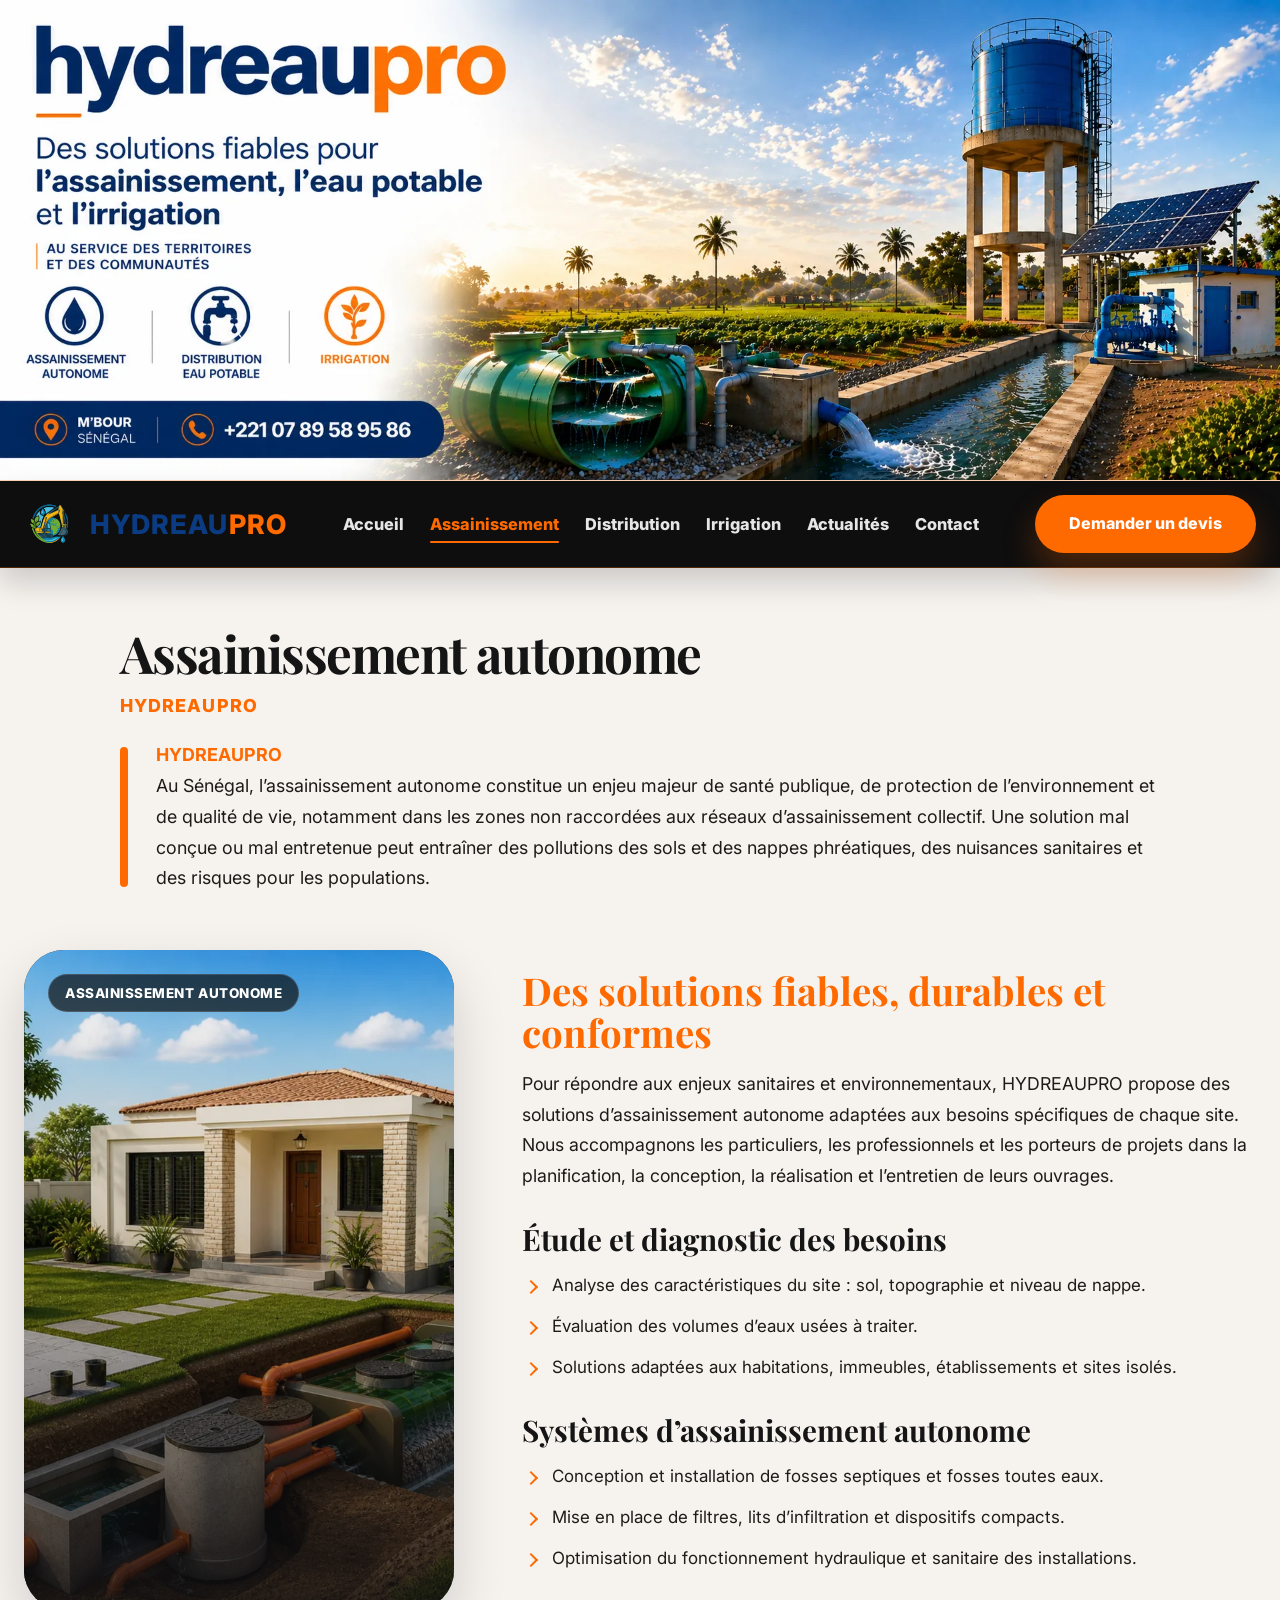
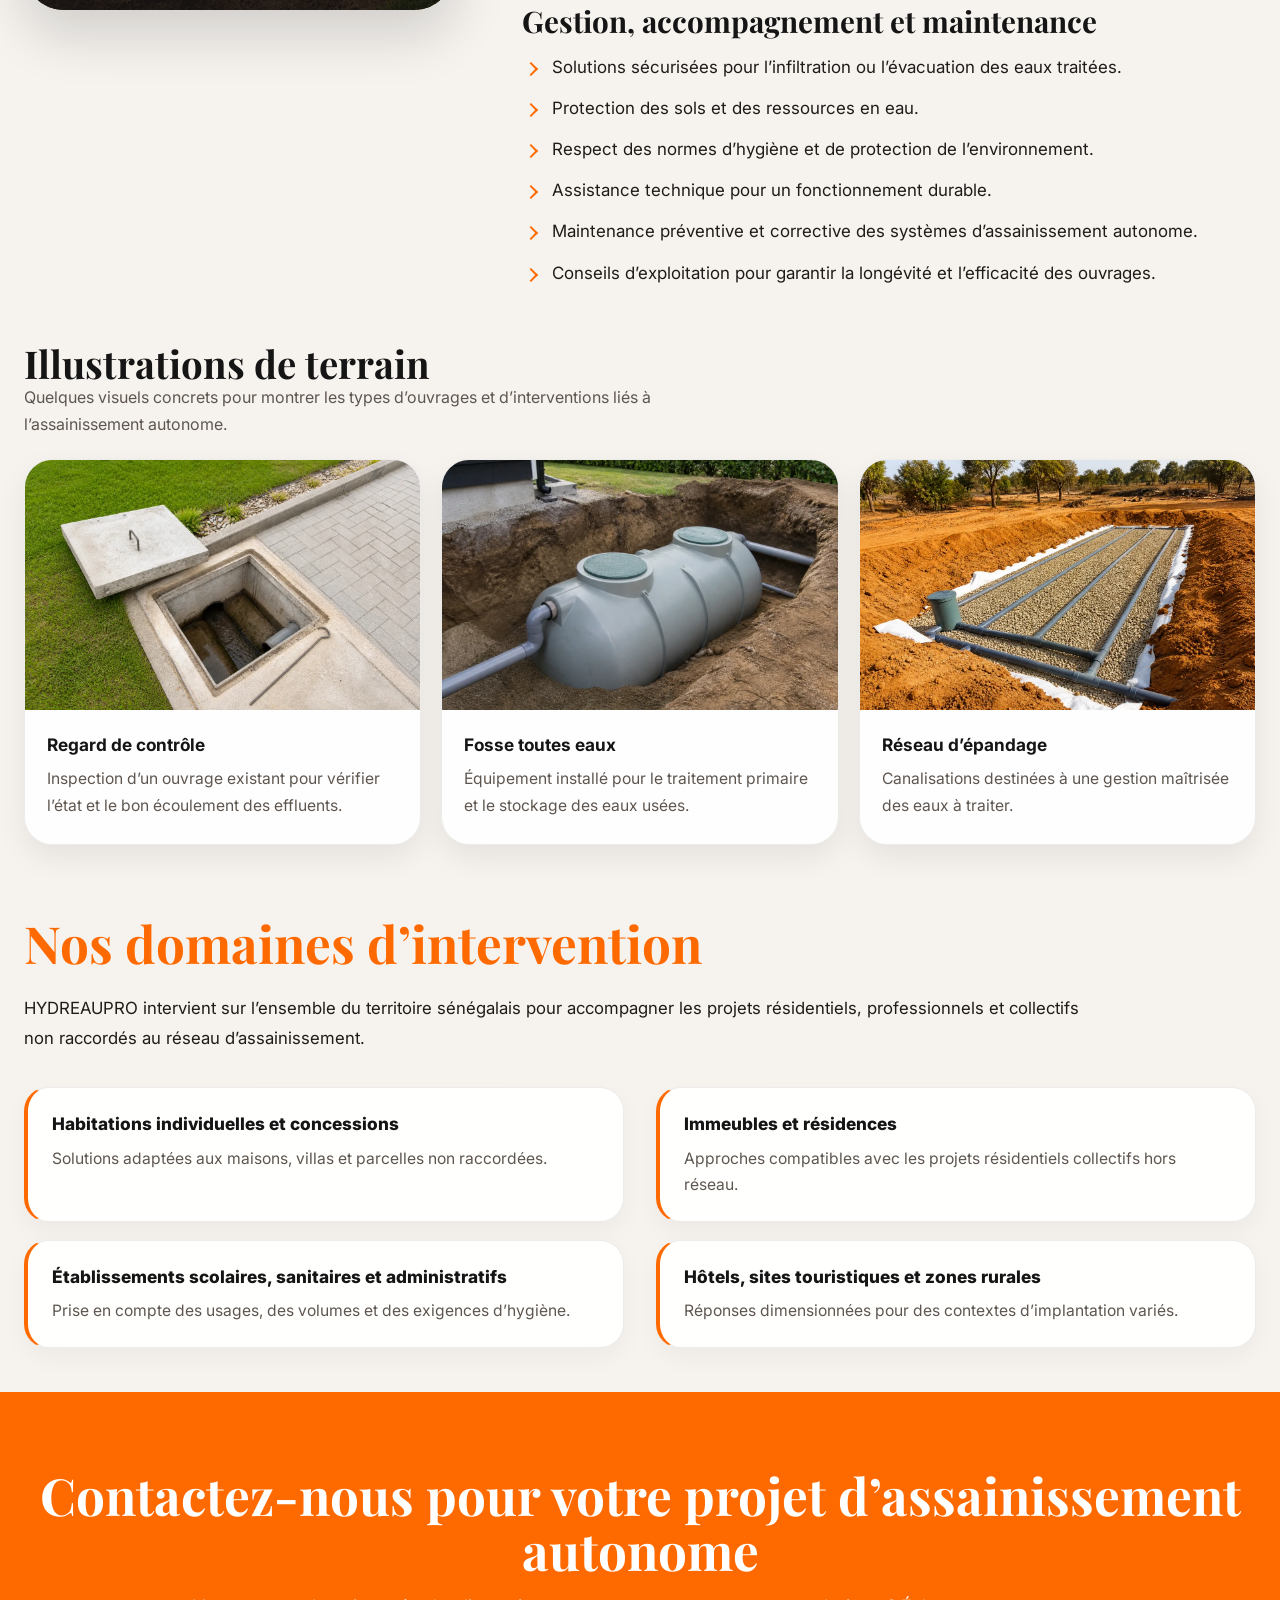
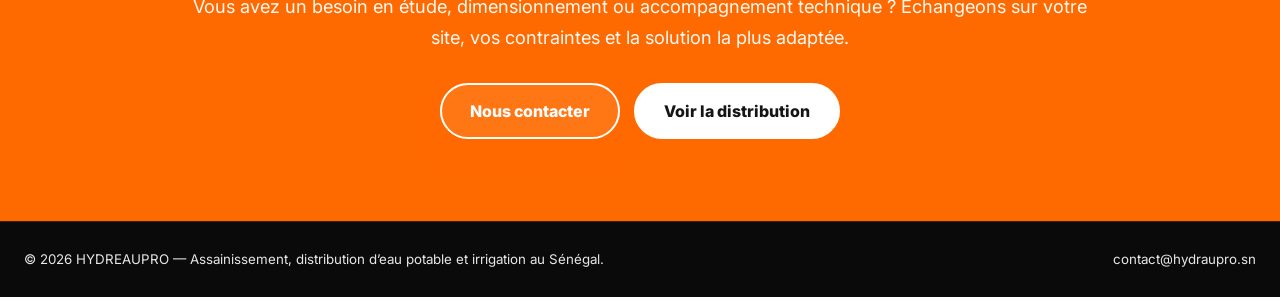
==== assainissement.html @ f202040b "Add files via upload" ====
<!doctype html>
<html lang="fr">
<head>
  <meta charset="utf-8">
  <meta name="viewport" content="width=device-width, initial-scale=1">
  <title>Assainissement autonome — HYDREAUPRO</title>
  <meta name="description" content="HYDREAUPRO accompagne les particuliers, professionnels et porteurs de projets dans la conception de solutions d’assainissement autonome fiables et durables au Sénégal.">
  <link rel="preconnect" href="https://fonts.googleapis.com">
  <link rel="preconnect" href="https://fonts.gstatic.com" crossorigin>
  <link rel="stylesheet" href="style.css">
  <script defer src="main.js"></script>
</head>

<body class="prest-page prest-page--assainissement">

  <header class="hero-banner">
    <img src="images/bannieres.webp" alt="Bannière HYDREAUPRO">
  </header>

  <nav class="site-header" aria-label="Navigation principale">
    <div class="container nav-inner">
      <a href="index.html" class="brand">
        <img src="images/logo-hydraupro.webp" alt="Logo HYDREAUPRO">
        <span class="brand-text">
          <span class="brand-text__blue">HYDREAU</span><span class="brand-text__orange">PRO</span>
        </span>
      </a>

      <button class="nav-toggle" type="button" aria-label="Ouvrir le menu" aria-expanded="false">☰</button>

      <ul class="nav-menu">
        <li><a href="index.html">Accueil</a></li>
        <li><a href="assainissement.html" class="active" aria-current="page">Assainissement</a></li>
        <li><a href="distribution.html">Distribution</a></li>
        <li><a href="irrigation.html">Irrigation</a></li>
        <li><a href="actualites.php">Actualités</a></li>
        <li><a href="contact.html">Contact</a></li>
      </ul>

      <a href="contact.html" class="btn-devis">Demander un devis</a>
    </div>
  </nav>

  <main>

    <section class="page-header">
      <div class="container">
        <div class="page-title">
          <h1>Assainissement autonome</h1>
          <span class="page-title__brand">HYDREAUPRO</span>

          <div class="page-intro">
            <strong>HYDREAUPRO</strong>
            <p>
              Au Sénégal, l’assainissement autonome constitue un enjeu majeur de santé publique,
              de protection de l’environnement et de qualité de vie, notamment dans les zones non
              raccordées aux réseaux d’assainissement collectif. Une solution mal conçue ou mal
              entretenue peut entraîner des pollutions des sols et des nappes phréatiques,
              des nuisances sanitaires et des risques pour les populations.
            </p>
          </div>
        </div>
      </div>
    </section>

    <section class="content-section">
      <div class="container service-block">

        <aside class="service-media" aria-hidden="true">
          <figure class="service-media__photo">
            <img src="images/assainissement-autonome-page-dacceuil.webp" alt="Installation d’assainissement autonome">
          </figure>
          <div class="service-media__inner">
            <span class="service-media__tag">Assainissement autonome</span>
          </div>
        </aside>

        <div class="content-column">
          <h2 class="section-title">Des solutions fiables, durables et conformes</h2>

          <p class="section-text">
            Pour répondre aux enjeux sanitaires et environnementaux, HYDREAUPRO propose des
            solutions d’assainissement autonome adaptées aux besoins spécifiques de chaque site.
            Nous accompagnons les particuliers, les professionnels et les porteurs de projets
            dans la planification, la conception, la réalisation et l’entretien de leurs ouvrages.
          </p>

          <h3 class="subheading">Étude et diagnostic des besoins</h3>
          <ul class="arrow-list">
            <li>Analyse des caractéristiques du site : sol, topographie et niveau de nappe.</li>
            <li>Évaluation des volumes d’eaux usées à traiter.</li>
            <li>Solutions adaptées aux habitations, immeubles, établissements et sites isolés.</li>
          </ul>

          <h3 class="subheading">Systèmes d’assainissement autonome</h3>
          <ul class="arrow-list">
            <li>Conception et installation de fosses septiques et fosses toutes eaux.</li>
            <li>Mise en place de filtres, lits d’infiltration et dispositifs compacts.</li>
            <li>Optimisation du fonctionnement hydraulique et sanitaire des installations.</li>
          </ul>

          <h3 class="subheading">Gestion, accompagnement et maintenance</h3>
          <ul class="arrow-list">
            <li>Solutions sécurisées pour l’infiltration ou l’évacuation des eaux traitées.</li>
            <li>Protection des sols et des ressources en eau.</li>
            <li>Respect des normes d’hygiène et de protection de l’environnement.</li>
            <li>Assistance technique pour un fonctionnement durable.</li>
            <li>Maintenance préventive et corrective des systèmes d’assainissement autonome.</li>
            <li>Conseils d’exploitation pour garantir la longévité et l’efficacité des ouvrages.</li>
          </ul>
        </div>

      </div>
    </section>

        <section class="container photo-gallery">
      <div class="photo-gallery__head">
        <div>
          <h2>Illustrations de terrain</h2>
          <p>Quelques visuels concrets pour montrer les types d’ouvrages et d’interventions liés à l’assainissement autonome.</p>
        </div>
      </div>

      <div class="photo-gallery__grid">
        <article class="photo-card">
          <img src="images/regard-de-controle.webp" alt="Regard de contrôle">
          <div class="photo-card__body">
            <strong>Regard de contrôle</strong>
            <p>Inspection d’un ouvrage existant pour vérifier l’état et le bon écoulement des effluents.</p>
          </div>
        </article>

        <article class="photo-card">
          <img src="images/fosse-toutes-eaux.webp" alt="Fosse toutes eaux">
          <div class="photo-card__body">
            <strong>Fosse toutes eaux</strong>
            <p>Équipement installé pour le traitement primaire et le stockage des eaux usées.</p>
          </div>
        </article>

        <article class="photo-card">
          <img src="images/reseau-depandage.webp" alt="Réseau d’épandage">
          <div class="photo-card__body">
            <strong>Réseau d’épandage</strong>
            <p>Canalisations destinées à une gestion maîtrisée des eaux à traiter.</p>
          </div>
        </article>
      </div>
    </section>

    <section class="intervention-section">
      <div class="container">
        <h2 class="intervention-title">Nos domaines d’intervention</h2>
        <p class="intervention-intro">
          HYDREAUPRO intervient sur l’ensemble du territoire sénégalais pour accompagner les projets
          résidentiels, professionnels et collectifs non raccordés au réseau d’assainissement.
        </p>

        <div class="intervention-grid">
          <article class="intervention-card">
            <h3>Habitations individuelles et concessions</h3>
            <p>Solutions adaptées aux maisons, villas et parcelles non raccordées.</p>
          </article>

          <article class="intervention-card">
            <h3>Immeubles et résidences</h3>
            <p>Approches compatibles avec les projets résidentiels collectifs hors réseau.</p>
          </article>

          <article class="intervention-card">
            <h3>Établissements scolaires, sanitaires et administratifs</h3>
            <p>Prise en compte des usages, des volumes et des exigences d’hygiène.</p>
          </article>

          <article class="intervention-card">
            <h3>Hôtels, sites touristiques et zones rurales</h3>
            <p>Réponses dimensionnées pour des contextes d’implantation variés.</p>
          </article>
        </div>
      </div>
    </section>


    <section class="cta-band">
      <div class="container">
        <h2>Contactez-nous pour votre projet d’assainissement autonome</h2>
        <p>
          Vous avez un besoin en étude, dimensionnement ou accompagnement technique ?
          Échangeons sur votre site, vos contraintes et la solution la plus adaptée.
        </p>
        <div class="btn-row">
          <a class="btn-cta" href="contact.html">Nous contacter</a>
          <a class="btn-outline" href="distribution.html">Voir la distribution</a>
        </div>
      </div>
    </section>

  </main>

  <footer class="site-footer">
    <div class="container site-footer__inner">
      <small>© 2026 HYDREAUPRO — Assainissement, distribution d’eau potable et irrigation au Sénégal.</small>
      <small><a href="mailto:contact@hydraupro.sn">contact@hydraupro.sn</a></small>
    </div>
  </footer>

</body>
</html>
---- style.css ----
@import url('https://fonts.googleapis.com/css2?family=Inter:wght@400;500;600;700;800&family=Playfair+Display:wght@700;800&display=swap');

/* =========================================================
   01 — VARIABLES GLOBALES
   Couleurs, typographies, espacements et ombres du site.
========================================================= */
:root {
  --wrap: min(1240px, calc(100vw - 48px));

  --font-body: "Inter", Arial, sans-serif;
  --font-title: "Playfair Display", Georgia, serif;

  --black: #0a0a0a;
  --black-soft: #151515;
  --black-card: #1b1b1b;

  --orange: #ff6a00;
  --orange-2: #ff8424;
  --orange-soft: #ffb37c;

  /* Bleu utilisé uniquement pour le mot HYDREAU dans le logo texte */
  --brand-blue: #0b3b82;

  --white: #ffffff;
  --bg: #f6f3ef;
  --surface: #ffffff;
  --surface-soft: #fbfaf8;

  --text: #1f1b19;
  --muted: #5e564f;
  --line: rgba(18, 18, 18, 0.10);

  --shadow-soft: 0 12px 30px rgba(10, 10, 10, 0.07);
  --shadow-card: 0 18px 42px rgba(10, 10, 10, 0.10);
  --shadow-strong: 0 24px 54px rgba(10, 10, 10, 0.16);

  --radius-sm: 14px;
  --radius-md: 20px;
  --radius-lg: 28px;
  --radius-xl: 36px;
  --radius-pill: 999px;
}

/* =========================================================
   02 — RESET / BASE
========================================================= */
*,
*::before,
*::after {
  box-sizing: border-box;
}

html {
  scroll-behavior: smooth;
}

body {
  margin: 0;
  font-family: var(--font-body);
  color: var(--text);
  background: #fff;
  line-height: 1.72;
  overflow-x: hidden;
}

body.prest-page,
body.contact-page,
body.actualites-page {
  background: var(--bg);
}

img {
  display: block;
  max-width: 100%;
}

a {
  color: inherit;
  text-decoration: none;
}

p {
  margin: 0 0 14px;
}

ul {
  margin: 0;
  padding: 0;
  list-style: none;
}

figure {
  margin: 0;
}

button,
input,
select,
textarea {
  font: inherit;
}

.container {
  width: var(--wrap);
  margin: 0 auto;
}

/* Ancienne classe conservée pour compatibilité avec index.html */
.block-orange {
  background: var(--surface);
  border: 0;
  border-radius: var(--radius-lg);
  box-shadow: none;
}

/* =========================================================
   03 — BANNIÈRE COMMUNE
   Même bannière en haut de chaque page.
========================================================= */
.hero-banner {
  width: 100%;
  background: #fff;
  overflow: hidden;
  border-bottom: 1px solid rgba(255, 106, 0, 0.28);
}

.hero-banner img {
  width: 100%;
  height: auto;
  display: block;
}

/* =========================================================
   04 — MENU COMMUN
   Logo HYDREAU/PRO, navigation, bouton devis, menu mobile.
========================================================= */
.site-header {
  position: sticky;
  top: 0;
  z-index: 1000;
  width: 100%;
  background: rgba(10, 10, 10, 0.98);
  border-bottom: 1px solid rgba(255, 106, 0, 0.28);
  box-shadow: 0 14px 30px rgba(10, 10, 10, 0.18);
}

.nav-inner {
  min-height: 86px;
  display: flex;
  align-items: center;
  justify-content: space-between;
  gap: 24px;
}

.brand {
  display: inline-flex;
  align-items: center;
  gap: 14px;
  min-width: max-content;
}

.brand img {
  width: 52px;
  height: 52px;
  object-fit: contain;
  flex: 0 0 auto;
}

.brand-text {
  display: inline-flex;
  align-items: baseline;
  font-size: clamp(1.25rem, 2.1vw, 1.85rem);
  font-weight: 800;
  line-height: 1;
  letter-spacing: 0.04em;
  text-transform: uppercase;
}

.brand-text__blue {
  color: var(--brand-blue);
}

.brand-text__orange {
  color: var(--orange);
}

.nav-toggle {
  display: none;
  width: 48px;
  height: 48px;
  border: 0;
  border-radius: 12px;
  background: transparent;
  color: #fff;
  font-size: 2rem;
  line-height: 1;
  cursor: pointer;
}

.nav-menu {
  display: flex;
  align-items: center;
  justify-content: center;
  gap: 26px;
  flex: 1 1 auto;
}

.nav-menu a {
  position: relative;
  display: inline-flex;
  align-items: center;
  min-height: 38px;
  color: rgba(255, 255, 255, 0.90);
  font-size: 1.02rem;
  font-weight: 800;
  transition: color 0.2s ease;
}

.nav-menu a::after {
  content: "";
  position: absolute;
  left: 0;
  right: 0;
  bottom: 0;
  height: 2px;
  border-radius: 999px;
  transform: scaleX(0);
  transform-origin: center;
  background: var(--orange);
  transition: transform 0.2s ease;
}

.nav-menu a:hover,
.nav-menu a.active {
  color: var(--orange);
}

.nav-menu a:hover::after,
.nav-menu a.active::after {
  transform: scaleX(1);
}

.btn-devis {
  min-height: 58px;
  padding: 0 34px;
  display: inline-flex;
  align-items: center;
  justify-content: center;
  border-radius: var(--radius-pill);
  background: var(--orange);
  color: #fff;
  font-weight: 800;
  white-space: nowrap;
  box-shadow: 0 18px 34px rgba(255, 106, 0, 0.26);
  transition: transform 0.2s ease, box-shadow 0.2s ease, background 0.2s ease;
}

.btn-devis:hover {
  transform: translateY(-2px);
  background: var(--orange-2);
  box-shadow: 0 22px 42px rgba(255, 106, 0, 0.32);
}

/* =========================================================
   05 — COMPOSANTS GLOBAUX
   Boutons, titres communs, sections générales.
========================================================= */
.btn,
.btn-cta,
.btn-outline {
  min-height: 56px;
  padding: 0 28px;
  display: inline-flex;
  align-items: center;
  justify-content: center;
  border-radius: var(--radius-pill);
  font-weight: 800;
  transition: transform 0.2s ease, background 0.2s ease, color 0.2s ease, box-shadow 0.2s ease;
}

.btn:hover,
.btn-cta:hover,
.btn-outline:hover {
  transform: translateY(-2px);
}

.btn--primary,
.btn-cta {
  background: var(--orange);
  color: #fff;
  border: 0;
  box-shadow: 0 16px 28px rgba(255, 106, 0, 0.18);
}

.btn--primary:hover,
.btn-cta:hover {
  background: var(--orange-2);
}

.btn--secondary,
.btn-outline {
  background: #fff;
  color: var(--black-soft);
  border: 1px solid rgba(18, 18, 18, 0.12);
}

.section {
  padding: 78px 0;
}

.section-head,
.section-heading {
  max-width: 860px;
  margin: 0 auto 32px;
  text-align: center;
}

.section-head h2,
.section-heading h2,
.section-title,
.page-title h1,
.intervention-title,
.cta-band h2,
.cta-title {
  font-family: var(--font-title);
  line-height: 1.08;
}

.section-head h2,
.section-heading h2 {
  margin: 0 0 12px;
  color: var(--orange);
  font-size: clamp(2rem, 3vw, 3.1rem);
}

.section-head p,
.section-heading p {
  max-width: 760px;
  margin: 0 auto;
  color: var(--muted);
  font-size: 1.06rem;
}

.section-kicker,
.hero-kicker {
  display: inline-flex;
  min-height: 36px;
  padding: 0 15px;
  align-items: center;
  border-radius: var(--radius-pill);
  color: var(--orange);
  background: rgba(255, 106, 0, 0.10);
  border: 1px solid rgba(255, 106, 0, 0.16);
  font-size: 0.78rem;
  font-weight: 800;
  letter-spacing: 0.08em;
  text-transform: uppercase;
  margin-bottom: 10px;
}

/* =========================================================
   06 — PAGE ACCUEIL : index.html
   Accueil simple, blanc, centré, sans gros encadrements orange.
========================================================= */
body.home-clean,
body:not(.prest-page):not(.contact-page):not(.actualites-page) {
  background: #fff;
}

.intro-strip {
  padding: 42px 0 18px;
}

.intro-strip__box {
  max-width: 980px;
  margin: 0 auto;
  padding: 0 12px;
  text-align: center;
  background: transparent;
  border-radius: 0;
  box-shadow: none;
}

.intro-strip__box p {
  margin: 0 auto;
  max-width: 900px;
  color: var(--text);
  font-size: 1.09rem;
}

.intro-strip__box strong {
  color: var(--orange);
}

.services-section {
  padding-top: 54px;
}

.cards-grid {
  display: grid;
  grid-template-columns: repeat(3, minmax(0, 1fr));
  gap: 28px;
  align-items: stretch;
}

.service-card {
  display: flex;
  flex-direction: column;
  overflow: hidden;
  background: #fff;
  border: 1px solid rgba(18, 18, 18, 0.06);
  border-radius: var(--radius-lg);
  box-shadow: var(--shadow-soft);
  transition: transform 0.2s ease, box-shadow 0.2s ease;
}

.service-card:hover {
  transform: translateY(-4px);
  box-shadow: var(--shadow-card);
}

.service-card__media {
  margin: 0;
  padding: 0;
  overflow: hidden;
}

.service-card__media img {
  width: 100%;
  aspect-ratio: 4 / 3;
  object-fit: cover;
  border: 0;
  border-radius: 0;
}

.service-card__body {
  flex: 1;
  display: flex;
  flex-direction: column;
  padding: 24px 24px 28px;
  text-align: left;
}

.service-card__body h3 {
  margin: 0 0 10px;
  color: var(--black-soft);
  font-family: var(--font-title);
  font-size: 1.55rem;
  line-height: 1.15;
}

.service-card__body p {
  margin: 0 0 22px;
  color: var(--muted);
  font-size: 1rem;
  line-height: 1.75;
}

.service-card__body .btn {
  margin-top: auto;
  align-self: flex-start;
}

.about-section {
  padding-top: 68px;
  padding-bottom: 42px;
}

.about-section__stack {
  display: flex;
  flex-direction: column;
  gap: 36px;
  align-items: center;
}

.about-section__copy {
  max-width: 980px;
  margin: 0 auto;
  padding: 0 12px;
  text-align: center;
  background: transparent;
  box-shadow: none;
}

.about-section__copy h2 {
  margin: 0 auto 16px;
  max-width: 980px;
  color: var(--orange);
  font-family: var(--font-title);
  font-size: clamp(2.2rem, 4vw, 3.6rem);
  line-height: 1.08;
}

.about-section__copy p {
  max-width: 900px;
  margin: 0 auto 28px;
  color: var(--text);
  font-size: 1.08rem;
}

.about-section__media {
  width: 100%;
  max-width: 980px;
  margin: 0 auto;
  overflow: hidden;
  border-radius: var(--radius-lg);
  background: #fff;
  box-shadow: var(--shadow-soft);
}

.about-section__media img {
  width: 100%;
  height: auto;
}

.team-section {
  padding-top: 48px;
}

.team-grid {
  max-width: 980px;
  margin: 0 auto;
  display: grid;
  grid-template-columns: repeat(2, minmax(0, 1fr));
  gap: 28px;
}

.team-card {
  padding: 34px 30px;
  text-align: center;
  background: #fff;
  border: 1px solid rgba(18, 18, 18, 0.06);
  border-radius: var(--radius-lg);
  box-shadow: var(--shadow-soft);
}

.team-card__avatar {
  width: 132px;
  height: 132px;
  margin: 0 auto 20px;
  border-radius: 50%;
  overflow: hidden;
  box-shadow: 0 10px 24px rgba(10, 10, 10, 0.10);
}

.team-card__avatar img {
  width: 100%;
  height: 100%;
  object-fit: cover;
}

.team-card h3,
.team-card__body strong {
  display: block;
  margin: 0 0 6px;
  font-family: var(--font-title);
  font-size: 2rem;
  line-height: 1.1;
  color: var(--black-soft);
}

.team-card__role,
.team-card__body span {
  display: block;
  margin-bottom: 14px;
  color: var(--orange);
  font-weight: 800;
}

.team-card p,
.team-card__body p {
  margin: 0 auto;
  max-width: 52ch;
  color: var(--muted);
}

.cta-contact {
  padding-top: 34px;
  padding-bottom: 84px;
}

.cta-contact__inner {
  max-width: 980px;
  margin: 0 auto;
  padding: 44px 30px;
  text-align: center;
  background: #fff;
  border: 1px solid rgba(18, 18, 18, 0.06);
  border-radius: var(--radius-lg);
  box-shadow: var(--shadow-soft);
}

.cta-title {
  margin: 0 0 10px;
  color: var(--black-soft);
  font-size: clamp(2rem, 3vw, 3rem);
}

.cta-lead {
  max-width: 720px;
  margin: 0 auto 24px;
  color: var(--muted);
  font-size: 1.05rem;
}

/* =========================================================
   07 — PAGES PRESTATIONS : STRUCTURE COMMUNE
   Assainissement, Distribution, Irrigation.
========================================================= */
.page-header {
  padding: 58px 0 28px;
}

.breadcrumb {
  display: flex;
  justify-content: center;
  gap: 12px;
  margin-bottom: 30px;
  color: #7a7068;
  font-weight: 700;
}

.page-title {
  max-width: 1040px;
  margin: 0 auto;
}

.page-title h1 {
  margin: 0 0 10px;
  color: var(--black-soft);
  font-size: clamp(2.3rem, 4vw, 3.65rem);
  letter-spacing: -0.03em;
}

.page-title__brand {
  display: block;
  margin-bottom: 8px;
  color: var(--orange);
  font-size: 1.12rem;
  font-weight: 800;
  text-transform: uppercase;
  letter-spacing: 0.06em;
}

.page-intro {
  position: relative;
  max-width: 1040px;
  margin: 18px auto 0;
  padding-left: 36px;
  color: var(--text);
  font-size: 1.12rem;
}

.page-intro::before {
  content: "";
  position: absolute;
  left: 0;
  top: 7px;
  bottom: 7px;
  width: 8px;
  border-radius: 999px;
  background: var(--orange);
}

.page-intro strong {
  color: var(--orange);
}

.page-intro p {
  margin-bottom: 0;
}

.content-section {
  padding: 28px 0 0;
}

.service-block {
  display: grid;
  grid-template-columns: minmax(300px, 430px) 1fr;
  gap: 68px;
  align-items: start;
}

.service-media {
  position: sticky;
  top: 118px;
  overflow: hidden;
  border-radius: 40px;
  background: linear-gradient(180deg, #2a2a2f 0%, #151518 100%);
  box-shadow: var(--shadow-strong);
}

.service-media__photo {
  position: relative;
  margin: 0;
  height: 660px;
  min-height: 660px;
  overflow: hidden;
}

.service-media__photo::after {
  content: "";
  position: absolute;
  inset: 0;
  background: linear-gradient(180deg, rgba(15, 15, 18, 0.02) 0%, rgba(15, 15, 18, 0.16) 45%, rgba(15, 15, 18, 0.82) 100%);
  pointer-events: none;
}

.service-media__photo img {
  width: 100%;
  height: 100%;
  min-height: 0;
  object-fit: cover;
  object-position: center center;
}

.service-media__inner {
  position: absolute;
  inset: 0;
  z-index: 2;
  padding: 24px;
  display: flex;
  align-items: flex-start;
  pointer-events: none;
}

.service-media__tag {
  display: inline-flex;
  min-height: 38px;
  padding: 0 16px;
  align-items: center;
  border-radius: var(--radius-pill);
  background: rgba(10, 10, 10, 0.68);
  border: 1px solid rgba(255, 255, 255, 0.14);
  color: #fff;
  font-size: 0.84rem;
  font-weight: 800;
  letter-spacing: 0.04em;
  text-transform: uppercase;
}

.content-column {
  padding-top: 20px;
}

.section-title {
  margin: 0 0 16px;
  color: var(--orange);
  font-size: clamp(1.9rem, 3vw, 2.85rem);
}

.section-text {
  color: var(--text);
  font-size: 1.11rem;
}

.subheading {
  margin: 30px 0 10px;
  color: var(--black-soft);
  font-family: var(--font-title);
  font-size: 1.85rem;
  line-height: 1.2;
}

.arrow-list {
  display: grid;
  gap: 12px;
  margin-top: 14px;
}

.arrow-list li {
  position: relative;
  padding-left: 30px;
  color: var(--text);
  font-size: 1.06rem;
}

.arrow-list li::before {
  content: "";
  position: absolute;
  left: 4px;
  top: 11px;
  width: 10px;
  height: 10px;
  border-top: 2.5px solid var(--orange);
  border-right: 2.5px solid var(--orange);
  transform: rotate(45deg);
}

/* =========================================================
   08 — GALERIES PHOTOS DES PAGES PRESTATIONS
   Illustrations de terrain : 3 cartes en bas des pages.
========================================================= */
.photo-gallery {
  margin: 54px auto 0;
}

.photo-gallery__head {
  display: flex;
  justify-content: space-between;
  align-items: flex-end;
  gap: 22px;
  margin-bottom: 20px;
}

.photo-gallery__head h2 {
  margin: 0;
  color: var(--black-soft);
  font-family: var(--font-title);
  font-size: clamp(1.8rem, 3vw, 2.55rem);
  line-height: 1.1;
}

.photo-gallery__head p {
  max-width: 660px;
  margin: 0;
  color: var(--muted);
}

.photo-gallery__grid {
  display: grid;
  grid-template-columns: repeat(3, minmax(0, 1fr));
  gap: 20px;
}

.photo-card {
  overflow: hidden;
  border-radius: var(--radius-lg);
  background: rgba(255, 255, 255, 0.92);
  border: 1px solid rgba(18, 18, 18, 0.08);
  box-shadow: var(--shadow-soft);
}

.photo-card img {
  width: 100%;
  height: 250px;
  object-fit: cover;
}

.photo-card__body {
  padding: 20px 22px 24px;
}

.photo-card__body strong {
  display: block;
  margin-bottom: 6px;
  color: var(--black-soft);
  font-size: 1.08rem;
}

.photo-card__body p {
  margin: 0;
  color: var(--muted);
  font-size: 0.98rem;
}

/* =========================================================
   09 — DOMAINES D’INTERVENTION
   Section placée après les illustrations, dans le style demandé.
========================================================= */
.intervention-section {
  padding: 70px 0 44px;
  background: var(--bg);
}

.intervention-title {
  margin: 0 0 22px;
  color: var(--orange);
  font-size: clamp(2rem, 4vw, 3.45rem);
  line-height: 1.1;
  font-weight: 700;
}

.intervention-intro {
  max-width: 1080px;
  margin: 0 0 34px;
  color: var(--text);
  font-size: 1.05rem;
  line-height: 1.8;
}

.intervention-grid {
  display: grid;
  grid-template-columns: repeat(2, minmax(0, 1fr));
  gap: 18px 32px;
}

.intervention-card {
  background: rgba(255, 255, 255, 0.94);
  border: 1px solid rgba(18, 18, 18, 0.08);
  border-left: 4px solid var(--orange);
  border-radius: 24px;
  padding: 24px 24px 22px;
  box-shadow: 0 10px 24px rgba(10, 10, 10, 0.04);
  transition: transform 0.2s ease, box-shadow 0.2s ease;
}

.intervention-card:hover {
  transform: translateY(-2px);
  box-shadow: 0 16px 30px rgba(10, 10, 10, 0.07);
}

.intervention-card h3 {
  margin: 0 0 10px;
  color: var(--black-soft);
  font-size: 1.08rem;
  line-height: 1.35;
  font-weight: 800;
}

.intervention-card p {
  margin: 0;
  color: var(--muted);
  font-size: 0.98rem;
  line-height: 1.7;
}

/* =========================================================
   10 — CTA GLOBAL
   Bande orange de fin de page.
========================================================= */
.cta-band {
  background: var(--orange);
  color: #fff;
  padding: 76px 0 82px;
  text-align: center;
}

.cta-band h2 {
  margin: 0 0 12px;
  color: #fff;
  font-size: clamp(2rem, 4vw, 3.2rem);
}

.cta-band p {
  max-width: 920px;
  margin: 0 auto 30px;
  color: rgba(255, 255, 255, 0.96);
  font-size: 1.14rem;
}

.cta-band .btn-row {
  display: flex;
  justify-content: center;
  flex-wrap: wrap;
  gap: 14px;
}

.cta-band .btn-cta,
.cta-band .btn--primary {
  border: 2px solid #fff;
  background: rgba(255, 255, 255, 0.08);
  color: #fff;
}

.cta-band .btn-outline,
.cta-band .btn--secondary {
  border: 2px solid #fff;
  background: #fff;
  color: var(--black-soft);
}

/* =========================================================
   11 — PAGE CONTACT : contact.html
   Formulaire et coordonnées dans le même style que le site.
========================================================= */
.contact-page .page-header {
  padding-bottom: 18px;
}

.contact-summary {
  margin: 32px auto 0;
}

.contact-summary__grid,
.intro-band__grid {
  display: grid;
  grid-template-columns: repeat(3, minmax(0, 1fr));
  gap: 20px;
}

.contact-summary__card,
.intro-pill {
  position: relative;
  overflow: hidden;
  min-height: 150px;
  padding: 24px 24px 26px;
  background: #fff;
  border: 1px solid rgba(18, 18, 18, 0.08);
  border-radius: var(--radius-lg);
  box-shadow: var(--shadow-soft);
}

.contact-summary__card::before,
.intro-pill::before {
  content: "";
  position: absolute;
  left: 0;
  top: 22px;
  bottom: 22px;
  width: 5px;
  border-radius: 0 999px 999px 0;
  background: var(--orange);
}

.contact-summary__card strong,
.intro-pill strong {
  display: block;
  margin: 0 0 8px;
  color: var(--black-soft);
  font-size: 1.08rem;
  font-weight: 800;
}

.contact-summary__card p,
.intro-pill p {
  margin: 0;
  color: var(--muted);
  line-height: 1.7;
}

.contact-layout {
  display: grid;
  grid-template-columns: minmax(0, 1.08fr) minmax(320px, 0.92fr);
  gap: 28px;
  align-items: start;
}

.contact-card {
  background: #fff;
  border: 1px solid rgba(18, 18, 18, 0.08);
  border-radius: var(--radius-xl);
  box-shadow: var(--shadow-soft);
}

.contact-form,
.contact-info {
  padding: 32px;
}

.form-grid {
  display: grid;
  grid-template-columns: repeat(2, minmax(0, 1fr));
  gap: 16px;
}

.field {
  display: grid;
  gap: 8px;
  margin-bottom: 16px;
}

.field label {
  color: var(--black-soft);
  font-weight: 800;
  font-size: 0.96rem;
}

.field input,
.field select,
.field textarea,
.contact-form input,
.contact-form select,
.contact-form textarea {
  width: 100%;
  padding: 15px 16px;
  border: 1px solid rgba(18, 18, 18, 0.14);
  border-radius: 18px;
  background: #fff;
  color: var(--text);
  outline: none;
  transition: border-color 0.2s ease, box-shadow 0.2s ease;
}

.field input:focus,
.field select:focus,
.field textarea:focus,
.contact-form input:focus,
.contact-form select:focus,
.contact-form textarea:focus {
  border-color: rgba(255, 106, 0, 0.72);
  box-shadow: 0 0 0 4px rgba(255, 106, 0, 0.12);
}

.field--textarea textarea,
.contact-form textarea {
  min-height: 170px;
  resize: vertical;
}

.consent {
  display: flex;
  gap: 12px;
  align-items: flex-start;
  margin: 4px 0 10px;
  color: var(--muted);
  font-size: 0.95rem;
}

.consent input {
  width: auto;
  margin-top: 5px;
}

.form-actions {
  display: flex;
  flex-wrap: wrap;
  gap: 14px;
  margin-top: 24px;
}

.form-note {
  margin: 18px 0 0;
  color: var(--muted);
  font-size: 0.94rem;
}

.contact-info__block {
  margin-bottom: 22px;
}

.contact-info h3 {
  margin: 12px 0 12px;
  color: var(--orange);
  font-family: var(--font-title);
  font-size: clamp(1.75rem, 2.6vw, 2.35rem);
  line-height: 1.1;
}

.contact-info p {
  color: var(--muted);
}

.info-list {
  display: grid;
  gap: 14px;
  margin-bottom: 22px;
}

.info-item {
  display: grid;
  gap: 4px;
  padding: 16px 18px;
  background: #fff;
  border: 1px solid rgba(18, 18, 18, 0.08);
  border-left: 4px solid var(--orange);
  border-radius: 20px;
}

.info-item strong {
  color: var(--black-soft);
}

.info-item a {
  color: var(--orange);
  font-weight: 800;
}

.map-wrap {
  overflow: hidden;
  border-radius: 24px;
  border: 1px solid rgba(18, 18, 18, 0.08);
}

.map {
  width: 100%;
  min-height: 330px;
  display: block;
}

.contact-page .btn--primary,
.contact-page button[type="submit"] {
  background: var(--orange) !important;
  background-image: none !important;
  color: #fff !important;
  border: 0 !important;
  box-shadow: 0 18px 34px rgba(255, 106, 0, 0.26) !important;
}

.contact-page .btn--secondary {
  background: #fff;
  color: var(--black-soft);
  border: 1px solid rgba(18, 18, 18, 0.12);
}

/* =========================================================
   12 — PAGE ACTUALITÉS : actualites.php
   Cartes PDF générées depuis la base de données.
========================================================= */
.actualites-grid,
.news-grid {
  display: grid;
  grid-template-columns: repeat(3, minmax(0, 1fr));
  gap: 22px;
  margin-top: 26px;
}

.actualite-card,
.news-card {
  overflow: hidden;
  border-radius: var(--radius-lg);
  background: rgba(255, 255, 255, 0.94);
  border: 1px solid rgba(18, 18, 18, 0.08);
  box-shadow: var(--shadow-soft);
}

.actualite-card .photo-card__body,
.news-card__body {
  padding: 24px;
}

.actualite-date,
.news-date {
  display: inline-flex;
  min-height: 32px;
  padding: 0 12px;
  align-items: center;
  border-radius: var(--radius-pill);
  background: rgba(255, 106, 0, 0.10);
  color: var(--orange);
  font-size: 0.84rem;
  font-weight: 800;
  margin-bottom: 12px;
}

.actualite-card h2,
.news-card h2,
.news-card h3 {
  margin: 0 0 10px;
  color: var(--black-soft);
  font-family: var(--font-title);
  font-size: 1.45rem;
  line-height: 1.15;
}

.actualite-card p,
.news-card p {
  color: var(--muted);
  margin-bottom: 20px;
}

.empty-state {
  max-width: 760px;
  margin: 26px auto 0;
  padding: 30px;
  text-align: center;
  background: #fff;
  border-radius: var(--radius-lg);
  box-shadow: var(--shadow-soft);
}

/* =========================================================
   13 — FOOTER
========================================================= */
.site-footer {
  background: var(--black);
  color: rgba(255, 255, 255, 0.90);
  padding: 26px 0;
  border-top: 1px solid rgba(255, 106, 0, 0.22);
}

.site-footer__inner {
  display: flex;
  justify-content: space-between;
  align-items: center;
  gap: 18px;
}

.site-footer small,
.site-footer a {
  color: inherit;
}

/* =========================================================
   14 — RESPONSIVE
========================================================= */
@media (max-width: 1180px) {
  :root {
    --wrap: min(1240px, calc(100vw - 32px));
  }

  .nav-inner {
    gap: 16px;
  }

  .nav-menu {
    gap: 18px;
  }

  .btn-devis {
    padding: 0 24px;
  }

  .service-block,
  .contact-layout {
    grid-template-columns: 1fr;
  }

  .service-media {
    position: relative;
    top: 0;
  }
}

@media (max-width: 980px) {
  .cards-grid,
  .photo-gallery__grid,
  .intervention-grid,
  .contact-summary__grid,
  .intro-band__grid,
  .actualites-grid,
  .news-grid {
    grid-template-columns: 1fr;
  }

  .team-grid,
  .form-grid {
    grid-template-columns: 1fr;
  }

  .photo-gallery__head {
    align-items: flex-start;
    flex-direction: column;
  }
}

@media (max-width: 860px) {
  .nav-inner {
    min-height: 74px;
    flex-wrap: wrap;
    padding: 12px 0;
  }

  .brand img {
    width: 44px;
    height: 44px;
  }

  .brand-text {
    font-size: 1.28rem;
  }

  .nav-toggle {
    display: inline-flex;
    align-items: center;
    justify-content: center;
  }

  .nav-menu {
    display: none;
    width: 100%;
    flex-direction: column;
    align-items: flex-start;
    gap: 10px;
    padding: 16px;
    background: var(--black-card);
    border-radius: 20px;
    box-shadow: 0 18px 36px rgba(10, 10, 10, 0.25);
  }

  .nav-menu.open {
    display: flex;
  }

  .btn-devis {
    width: 100%;
    max-width: 320px;
    min-height: 52px;
  }

  .page-header {
    padding-top: 40px;
  }

  .page-intro {
    padding-left: 24px;
    font-size: 1.02rem;
  }

  .section {
    padding: 62px 0;
  }
}

@media (max-width: 640px) {
  :root {
    --wrap: min(100vw - 24px, 100%);
  }

  .service-media,
  .service-media__photo {
    min-height: 420px;
    height: 420px;
    border-radius: 32px;
  }

  .section-head h2,
  .section-heading h2,
  .about-section__copy h2,
  .page-title h1,
  .intervention-title {
    font-size: 2rem;
  }

  .contact-form,
  .contact-info,
  .contact-summary__card,
  .intro-pill,
  .cta-contact__inner,
  .team-card,
  .service-card__body,
  .intervention-card {
    padding-left: 20px;
    padding-right: 20px;
  }

  .btn,
  .btn-cta,
  .btn-outline,
  .btn-devis,
  .contact-page button[type="submit"] {
    width: 100%;
  }

  .form-actions,
  .cta-band .btn-row {
    flex-direction: column;
  }

  .site-footer__inner {
    flex-direction: column;
    text-align: center;
  }
}
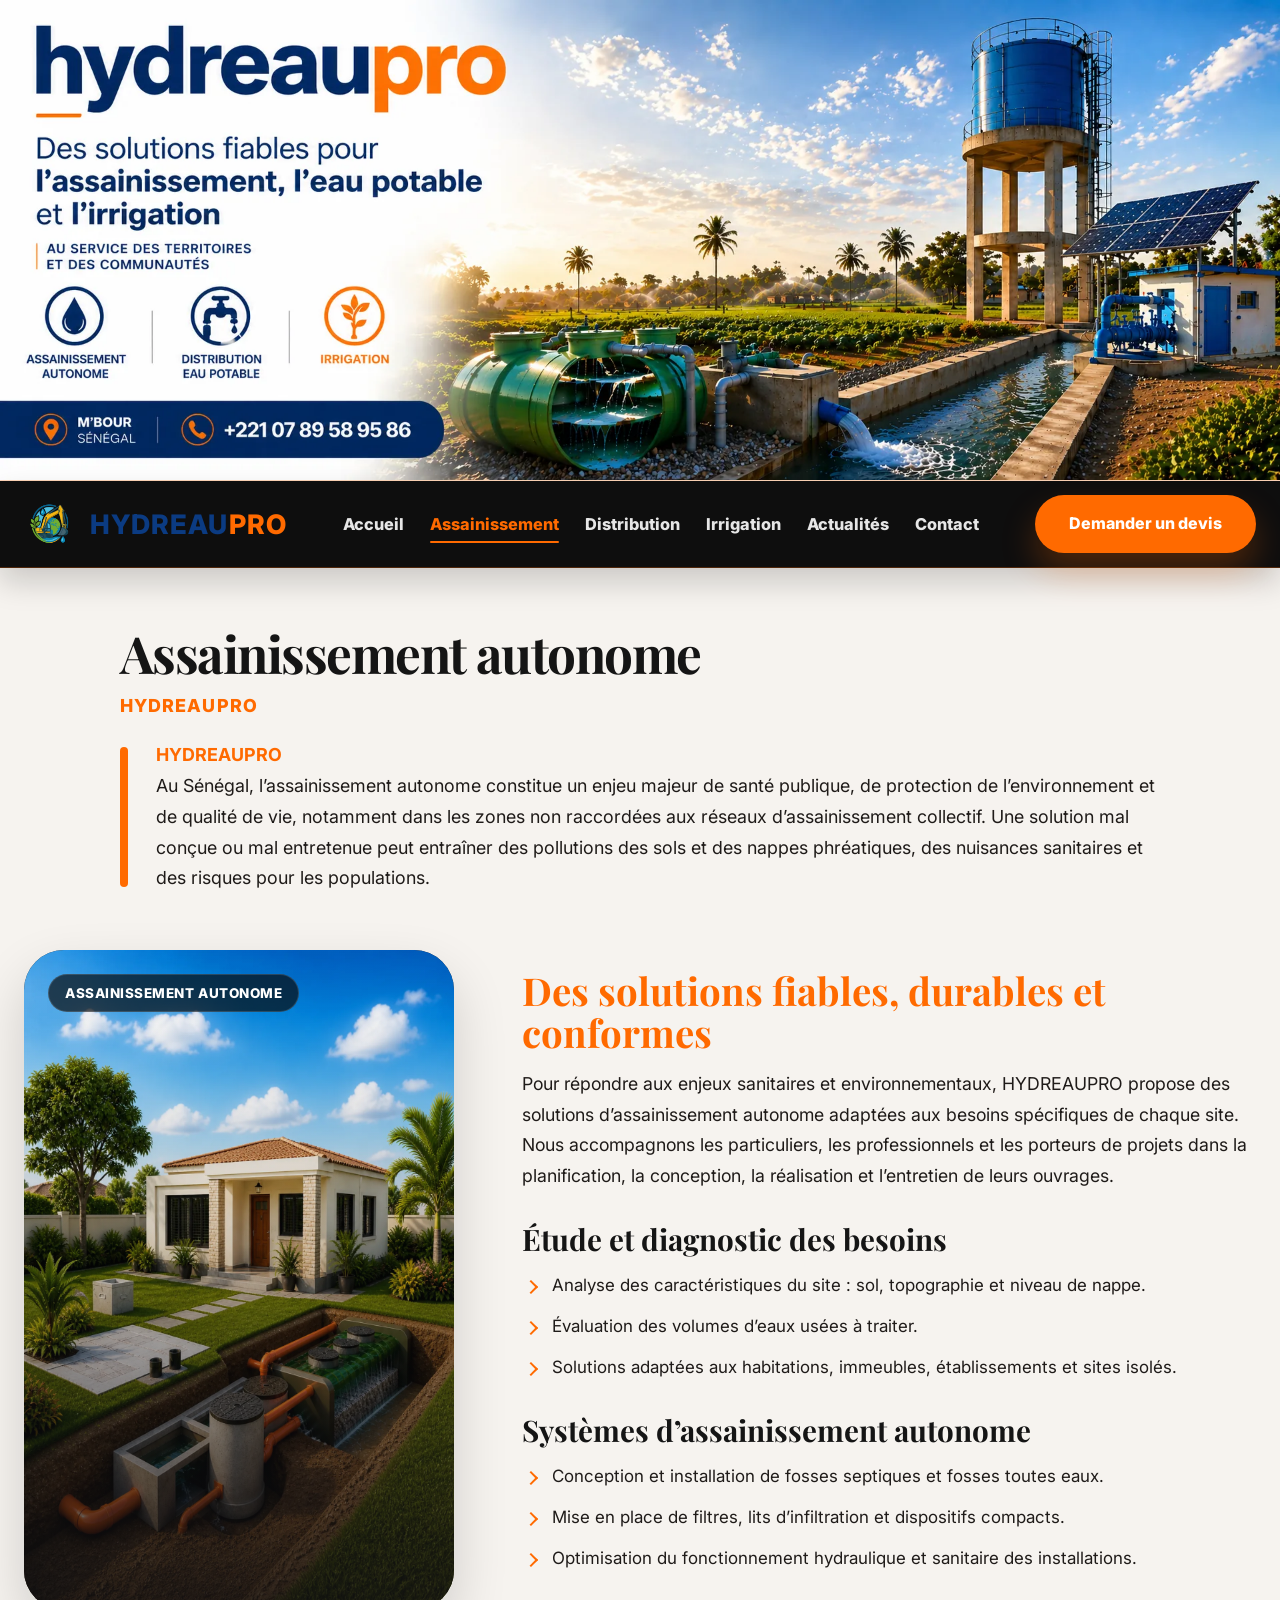
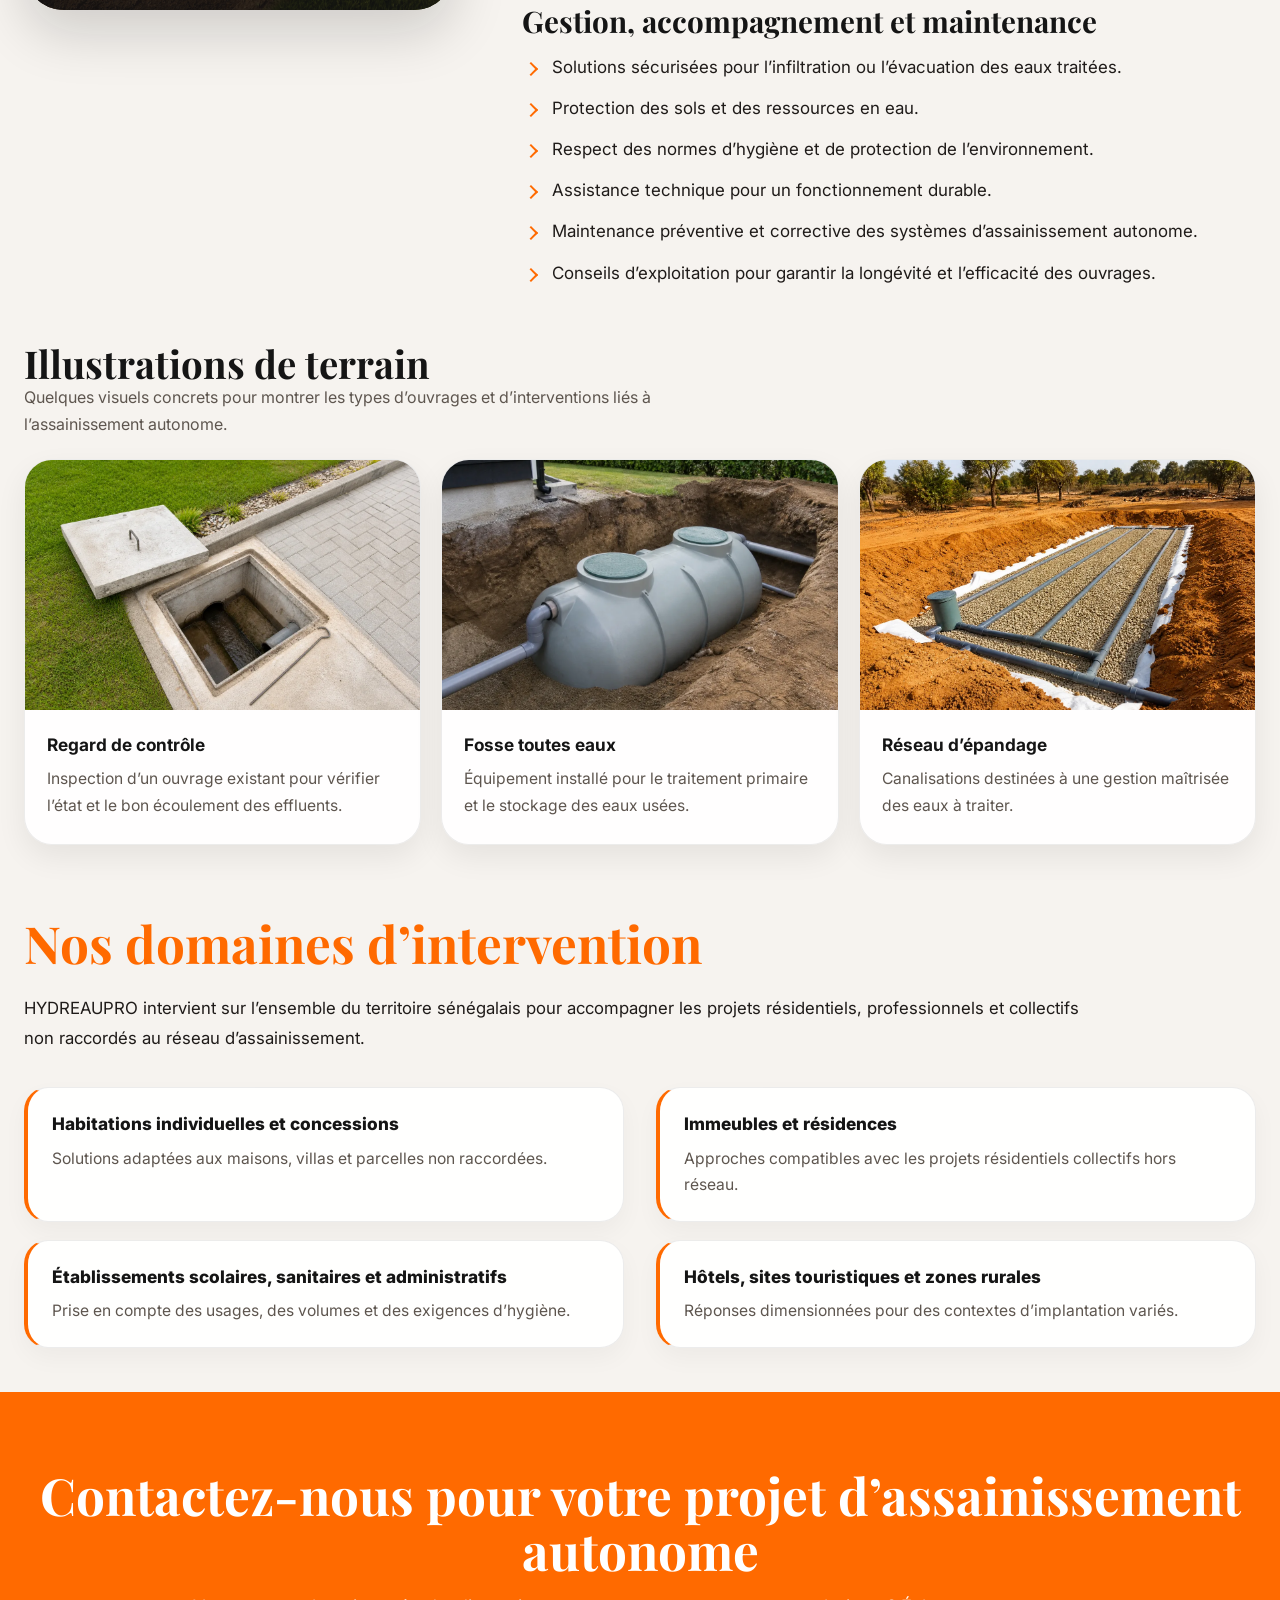
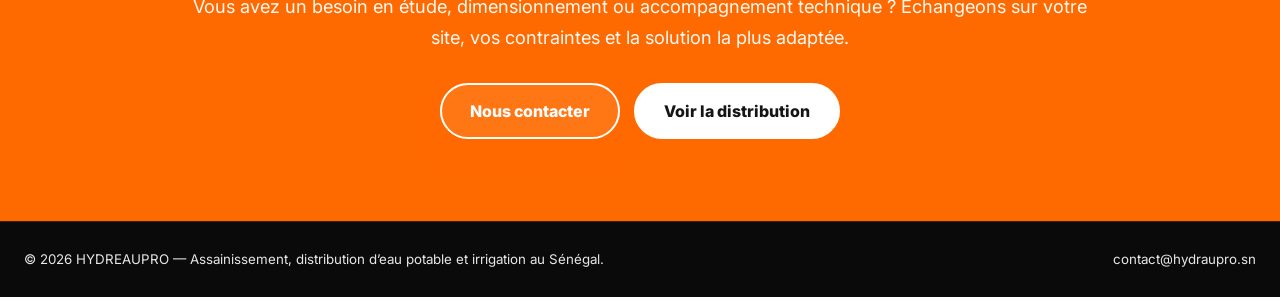
==== commit 5b15dd8a: "Add files via upload" ====
--- a/assainissement.html
+++ b/assainissement.html
@@ -68,7 +68,7 @@
 
         <aside class="service-media" aria-hidden="true">
           <figure class="service-media__photo">
-            <img src="images/assainissement-autonome-page-dacceuil.webp" alt="Installation d’assainissement autonome">
+            <img src="images/assainissement-autonome.webp" alt="Installation d’assainissement autonome">
           </figure>
           <div class="service-media__inner">
             <span class="service-media__tag">Assainissement autonome</span>
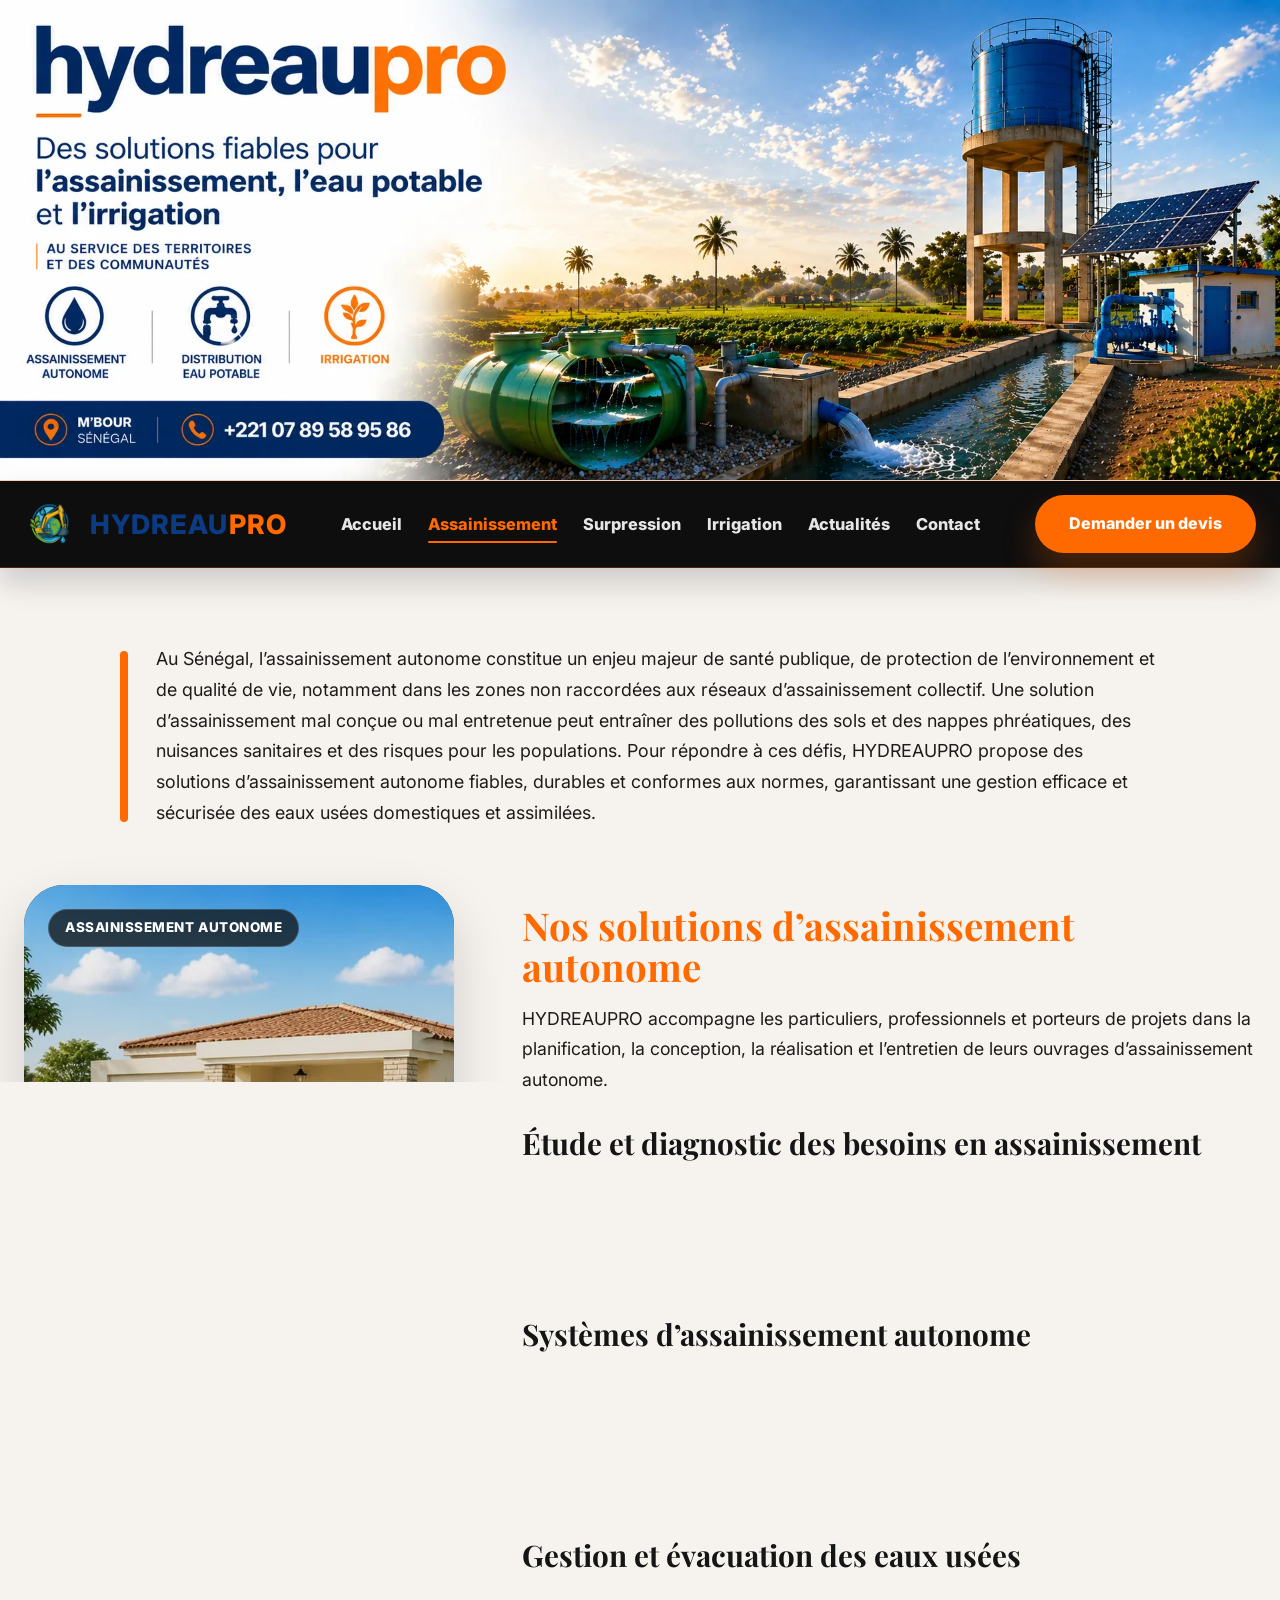
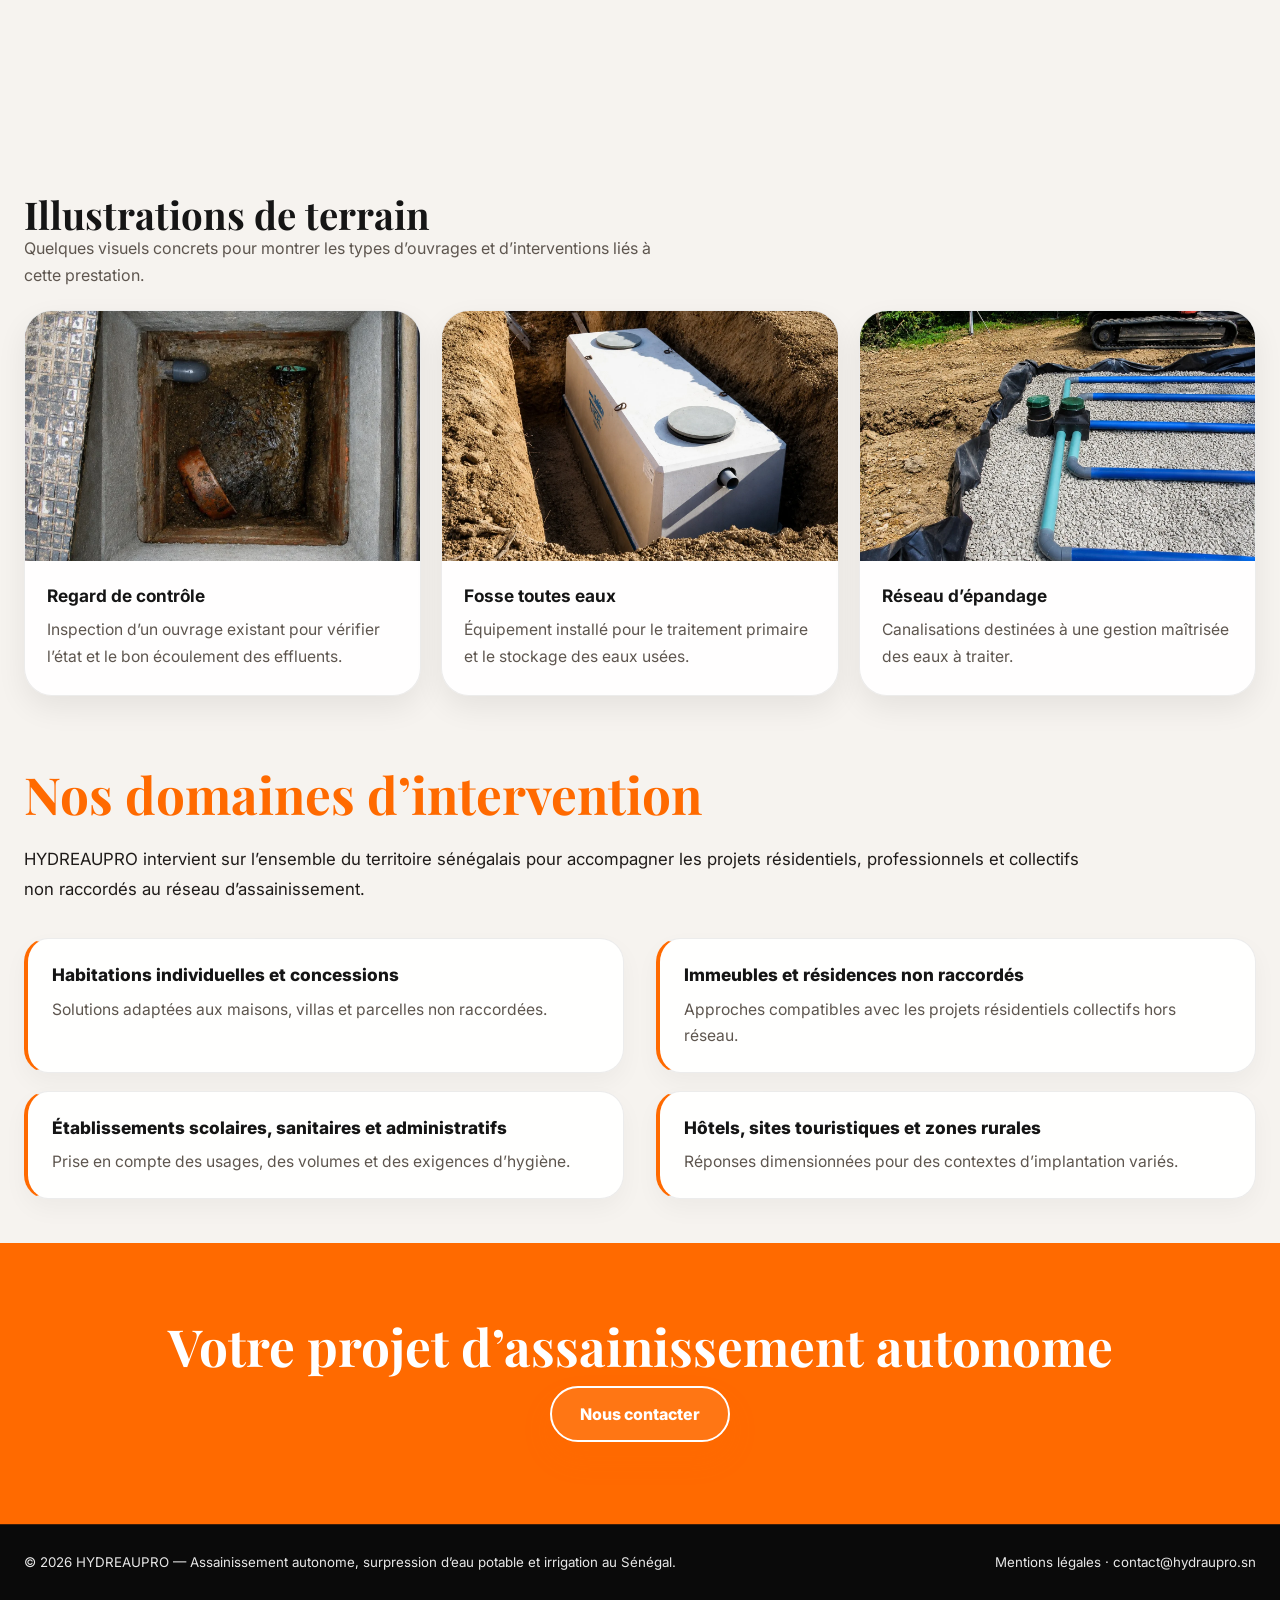
==== commit f5084cd8: "Add files via upload" ====
--- a/assainissement.html
+++ b/assainissement.html
@@ -1,208 +1,174 @@
-<!doctype html>
-<html lang="fr">
-<head>
-  <meta charset="utf-8">
-  <meta name="viewport" content="width=device-width, initial-scale=1">
-  <title>Assainissement autonome — HYDREAUPRO</title>
-  <meta name="description" content="HYDREAUPRO accompagne les particuliers, professionnels et porteurs de projets dans la conception de solutions d’assainissement autonome fiables et durables au Sénégal.">
-  <link rel="preconnect" href="https://fonts.googleapis.com">
-  <link rel="preconnect" href="https://fonts.gstatic.com" crossorigin>
-  <link rel="stylesheet" href="style.css">
-  <script defer src="main.js"></script>
-</head>
-
-<body class="prest-page prest-page--assainissement">
-
-  <header class="hero-banner">
-    <img src="images/bannieres.webp" alt="Bannière HYDREAUPRO">
-  </header>
-
-  <nav class="site-header" aria-label="Navigation principale">
-    <div class="container nav-inner">
-      <a href="index.html" class="brand">
-        <img src="images/logo-hydraupro.webp" alt="Logo HYDREAUPRO">
-        <span class="brand-text">
-          <span class="brand-text__blue">HYDREAU</span><span class="brand-text__orange">PRO</span>
-        </span>
-      </a>
-
-      <button class="nav-toggle" type="button" aria-label="Ouvrir le menu" aria-expanded="false">☰</button>
-
-      <ul class="nav-menu">
-        <li><a href="index.html">Accueil</a></li>
-        <li><a href="assainissement.html" class="active" aria-current="page">Assainissement</a></li>
-        <li><a href="distribution.html">Distribution</a></li>
-        <li><a href="irrigation.html">Irrigation</a></li>
-        <li><a href="actualites.php">Actualités</a></li>
-        <li><a href="contact.html">Contact</a></li>
-      </ul>
-
-      <a href="contact.html" class="btn-devis">Demander un devis</a>
-    </div>
-  </nav>
-
-  <main>
-
-    <section class="page-header">
-      <div class="container">
-        <div class="page-title">
-          <h1>Assainissement autonome</h1>
-          <span class="page-title__brand">HYDREAUPRO</span>
-
-          <div class="page-intro">
-            <strong>HYDREAUPRO</strong>
-            <p>
-              Au Sénégal, l’assainissement autonome constitue un enjeu majeur de santé publique,
-              de protection de l’environnement et de qualité de vie, notamment dans les zones non
-              raccordées aux réseaux d’assainissement collectif. Une solution mal conçue ou mal
-              entretenue peut entraîner des pollutions des sols et des nappes phréatiques,
-              des nuisances sanitaires et des risques pour les populations.
-            </p>
-          </div>
-        </div>
-      </div>
-    </section>
-
-    <section class="content-section">
-      <div class="container service-block">
-
-        <aside class="service-media" aria-hidden="true">
-          <figure class="service-media__photo">
-            <img src="images/assainissement-autonome.webp" alt="Installation d’assainissement autonome">
-          </figure>
-          <div class="service-media__inner">
-            <span class="service-media__tag">Assainissement autonome</span>
-          </div>
-        </aside>
-
-        <div class="content-column">
-          <h2 class="section-title">Des solutions fiables, durables et conformes</h2>
-
-          <p class="section-text">
-            Pour répondre aux enjeux sanitaires et environnementaux, HYDREAUPRO propose des
-            solutions d’assainissement autonome adaptées aux besoins spécifiques de chaque site.
-            Nous accompagnons les particuliers, les professionnels et les porteurs de projets
-            dans la planification, la conception, la réalisation et l’entretien de leurs ouvrages.
-          </p>
-
-          <h3 class="subheading">Étude et diagnostic des besoins</h3>
-          <ul class="arrow-list">
-            <li>Analyse des caractéristiques du site : sol, topographie et niveau de nappe.</li>
-            <li>Évaluation des volumes d’eaux usées à traiter.</li>
-            <li>Solutions adaptées aux habitations, immeubles, établissements et sites isolés.</li>
-          </ul>
-
-          <h3 class="subheading">Systèmes d’assainissement autonome</h3>
-          <ul class="arrow-list">
-            <li>Conception et installation de fosses septiques et fosses toutes eaux.</li>
-            <li>Mise en place de filtres, lits d’infiltration et dispositifs compacts.</li>
-            <li>Optimisation du fonctionnement hydraulique et sanitaire des installations.</li>
-          </ul>
-
-          <h3 class="subheading">Gestion, accompagnement et maintenance</h3>
-          <ul class="arrow-list">
-            <li>Solutions sécurisées pour l’infiltration ou l’évacuation des eaux traitées.</li>
-            <li>Protection des sols et des ressources en eau.</li>
-            <li>Respect des normes d’hygiène et de protection de l’environnement.</li>
-            <li>Assistance technique pour un fonctionnement durable.</li>
-            <li>Maintenance préventive et corrective des systèmes d’assainissement autonome.</li>
-            <li>Conseils d’exploitation pour garantir la longévité et l’efficacité des ouvrages.</li>
-          </ul>
-        </div>
-
-      </div>
-    </section>
-
-        <section class="container photo-gallery">
-      <div class="photo-gallery__head">
-        <div>
-          <h2>Illustrations de terrain</h2>
-          <p>Quelques visuels concrets pour montrer les types d’ouvrages et d’interventions liés à l’assainissement autonome.</p>
-        </div>
-      </div>
-
-      <div class="photo-gallery__grid">
-        <article class="photo-card">
-          <img src="images/regard-de-controle.webp" alt="Regard de contrôle">
-          <div class="photo-card__body">
-            <strong>Regard de contrôle</strong>
-            <p>Inspection d’un ouvrage existant pour vérifier l’état et le bon écoulement des effluents.</p>
-          </div>
-        </article>
-
-        <article class="photo-card">
-          <img src="images/fosse-toutes-eaux.webp" alt="Fosse toutes eaux">
-          <div class="photo-card__body">
-            <strong>Fosse toutes eaux</strong>
-            <p>Équipement installé pour le traitement primaire et le stockage des eaux usées.</p>
-          </div>
-        </article>
-
-        <article class="photo-card">
-          <img src="images/reseau-depandage.webp" alt="Réseau d’épandage">
-          <div class="photo-card__body">
-            <strong>Réseau d’épandage</strong>
-            <p>Canalisations destinées à une gestion maîtrisée des eaux à traiter.</p>
-          </div>
-        </article>
-      </div>
-    </section>
-
-    <section class="intervention-section">
-      <div class="container">
-        <h2 class="intervention-title">Nos domaines d’intervention</h2>
-        <p class="intervention-intro">
-          HYDREAUPRO intervient sur l’ensemble du territoire sénégalais pour accompagner les projets
-          résidentiels, professionnels et collectifs non raccordés au réseau d’assainissement.
-        </p>
-
-        <div class="intervention-grid">
-          <article class="intervention-card">
-            <h3>Habitations individuelles et concessions</h3>
-            <p>Solutions adaptées aux maisons, villas et parcelles non raccordées.</p>
-          </article>
-
-          <article class="intervention-card">
-            <h3>Immeubles et résidences</h3>
-            <p>Approches compatibles avec les projets résidentiels collectifs hors réseau.</p>
-          </article>
-
-          <article class="intervention-card">
-            <h3>Établissements scolaires, sanitaires et administratifs</h3>
-            <p>Prise en compte des usages, des volumes et des exigences d’hygiène.</p>
-          </article>
-
-          <article class="intervention-card">
-            <h3>Hôtels, sites touristiques et zones rurales</h3>
-            <p>Réponses dimensionnées pour des contextes d’implantation variés.</p>
-          </article>
-        </div>
-      </div>
-    </section>
-
-
-    <section class="cta-band">
-      <div class="container">
-        <h2>Contactez-nous pour votre projet d’assainissement autonome</h2>
-        <p>
-          Vous avez un besoin en étude, dimensionnement ou accompagnement technique ?
-          Échangeons sur votre site, vos contraintes et la solution la plus adaptée.
-        </p>
-        <div class="btn-row">
-          <a class="btn-cta" href="contact.html">Nous contacter</a>
-          <a class="btn-outline" href="distribution.html">Voir la distribution</a>
-        </div>
-      </div>
-    </section>
-
-  </main>
-
-  <footer class="site-footer">
-    <div class="container site-footer__inner">
-      <small>© 2026 HYDREAUPRO — Assainissement, distribution d’eau potable et irrigation au Sénégal.</small>
-      <small><a href="mailto:contact@hydraupro.sn">contact@hydraupro.sn</a></small>
-    </div>
-  </footer>
-
-</body>
-</html>+<!doctype html>
+<html lang="fr">
+<head>
+  <meta charset="utf-8">
+  <meta name="viewport" content="width=device-width, initial-scale=1">
+  <title>Assainissement autonome — HYDREAUPRO</title>
+  <meta name="description" content="HYDREAUPRO accompagne les particuliers, professionnels et porteurs de projets dans la conception de solutions d’assainissement autonome fiables et durables au Sénégal.">
+  <link rel="preconnect" href="https://fonts.googleapis.com">
+  <link rel="preconnect" href="https://fonts.gstatic.com" crossorigin>
+  <link rel="stylesheet" href="style.css">
+  <script defer src="main.js"></script>
+</head>
+
+<body class="prest-page service-page-assainissement">
+
+  <header class="hero-banner">
+    <img src="images/bannieres.webp" alt="Bannière HYDREAUPRO">
+  </header>
+
+  <nav class="site-header" aria-label="Navigation principale">
+    <div class="container nav-inner">
+      <a href="index.html" class="brand">
+        <img src="images/logo-hydreaupro.webp" alt="Logo HYDREAUPRO">
+        <span class="brand-text">
+          <span class="brand-text__blue">HYDREAU</span><span class="brand-text__orange">PRO</span>
+        </span>
+      </a>
+
+      <button class="nav-toggle" type="button" aria-label="Ouvrir le menu" aria-expanded="false">☰</button>
+
+      <ul class="nav-menu">
+        <li><a href="index.html">Accueil</a></li>
+        <li><a href="assainissement.html" class="active" aria-current="page">Assainissement</a></li>
+        <li><a href="distribution.html">Surpression</a></li>
+        <li><a href="irrigation.html">Irrigation</a></li>
+        <li><a href="actualites.php">Actualités</a></li>
+        <li><a href="contact.html">Contact</a></li>
+      </ul>
+
+      <a href="contact.html" class="btn-devis">Demander un devis</a>
+    </div>
+  </nav>
+
+  <main>
+
+    <section class="page-header page-header--intro-only">
+      <div class="container">
+        <div class="page-title page-title--compact">
+          <h1 class="visually-hidden">Assainissement autonome</h1>
+          <div class="page-intro">
+            <p>Au Sénégal, l’assainissement autonome constitue un enjeu majeur de santé publique, de protection de l’environnement et de qualité de vie, notamment dans les zones non raccordées aux réseaux d’assainissement collectif. Une solution d’assainissement mal conçue ou mal entretenue peut entraîner des pollutions des sols et des nappes phréatiques, des nuisances sanitaires et des risques pour les populations. Pour répondre à ces défis, HYDREAUPRO propose des solutions d’assainissement autonome fiables, durables et conformes aux normes, garantissant une gestion efficace et sécurisée des eaux usées domestiques et assimilées.</p>
+          </div>
+        </div>
+      </div>
+    </section>
+
+    <section class="content-section">
+      <div class="container service-block">
+
+        <aside class="service-media service-media--plan" aria-label="Illustration Assainissement autonome">
+          <figure class="service-media__photo">
+            <img src="images/assainissement-cuve-enterree.webp" alt="Installation d’assainissement autonome présentée en plan large" loading="lazy">
+          </figure>
+          <div class="service-media__inner">
+            <span class="service-media__tag">Assainissement autonome</span>
+          </div>
+        </aside>
+
+        <div class="content-column">
+          <h2 class="section-title">Nos solutions d’assainissement autonome</h2>
+
+          <p class="section-text">HYDREAUPRO accompagne les particuliers, professionnels et porteurs de projets dans la planification, la conception, la réalisation et l’entretien de leurs ouvrages d’assainissement autonome.</p>
+
+          <h3 class="subheading">Étude et diagnostic des besoins en assainissement</h3>
+          <ul class="arrow-list">
+            <li>Analyse des caractéristiques du site : sol, topographie et niveau de nappe.</li>
+            <li>Évaluation des volumes d’eaux usées à traiter.</li>
+            <li>Solutions adaptées aux habitations, immeubles, établissements et sites isolés.</li>
+          </ul>
+          <h3 class="subheading">Systèmes d’assainissement autonome</h3>
+          <ul class="arrow-list">
+            <li>Conception et installation de fosses septiques et fosses toutes eaux.</li>
+            <li>Mise en place de systèmes de traitement adaptés : filtres, lits d’infiltration et dispositifs compacts.</li>
+            <li>Optimisation du fonctionnement hydraulique et sanitaire des installations.</li>
+          </ul>
+          <h3 class="subheading">Gestion et évacuation des eaux usées</h3>
+          <ul class="arrow-list">
+            <li>Solutions sécurisées pour l’infiltration ou l’évacuation des eaux traitées.</li>
+            <li>Protection des sols et des ressources en eau.</li>
+            <li>Respect des normes d’hygiène et de protection de l’environnement.</li>
+            <li>Réutilisation des eaux usées traitées.</li>
+          </ul>
+      </div>
+    </section>
+
+    <section class="container photo-gallery">
+      <div class="photo-gallery__head">
+        <div>
+          <h2>Illustrations de terrain</h2>
+          <p>Quelques visuels concrets pour montrer les types d’ouvrages et d’interventions liés à cette prestation.</p>
+        </div>
+      </div>
+
+      <div class="photo-gallery__grid">
+        <article class="photo-card">
+          <img src="images/assainissement-regard.webp" alt="Regard de contrôle" loading="lazy">
+          <div class="photo-card__body">
+            <strong>Regard de contrôle</strong>
+            <p>Inspection d’un ouvrage existant pour vérifier l’état et le bon écoulement des effluents.</p>
+          </div>
+        </article>
+        <article class="photo-card">
+          <img src="images/assainissement-cuve-tranchee.webp" alt="Fosse toutes eaux" loading="lazy">
+          <div class="photo-card__body">
+            <strong>Fosse toutes eaux</strong>
+            <p>Équipement installé pour le traitement primaire et le stockage des eaux usées.</p>
+          </div>
+        </article>
+        <article class="photo-card">
+          <img src="images/assainissement-epandage-tuyaux.webp" alt="Réseau d’épandage" loading="lazy">
+          <div class="photo-card__body">
+            <strong>Réseau d’épandage</strong>
+            <p>Canalisations destinées à une gestion maîtrisée des eaux à traiter.</p>
+          </div>
+        </article>
+      </div>
+    </section>
+
+    <section class="intervention-section">
+      <div class="container">
+        <h2 class="intervention-title">Nos domaines d’intervention</h2>
+        <p class="intervention-intro">HYDREAUPRO intervient sur l’ensemble du territoire sénégalais pour accompagner les projets résidentiels, professionnels et collectifs non raccordés au réseau d’assainissement.</p>
+
+        <div class="intervention-grid">
+          <article class="intervention-card">
+            <h3>Habitations individuelles et concessions</h3>
+            <p>Solutions adaptées aux maisons, villas et parcelles non raccordées.</p>
+          </article>
+          <article class="intervention-card">
+            <h3>Immeubles et résidences non raccordés</h3>
+            <p>Approches compatibles avec les projets résidentiels collectifs hors réseau.</p>
+          </article>
+          <article class="intervention-card">
+            <h3>Établissements scolaires, sanitaires et administratifs</h3>
+            <p>Prise en compte des usages, des volumes et des exigences d’hygiène.</p>
+          </article>
+          <article class="intervention-card">
+            <h3>Hôtels, sites touristiques et zones rurales</h3>
+            <p>Réponses dimensionnées pour des contextes d’implantation variés.</p>
+          </article>
+        </div>
+      </div>
+    </section>
+
+    <section class="cta-band">
+      <div class="container">
+        <h2>Votre projet d’assainissement autonome</h2>
+        <div class="btn-row">
+          <a class="btn-cta" href="contact.html">Nous contacter</a>
+        </div>
+      </div>
+    </section>
+
+  </main>
+
+  <footer class="site-footer">
+    <div class="container site-footer__inner">
+      <small>© 2026 HYDREAUPRO — Assainissement autonome, surpression d’eau potable et irrigation au Sénégal.</small>
+      <small><a href="mentions-legales.html">Mentions légales</a> · <a href="mailto:contact@hydraupro.sn">contact@hydraupro.sn</a></small>
+    </div>
+  </footer>
+
+</body>
+</html>
--- a/style.css
+++ b/style.css
@@ -1,1434 +1,1410 @@
-@import url('https://fonts.googleapis.com/css2?family=Inter:wght@400;500;600;700;800&family=Playfair+Display:wght@700;800&display=swap');
-
-/* =========================================================
-   01 — VARIABLES GLOBALES
-   Couleurs, typographies, espacements et ombres du site.
-========================================================= */
-:root {
-  --wrap: min(1240px, calc(100vw - 48px));
-
-  --font-body: "Inter", Arial, sans-serif;
-  --font-title: "Playfair Display", Georgia, serif;
-
-  --black: #0a0a0a;
-  --black-soft: #151515;
-  --black-card: #1b1b1b;
-
-  --orange: #ff6a00;
-  --orange-2: #ff8424;
-  --orange-soft: #ffb37c;
-
-  /* Bleu utilisé uniquement pour le mot HYDREAU dans le logo texte */
-  --brand-blue: #0b3b82;
-
-  --white: #ffffff;
-  --bg: #f6f3ef;
-  --surface: #ffffff;
-  --surface-soft: #fbfaf8;
-
-  --text: #1f1b19;
-  --muted: #5e564f;
-  --line: rgba(18, 18, 18, 0.10);
-
-  --shadow-soft: 0 12px 30px rgba(10, 10, 10, 0.07);
-  --shadow-card: 0 18px 42px rgba(10, 10, 10, 0.10);
-  --shadow-strong: 0 24px 54px rgba(10, 10, 10, 0.16);
-
-  --radius-sm: 14px;
-  --radius-md: 20px;
-  --radius-lg: 28px;
-  --radius-xl: 36px;
-  --radius-pill: 999px;
-}
-
-/* =========================================================
-   02 — RESET / BASE
-========================================================= */
-*,
-*::before,
-*::after {
-  box-sizing: border-box;
-}
-
-html {
-  scroll-behavior: smooth;
-}
-
-body {
-  margin: 0;
-  font-family: var(--font-body);
-  color: var(--text);
-  background: #fff;
-  line-height: 1.72;
-  overflow-x: hidden;
-}
-
-body.prest-page,
-body.contact-page,
-body.actualites-page {
-  background: var(--bg);
-}
-
-img {
-  display: block;
-  max-width: 100%;
-}
-
-a {
-  color: inherit;
-  text-decoration: none;
-}
-
-p {
-  margin: 0 0 14px;
-}
-
-ul {
-  margin: 0;
-  padding: 0;
-  list-style: none;
-}
-
-figure {
-  margin: 0;
-}
-
-button,
-input,
-select,
-textarea {
-  font: inherit;
-}
-
-.container {
-  width: var(--wrap);
-  margin: 0 auto;
-}
-
-/* Ancienne classe conservée pour compatibilité avec index.html */
-.block-orange {
-  background: var(--surface);
-  border: 0;
-  border-radius: var(--radius-lg);
-  box-shadow: none;
-}
-
-/* =========================================================
-   03 — BANNIÈRE COMMUNE
-   Même bannière en haut de chaque page.
-========================================================= */
-.hero-banner {
-  width: 100%;
-  background: #fff;
-  overflow: hidden;
-  border-bottom: 1px solid rgba(255, 106, 0, 0.28);
-}
-
-.hero-banner img {
-  width: 100%;
-  height: auto;
-  display: block;
-}
-
-/* =========================================================
-   04 — MENU COMMUN
-   Logo HYDREAU/PRO, navigation, bouton devis, menu mobile.
-========================================================= */
-.site-header {
-  position: sticky;
-  top: 0;
-  z-index: 1000;
-  width: 100%;
-  background: rgba(10, 10, 10, 0.98);
-  border-bottom: 1px solid rgba(255, 106, 0, 0.28);
-  box-shadow: 0 14px 30px rgba(10, 10, 10, 0.18);
-}
-
-.nav-inner {
-  min-height: 86px;
-  display: flex;
-  align-items: center;
-  justify-content: space-between;
-  gap: 24px;
-}
-
-.brand {
-  display: inline-flex;
-  align-items: center;
-  gap: 14px;
-  min-width: max-content;
-}
-
-.brand img {
-  width: 52px;
-  height: 52px;
-  object-fit: contain;
-  flex: 0 0 auto;
-}
-
-.brand-text {
-  display: inline-flex;
-  align-items: baseline;
-  font-size: clamp(1.25rem, 2.1vw, 1.85rem);
-  font-weight: 800;
-  line-height: 1;
-  letter-spacing: 0.04em;
-  text-transform: uppercase;
-}
-
-.brand-text__blue {
-  color: var(--brand-blue);
-}
-
-.brand-text__orange {
-  color: var(--orange);
-}
-
-.nav-toggle {
-  display: none;
-  width: 48px;
-  height: 48px;
-  border: 0;
-  border-radius: 12px;
-  background: transparent;
-  color: #fff;
-  font-size: 2rem;
-  line-height: 1;
-  cursor: pointer;
-}
-
-.nav-menu {
-  display: flex;
-  align-items: center;
-  justify-content: center;
-  gap: 26px;
-  flex: 1 1 auto;
-}
-
-.nav-menu a {
-  position: relative;
-  display: inline-flex;
-  align-items: center;
-  min-height: 38px;
-  color: rgba(255, 255, 255, 0.90);
-  font-size: 1.02rem;
-  font-weight: 800;
-  transition: color 0.2s ease;
-}
-
-.nav-menu a::after {
-  content: "";
-  position: absolute;
-  left: 0;
-  right: 0;
-  bottom: 0;
-  height: 2px;
-  border-radius: 999px;
-  transform: scaleX(0);
-  transform-origin: center;
-  background: var(--orange);
-  transition: transform 0.2s ease;
-}
-
-.nav-menu a:hover,
-.nav-menu a.active {
-  color: var(--orange);
-}
-
-.nav-menu a:hover::after,
-.nav-menu a.active::after {
-  transform: scaleX(1);
-}
-
-.btn-devis {
-  min-height: 58px;
-  padding: 0 34px;
-  display: inline-flex;
-  align-items: center;
-  justify-content: center;
-  border-radius: var(--radius-pill);
-  background: var(--orange);
-  color: #fff;
-  font-weight: 800;
-  white-space: nowrap;
-  box-shadow: 0 18px 34px rgba(255, 106, 0, 0.26);
-  transition: transform 0.2s ease, box-shadow 0.2s ease, background 0.2s ease;
-}
-
-.btn-devis:hover {
-  transform: translateY(-2px);
-  background: var(--orange-2);
-  box-shadow: 0 22px 42px rgba(255, 106, 0, 0.32);
-}
-
-/* =========================================================
-   05 — COMPOSANTS GLOBAUX
-   Boutons, titres communs, sections générales.
-========================================================= */
-.btn,
-.btn-cta,
-.btn-outline {
-  min-height: 56px;
-  padding: 0 28px;
-  display: inline-flex;
-  align-items: center;
-  justify-content: center;
-  border-radius: var(--radius-pill);
-  font-weight: 800;
-  transition: transform 0.2s ease, background 0.2s ease, color 0.2s ease, box-shadow 0.2s ease;
-}
-
-.btn:hover,
-.btn-cta:hover,
-.btn-outline:hover {
-  transform: translateY(-2px);
-}
-
-.btn--primary,
-.btn-cta {
-  background: var(--orange);
-  color: #fff;
-  border: 0;
-  box-shadow: 0 16px 28px rgba(255, 106, 0, 0.18);
-}
-
-.btn--primary:hover,
-.btn-cta:hover {
-  background: var(--orange-2);
-}
-
-.btn--secondary,
-.btn-outline {
-  background: #fff;
-  color: var(--black-soft);
-  border: 1px solid rgba(18, 18, 18, 0.12);
-}
-
-.section {
-  padding: 78px 0;
-}
-
-.section-head,
-.section-heading {
-  max-width: 860px;
-  margin: 0 auto 32px;
-  text-align: center;
-}
-
-.section-head h2,
-.section-heading h2,
-.section-title,
-.page-title h1,
-.intervention-title,
-.cta-band h2,
-.cta-title {
-  font-family: var(--font-title);
-  line-height: 1.08;
-}
-
-.section-head h2,
-.section-heading h2 {
-  margin: 0 0 12px;
-  color: var(--orange);
-  font-size: clamp(2rem, 3vw, 3.1rem);
-}
-
-.section-head p,
-.section-heading p {
-  max-width: 760px;
-  margin: 0 auto;
-  color: var(--muted);
-  font-size: 1.06rem;
-}
-
-.section-kicker,
-.hero-kicker {
-  display: inline-flex;
-  min-height: 36px;
-  padding: 0 15px;
-  align-items: center;
-  border-radius: var(--radius-pill);
-  color: var(--orange);
-  background: rgba(255, 106, 0, 0.10);
-  border: 1px solid rgba(255, 106, 0, 0.16);
-  font-size: 0.78rem;
-  font-weight: 800;
-  letter-spacing: 0.08em;
-  text-transform: uppercase;
-  margin-bottom: 10px;
-}
-
-/* =========================================================
-   06 — PAGE ACCUEIL : index.html
-   Accueil simple, blanc, centré, sans gros encadrements orange.
-========================================================= */
-body.home-clean,
-body:not(.prest-page):not(.contact-page):not(.actualites-page) {
-  background: #fff;
-}
-
-.intro-strip {
-  padding: 42px 0 18px;
-}
-
-.intro-strip__box {
-  max-width: 980px;
-  margin: 0 auto;
-  padding: 0 12px;
-  text-align: center;
-  background: transparent;
-  border-radius: 0;
-  box-shadow: none;
-}
-
-.intro-strip__box p {
-  margin: 0 auto;
-  max-width: 900px;
-  color: var(--text);
-  font-size: 1.09rem;
-}
-
-.intro-strip__box strong {
-  color: var(--orange);
-}
-
-.services-section {
-  padding-top: 54px;
-}
-
-.cards-grid {
-  display: grid;
-  grid-template-columns: repeat(3, minmax(0, 1fr));
-  gap: 28px;
-  align-items: stretch;
-}
-
-.service-card {
-  display: flex;
-  flex-direction: column;
-  overflow: hidden;
-  background: #fff;
-  border: 1px solid rgba(18, 18, 18, 0.06);
-  border-radius: var(--radius-lg);
-  box-shadow: var(--shadow-soft);
-  transition: transform 0.2s ease, box-shadow 0.2s ease;
-}
-
-.service-card:hover {
-  transform: translateY(-4px);
-  box-shadow: var(--shadow-card);
-}
-
-.service-card__media {
-  margin: 0;
-  padding: 0;
-  overflow: hidden;
-}
-
-.service-card__media img {
-  width: 100%;
-  aspect-ratio: 4 / 3;
-  object-fit: cover;
-  border: 0;
-  border-radius: 0;
-}
-
-.service-card__body {
-  flex: 1;
-  display: flex;
-  flex-direction: column;
-  padding: 24px 24px 28px;
-  text-align: left;
-}
-
-.service-card__body h3 {
-  margin: 0 0 10px;
-  color: var(--black-soft);
-  font-family: var(--font-title);
-  font-size: 1.55rem;
-  line-height: 1.15;
-}
-
-.service-card__body p {
-  margin: 0 0 22px;
-  color: var(--muted);
-  font-size: 1rem;
-  line-height: 1.75;
-}
-
-.service-card__body .btn {
-  margin-top: auto;
-  align-self: flex-start;
-}
-
-.about-section {
-  padding-top: 68px;
-  padding-bottom: 42px;
-}
-
-.about-section__stack {
-  display: flex;
-  flex-direction: column;
-  gap: 36px;
-  align-items: center;
-}
-
-.about-section__copy {
-  max-width: 980px;
-  margin: 0 auto;
-  padding: 0 12px;
-  text-align: center;
-  background: transparent;
-  box-shadow: none;
-}
-
-.about-section__copy h2 {
-  margin: 0 auto 16px;
-  max-width: 980px;
-  color: var(--orange);
-  font-family: var(--font-title);
-  font-size: clamp(2.2rem, 4vw, 3.6rem);
-  line-height: 1.08;
-}
-
-.about-section__copy p {
-  max-width: 900px;
-  margin: 0 auto 28px;
-  color: var(--text);
-  font-size: 1.08rem;
-}
-
-.about-section__media {
-  width: 100%;
-  max-width: 980px;
-  margin: 0 auto;
-  overflow: hidden;
-  border-radius: var(--radius-lg);
-  background: #fff;
-  box-shadow: var(--shadow-soft);
-}
-
-.about-section__media img {
-  width: 100%;
-  height: auto;
-}
-
-.team-section {
-  padding-top: 48px;
-}
-
-.team-grid {
-  max-width: 980px;
-  margin: 0 auto;
-  display: grid;
-  grid-template-columns: repeat(2, minmax(0, 1fr));
-  gap: 28px;
-}
-
-.team-card {
-  padding: 34px 30px;
-  text-align: center;
-  background: #fff;
-  border: 1px solid rgba(18, 18, 18, 0.06);
-  border-radius: var(--radius-lg);
-  box-shadow: var(--shadow-soft);
-}
-
-.team-card__avatar {
-  width: 132px;
-  height: 132px;
-  margin: 0 auto 20px;
-  border-radius: 50%;
-  overflow: hidden;
-  box-shadow: 0 10px 24px rgba(10, 10, 10, 0.10);
-}
-
-.team-card__avatar img {
-  width: 100%;
-  height: 100%;
-  object-fit: cover;
-}
-
-.team-card h3,
-.team-card__body strong {
-  display: block;
-  margin: 0 0 6px;
-  font-family: var(--font-title);
-  font-size: 2rem;
-  line-height: 1.1;
-  color: var(--black-soft);
-}
-
-.team-card__role,
-.team-card__body span {
-  display: block;
-  margin-bottom: 14px;
-  color: var(--orange);
-  font-weight: 800;
-}
-
-.team-card p,
-.team-card__body p {
-  margin: 0 auto;
-  max-width: 52ch;
-  color: var(--muted);
-}
-
-.cta-contact {
-  padding-top: 34px;
-  padding-bottom: 84px;
-}
-
-.cta-contact__inner {
-  max-width: 980px;
-  margin: 0 auto;
-  padding: 44px 30px;
-  text-align: center;
-  background: #fff;
-  border: 1px solid rgba(18, 18, 18, 0.06);
-  border-radius: var(--radius-lg);
-  box-shadow: var(--shadow-soft);
-}
-
-.cta-title {
-  margin: 0 0 10px;
-  color: var(--black-soft);
-  font-size: clamp(2rem, 3vw, 3rem);
-}
-
-.cta-lead {
-  max-width: 720px;
-  margin: 0 auto 24px;
-  color: var(--muted);
-  font-size: 1.05rem;
-}
-
-/* =========================================================
-   07 — PAGES PRESTATIONS : STRUCTURE COMMUNE
-   Assainissement, Distribution, Irrigation.
-========================================================= */
-.page-header {
-  padding: 58px 0 28px;
-}
-
-.breadcrumb {
-  display: flex;
-  justify-content: center;
-  gap: 12px;
-  margin-bottom: 30px;
-  color: #7a7068;
-  font-weight: 700;
-}
-
-.page-title {
-  max-width: 1040px;
-  margin: 0 auto;
-}
-
-.page-title h1 {
-  margin: 0 0 10px;
-  color: var(--black-soft);
-  font-size: clamp(2.3rem, 4vw, 3.65rem);
-  letter-spacing: -0.03em;
-}
-
-.page-title__brand {
-  display: block;
-  margin-bottom: 8px;
-  color: var(--orange);
-  font-size: 1.12rem;
-  font-weight: 800;
-  text-transform: uppercase;
-  letter-spacing: 0.06em;
-}
-
-.page-intro {
-  position: relative;
-  max-width: 1040px;
-  margin: 18px auto 0;
-  padding-left: 36px;
-  color: var(--text);
-  font-size: 1.12rem;
-}
-
-.page-intro::before {
-  content: "";
-  position: absolute;
-  left: 0;
-  top: 7px;
-  bottom: 7px;
-  width: 8px;
-  border-radius: 999px;
-  background: var(--orange);
-}
-
-.page-intro strong {
-  color: var(--orange);
-}
-
-.page-intro p {
-  margin-bottom: 0;
-}
-
-.content-section {
-  padding: 28px 0 0;
-}
-
-.service-block {
-  display: grid;
-  grid-template-columns: minmax(300px, 430px) 1fr;
-  gap: 68px;
-  align-items: start;
-}
-
-.service-media {
-  position: sticky;
-  top: 118px;
-  overflow: hidden;
-  border-radius: 40px;
-  background: linear-gradient(180deg, #2a2a2f 0%, #151518 100%);
-  box-shadow: var(--shadow-strong);
-}
-
-.service-media__photo {
-  position: relative;
-  margin: 0;
-  height: 660px;
-  min-height: 660px;
-  overflow: hidden;
-}
-
-.service-media__photo::after {
-  content: "";
-  position: absolute;
-  inset: 0;
-  background: linear-gradient(180deg, rgba(15, 15, 18, 0.02) 0%, rgba(15, 15, 18, 0.16) 45%, rgba(15, 15, 18, 0.82) 100%);
-  pointer-events: none;
-}
-
-.service-media__photo img {
-  width: 100%;
-  height: 100%;
-  min-height: 0;
-  object-fit: cover;
-  object-position: center center;
-}
-
-.service-media__inner {
-  position: absolute;
-  inset: 0;
-  z-index: 2;
-  padding: 24px;
-  display: flex;
-  align-items: flex-start;
-  pointer-events: none;
-}
-
-.service-media__tag {
-  display: inline-flex;
-  min-height: 38px;
-  padding: 0 16px;
-  align-items: center;
-  border-radius: var(--radius-pill);
-  background: rgba(10, 10, 10, 0.68);
-  border: 1px solid rgba(255, 255, 255, 0.14);
-  color: #fff;
-  font-size: 0.84rem;
-  font-weight: 800;
-  letter-spacing: 0.04em;
-  text-transform: uppercase;
-}
-
-.content-column {
-  padding-top: 20px;
-}
-
-.section-title {
-  margin: 0 0 16px;
-  color: var(--orange);
-  font-size: clamp(1.9rem, 3vw, 2.85rem);
-}
-
-.section-text {
-  color: var(--text);
-  font-size: 1.11rem;
-}
-
-.subheading {
-  margin: 30px 0 10px;
-  color: var(--black-soft);
-  font-family: var(--font-title);
-  font-size: 1.85rem;
-  line-height: 1.2;
-}
-
-.arrow-list {
-  display: grid;
-  gap: 12px;
-  margin-top: 14px;
-}
-
-.arrow-list li {
-  position: relative;
-  padding-left: 30px;
-  color: var(--text);
-  font-size: 1.06rem;
-}
-
-.arrow-list li::before {
-  content: "";
-  position: absolute;
-  left: 4px;
-  top: 11px;
-  width: 10px;
-  height: 10px;
-  border-top: 2.5px solid var(--orange);
-  border-right: 2.5px solid var(--orange);
-  transform: rotate(45deg);
-}
-
-/* =========================================================
-   08 — GALERIES PHOTOS DES PAGES PRESTATIONS
-   Illustrations de terrain : 3 cartes en bas des pages.
-========================================================= */
-.photo-gallery {
-  margin: 54px auto 0;
-}
-
-.photo-gallery__head {
-  display: flex;
-  justify-content: space-between;
-  align-items: flex-end;
-  gap: 22px;
-  margin-bottom: 20px;
-}
-
-.photo-gallery__head h2 {
-  margin: 0;
-  color: var(--black-soft);
-  font-family: var(--font-title);
-  font-size: clamp(1.8rem, 3vw, 2.55rem);
-  line-height: 1.1;
-}
-
-.photo-gallery__head p {
-  max-width: 660px;
-  margin: 0;
-  color: var(--muted);
-}
-
-.photo-gallery__grid {
-  display: grid;
-  grid-template-columns: repeat(3, minmax(0, 1fr));
-  gap: 20px;
-}
-
-.photo-card {
-  overflow: hidden;
-  border-radius: var(--radius-lg);
-  background: rgba(255, 255, 255, 0.92);
-  border: 1px solid rgba(18, 18, 18, 0.08);
-  box-shadow: var(--shadow-soft);
-}
-
-.photo-card img {
-  width: 100%;
-  height: 250px;
-  object-fit: cover;
-}
-
-.photo-card__body {
-  padding: 20px 22px 24px;
-}
-
-.photo-card__body strong {
-  display: block;
-  margin-bottom: 6px;
-  color: var(--black-soft);
-  font-size: 1.08rem;
-}
-
-.photo-card__body p {
-  margin: 0;
-  color: var(--muted);
-  font-size: 0.98rem;
-}
-
-/* =========================================================
-   09 — DOMAINES D’INTERVENTION
-   Section placée après les illustrations, dans le style demandé.
-========================================================= */
-.intervention-section {
-  padding: 70px 0 44px;
-  background: var(--bg);
-}
-
-.intervention-title {
-  margin: 0 0 22px;
-  color: var(--orange);
-  font-size: clamp(2rem, 4vw, 3.45rem);
-  line-height: 1.1;
-  font-weight: 700;
-}
-
-.intervention-intro {
-  max-width: 1080px;
-  margin: 0 0 34px;
-  color: var(--text);
-  font-size: 1.05rem;
-  line-height: 1.8;
-}
-
-.intervention-grid {
-  display: grid;
-  grid-template-columns: repeat(2, minmax(0, 1fr));
-  gap: 18px 32px;
-}
-
-.intervention-card {
-  background: rgba(255, 255, 255, 0.94);
-  border: 1px solid rgba(18, 18, 18, 0.08);
-  border-left: 4px solid var(--orange);
-  border-radius: 24px;
-  padding: 24px 24px 22px;
-  box-shadow: 0 10px 24px rgba(10, 10, 10, 0.04);
-  transition: transform 0.2s ease, box-shadow 0.2s ease;
-}
-
-.intervention-card:hover {
-  transform: translateY(-2px);
-  box-shadow: 0 16px 30px rgba(10, 10, 10, 0.07);
-}
-
-.intervention-card h3 {
-  margin: 0 0 10px;
-  color: var(--black-soft);
-  font-size: 1.08rem;
-  line-height: 1.35;
-  font-weight: 800;
-}
-
-.intervention-card p {
-  margin: 0;
-  color: var(--muted);
-  font-size: 0.98rem;
-  line-height: 1.7;
-}
-
-/* =========================================================
-   10 — CTA GLOBAL
-   Bande orange de fin de page.
-========================================================= */
-.cta-band {
-  background: var(--orange);
-  color: #fff;
-  padding: 76px 0 82px;
-  text-align: center;
-}
-
-.cta-band h2 {
-  margin: 0 0 12px;
-  color: #fff;
-  font-size: clamp(2rem, 4vw, 3.2rem);
-}
-
-.cta-band p {
-  max-width: 920px;
-  margin: 0 auto 30px;
-  color: rgba(255, 255, 255, 0.96);
-  font-size: 1.14rem;
-}
-
-.cta-band .btn-row {
-  display: flex;
-  justify-content: center;
-  flex-wrap: wrap;
-  gap: 14px;
-}
-
-.cta-band .btn-cta,
-.cta-band .btn--primary {
-  border: 2px solid #fff;
-  background: rgba(255, 255, 255, 0.08);
-  color: #fff;
-}
-
-.cta-band .btn-outline,
-.cta-band .btn--secondary {
-  border: 2px solid #fff;
-  background: #fff;
-  color: var(--black-soft);
-}
-
-/* =========================================================
-   11 — PAGE CONTACT : contact.html
-   Formulaire et coordonnées dans le même style que le site.
-========================================================= */
-.contact-page .page-header {
-  padding-bottom: 18px;
-}
-
-.contact-summary {
-  margin: 32px auto 0;
-}
-
-.contact-summary__grid,
-.intro-band__grid {
-  display: grid;
-  grid-template-columns: repeat(3, minmax(0, 1fr));
-  gap: 20px;
-}
-
-.contact-summary__card,
-.intro-pill {
-  position: relative;
-  overflow: hidden;
-  min-height: 150px;
-  padding: 24px 24px 26px;
-  background: #fff;
-  border: 1px solid rgba(18, 18, 18, 0.08);
-  border-radius: var(--radius-lg);
-  box-shadow: var(--shadow-soft);
-}
-
-.contact-summary__card::before,
-.intro-pill::before {
-  content: "";
-  position: absolute;
-  left: 0;
-  top: 22px;
-  bottom: 22px;
-  width: 5px;
-  border-radius: 0 999px 999px 0;
-  background: var(--orange);
-}
-
-.contact-summary__card strong,
-.intro-pill strong {
-  display: block;
-  margin: 0 0 8px;
-  color: var(--black-soft);
-  font-size: 1.08rem;
-  font-weight: 800;
-}
-
-.contact-summary__card p,
-.intro-pill p {
-  margin: 0;
-  color: var(--muted);
-  line-height: 1.7;
-}
-
-.contact-layout {
-  display: grid;
-  grid-template-columns: minmax(0, 1.08fr) minmax(320px, 0.92fr);
-  gap: 28px;
-  align-items: start;
-}
-
-.contact-card {
-  background: #fff;
-  border: 1px solid rgba(18, 18, 18, 0.08);
-  border-radius: var(--radius-xl);
-  box-shadow: var(--shadow-soft);
-}
-
-.contact-form,
-.contact-info {
-  padding: 32px;
-}
-
-.form-grid {
-  display: grid;
-  grid-template-columns: repeat(2, minmax(0, 1fr));
-  gap: 16px;
-}
-
-.field {
-  display: grid;
-  gap: 8px;
-  margin-bottom: 16px;
-}
-
-.field label {
-  color: var(--black-soft);
-  font-weight: 800;
-  font-size: 0.96rem;
-}
-
-.field input,
-.field select,
-.field textarea,
-.contact-form input,
-.contact-form select,
-.contact-form textarea {
-  width: 100%;
-  padding: 15px 16px;
-  border: 1px solid rgba(18, 18, 18, 0.14);
-  border-radius: 18px;
-  background: #fff;
-  color: var(--text);
-  outline: none;
-  transition: border-color 0.2s ease, box-shadow 0.2s ease;
-}
-
-.field input:focus,
-.field select:focus,
-.field textarea:focus,
-.contact-form input:focus,
-.contact-form select:focus,
-.contact-form textarea:focus {
-  border-color: rgba(255, 106, 0, 0.72);
-  box-shadow: 0 0 0 4px rgba(255, 106, 0, 0.12);
-}
-
-.field--textarea textarea,
-.contact-form textarea {
-  min-height: 170px;
-  resize: vertical;
-}
-
-.consent {
-  display: flex;
-  gap: 12px;
-  align-items: flex-start;
-  margin: 4px 0 10px;
-  color: var(--muted);
-  font-size: 0.95rem;
-}
-
-.consent input {
-  width: auto;
-  margin-top: 5px;
-}
-
-.form-actions {
-  display: flex;
-  flex-wrap: wrap;
-  gap: 14px;
-  margin-top: 24px;
-}
-
-.form-note {
-  margin: 18px 0 0;
-  color: var(--muted);
-  font-size: 0.94rem;
-}
-
-.contact-info__block {
-  margin-bottom: 22px;
-}
-
-.contact-info h3 {
-  margin: 12px 0 12px;
-  color: var(--orange);
-  font-family: var(--font-title);
-  font-size: clamp(1.75rem, 2.6vw, 2.35rem);
-  line-height: 1.1;
-}
-
-.contact-info p {
-  color: var(--muted);
-}
-
-.info-list {
-  display: grid;
-  gap: 14px;
-  margin-bottom: 22px;
-}
-
-.info-item {
-  display: grid;
-  gap: 4px;
-  padding: 16px 18px;
-  background: #fff;
-  border: 1px solid rgba(18, 18, 18, 0.08);
-  border-left: 4px solid var(--orange);
-  border-radius: 20px;
-}
-
-.info-item strong {
-  color: var(--black-soft);
-}
-
-.info-item a {
-  color: var(--orange);
-  font-weight: 800;
-}
-
-.map-wrap {
-  overflow: hidden;
-  border-radius: 24px;
-  border: 1px solid rgba(18, 18, 18, 0.08);
-}
-
-.map {
-  width: 100%;
-  min-height: 330px;
-  display: block;
-}
-
-.contact-page .btn--primary,
-.contact-page button[type="submit"] {
-  background: var(--orange) !important;
-  background-image: none !important;
-  color: #fff !important;
-  border: 0 !important;
-  box-shadow: 0 18px 34px rgba(255, 106, 0, 0.26) !important;
-}
-
-.contact-page .btn--secondary {
-  background: #fff;
-  color: var(--black-soft);
-  border: 1px solid rgba(18, 18, 18, 0.12);
-}
-
-/* =========================================================
-   12 — PAGE ACTUALITÉS : actualites.php
-   Cartes PDF générées depuis la base de données.
-========================================================= */
-.actualites-grid,
-.news-grid {
-  display: grid;
-  grid-template-columns: repeat(3, minmax(0, 1fr));
-  gap: 22px;
-  margin-top: 26px;
-}
-
-.actualite-card,
-.news-card {
-  overflow: hidden;
-  border-radius: var(--radius-lg);
-  background: rgba(255, 255, 255, 0.94);
-  border: 1px solid rgba(18, 18, 18, 0.08);
-  box-shadow: var(--shadow-soft);
-}
-
-.actualite-card .photo-card__body,
-.news-card__body {
-  padding: 24px;
-}
-
-.actualite-date,
-.news-date {
-  display: inline-flex;
-  min-height: 32px;
-  padding: 0 12px;
-  align-items: center;
-  border-radius: var(--radius-pill);
-  background: rgba(255, 106, 0, 0.10);
-  color: var(--orange);
-  font-size: 0.84rem;
-  font-weight: 800;
-  margin-bottom: 12px;
-}
-
-.actualite-card h2,
-.news-card h2,
-.news-card h3 {
-  margin: 0 0 10px;
-  color: var(--black-soft);
-  font-family: var(--font-title);
-  font-size: 1.45rem;
-  line-height: 1.15;
-}
-
-.actualite-card p,
-.news-card p {
-  color: var(--muted);
-  margin-bottom: 20px;
-}
-
-.empty-state {
-  max-width: 760px;
-  margin: 26px auto 0;
-  padding: 30px;
-  text-align: center;
-  background: #fff;
-  border-radius: var(--radius-lg);
-  box-shadow: var(--shadow-soft);
-}
-
-/* =========================================================
-   13 — FOOTER
-========================================================= */
-.site-footer {
-  background: var(--black);
-  color: rgba(255, 255, 255, 0.90);
-  padding: 26px 0;
-  border-top: 1px solid rgba(255, 106, 0, 0.22);
-}
-
-.site-footer__inner {
-  display: flex;
-  justify-content: space-between;
-  align-items: center;
-  gap: 18px;
-}
-
-.site-footer small,
-.site-footer a {
-  color: inherit;
-}
-
-/* =========================================================
-   14 — RESPONSIVE
-========================================================= */
-@media (max-width: 1180px) {
-  :root {
-    --wrap: min(1240px, calc(100vw - 32px));
-  }
-
-  .nav-inner {
-    gap: 16px;
-  }
-
-  .nav-menu {
-    gap: 18px;
-  }
-
-  .btn-devis {
-    padding: 0 24px;
-  }
-
-  .service-block,
-  .contact-layout {
-    grid-template-columns: 1fr;
-  }
-
-  .service-media {
-    position: relative;
-    top: 0;
-  }
-}
-
-@media (max-width: 980px) {
-  .cards-grid,
-  .photo-gallery__grid,
-  .intervention-grid,
-  .contact-summary__grid,
-  .intro-band__grid,
-  .actualites-grid,
-  .news-grid {
-    grid-template-columns: 1fr;
-  }
-
-  .team-grid,
-  .form-grid {
-    grid-template-columns: 1fr;
-  }
-
-  .photo-gallery__head {
-    align-items: flex-start;
-    flex-direction: column;
-  }
-}
-
-@media (max-width: 860px) {
-  .nav-inner {
-    min-height: 74px;
-    flex-wrap: wrap;
-    padding: 12px 0;
-  }
-
-  .brand img {
-    width: 44px;
-    height: 44px;
-  }
-
-  .brand-text {
-    font-size: 1.28rem;
-  }
-
-  .nav-toggle {
-    display: inline-flex;
-    align-items: center;
-    justify-content: center;
-  }
-
-  .nav-menu {
-    display: none;
-    width: 100%;
-    flex-direction: column;
-    align-items: flex-start;
-    gap: 10px;
-    padding: 16px;
-    background: var(--black-card);
-    border-radius: 20px;
-    box-shadow: 0 18px 36px rgba(10, 10, 10, 0.25);
-  }
-
-  .nav-menu.open {
-    display: flex;
-  }
-
-  .btn-devis {
-    width: 100%;
-    max-width: 320px;
-    min-height: 52px;
-  }
-
-  .page-header {
-    padding-top: 40px;
-  }
-
-  .page-intro {
-    padding-left: 24px;
-    font-size: 1.02rem;
-  }
-
-  .section {
-    padding: 62px 0;
-  }
-}
-
-@media (max-width: 640px) {
-  :root {
-    --wrap: min(100vw - 24px, 100%);
-  }
-
-  .service-media,
-  .service-media__photo {
-    min-height: 420px;
-    height: 420px;
-    border-radius: 32px;
-  }
-
-  .section-head h2,
-  .section-heading h2,
-  .about-section__copy h2,
-  .page-title h1,
-  .intervention-title {
-    font-size: 2rem;
-  }
-
-  .contact-form,
-  .contact-info,
-  .contact-summary__card,
-  .intro-pill,
-  .cta-contact__inner,
-  .team-card,
-  .service-card__body,
-  .intervention-card {
-    padding-left: 20px;
-    padding-right: 20px;
-  }
-
-  .btn,
-  .btn-cta,
-  .btn-outline,
-  .btn-devis,
-  .contact-page button[type="submit"] {
-    width: 100%;
-  }
-
-  .form-actions,
-  .cta-band .btn-row {
-    flex-direction: column;
-  }
-
-  .site-footer__inner {
-    flex-direction: column;
-    text-align: center;
-  }
-}
+@import url('https://fonts.googleapis.com/css2?family=Inter:wght@400;500;600;700;800&family=Playfair+Display:wght@700;800&display=swap');
+
+/* =========================================================
+   01 — VARIABLES GLOBALES
+========================================================= */
+:root {
+  --wrap: min(1240px, calc(100vw - 48px));
+
+  --font-body: "Inter", Arial, sans-serif;
+  --font-title: "Playfair Display", Georgia, serif;
+
+  --black: #0a0a0a;
+  --black-soft: #151515;
+  --black-card: #1b1b1b;
+
+  --orange: #ff6a00;
+  --orange-2: #ff8424;
+  --orange-soft: #ffb37c;
+
+  --brand-blue: #0b3b82;
+
+  --white: #ffffff;
+  --bg: #f6f3ef;
+  --surface: #ffffff;
+  --surface-soft: #fbfaf8;
+
+  --text: #1f1b19;
+  --muted: #5e564f;
+  --line: rgba(18, 18, 18, 0.10);
+
+  --shadow-soft: 0 12px 30px rgba(10, 10, 10, 0.07);
+  --shadow-card: 0 18px 42px rgba(10, 10, 10, 0.10);
+  --shadow-strong: 0 24px 54px rgba(10, 10, 10, 0.16);
+
+  --radius-sm: 14px;
+  --radius-md: 20px;
+  --radius-lg: 28px;
+  --radius-xl: 36px;
+  --radius-pill: 999px;
+}
+
+/* =========================================================
+   02 — RESET / BASE
+========================================================= */
+*,
+*::before,
+*::after {
+  box-sizing: border-box;
+}
+
+html {
+  scroll-behavior: smooth;
+}
+
+body {
+  margin: 0;
+  font-family: var(--font-body);
+  color: var(--text);
+  background: #fff;
+  line-height: 1.72;
+  overflow-x: hidden;
+}
+
+body.prest-page,
+body.contact-page,
+body.actualites-page,
+body.legal-page {
+  background: var(--bg);
+}
+
+img {
+  display: block;
+  max-width: 100%;
+}
+
+a {
+  color: inherit;
+  text-decoration: none;
+}
+
+p {
+  margin: 0 0 14px;
+}
+
+ul {
+  margin: 0;
+  padding: 0;
+  list-style: none;
+}
+
+figure {
+  margin: 0;
+}
+
+button,
+input,
+select,
+textarea {
+  font: inherit;
+}
+
+.container {
+  width: var(--wrap);
+  margin: 0 auto;
+}
+
+.block-orange {
+  background: var(--surface);
+  border: 0;
+  border-radius: var(--radius-lg);
+  box-shadow: none;
+}
+
+.visually-hidden {
+  position: absolute !important;
+  width: 1px !important;
+  height: 1px !important;
+  padding: 0 !important;
+  margin: -1px !important;
+  overflow: hidden !important;
+  clip: rect(0, 0, 0, 0) !important;
+  white-space: nowrap !important;
+  border: 0 !important;
+}
+
+/* =========================================================
+   03 — BANNIÈRE COMMUNE
+========================================================= */
+.hero-banner {
+  width: 100%;
+  background: #fff;
+  overflow: hidden;
+  border-bottom: 1px solid rgba(255, 106, 0, 0.28);
+}
+
+.hero-banner img {
+  width: 100%;
+  height: auto;
+  display: block;
+}
+
+/* =========================================================
+   04 — MENU COMMUN
+========================================================= */
+.site-header {
+  position: sticky;
+  top: 0;
+  z-index: 1000;
+  width: 100%;
+  background: rgba(10, 10, 10, 0.98);
+  border-bottom: 1px solid rgba(255, 106, 0, 0.28);
+  box-shadow: 0 14px 30px rgba(10, 10, 10, 0.18);
+}
+
+.nav-inner {
+  min-height: 86px;
+  display: flex;
+  align-items: center;
+  justify-content: space-between;
+  gap: 24px;
+}
+
+.brand {
+  display: inline-flex;
+  align-items: center;
+  gap: 14px;
+  min-width: max-content;
+}
+
+.brand img {
+  width: 52px;
+  height: 52px;
+  object-fit: contain;
+  flex: 0 0 auto;
+}
+
+.brand-text {
+  display: inline-flex;
+  align-items: baseline;
+  font-size: clamp(1.25rem, 2.1vw, 1.85rem);
+  font-weight: 800;
+  line-height: 1;
+  letter-spacing: 0.04em;
+  text-transform: uppercase;
+}
+
+.brand-text__blue {
+  color: var(--brand-blue);
+}
+
+.brand-text__orange {
+  color: var(--orange);
+}
+
+.nav-toggle {
+  display: none;
+  width: 48px;
+  height: 48px;
+  border: 0;
+  border-radius: 12px;
+  background: transparent;
+  color: #fff;
+  font-size: 2rem;
+  line-height: 1;
+  cursor: pointer;
+}
+
+.nav-menu {
+  display: flex;
+  align-items: center;
+  justify-content: center;
+  gap: 26px;
+  flex: 1 1 auto;
+}
+
+.nav-menu a {
+  position: relative;
+  display: inline-flex;
+  align-items: center;
+  min-height: 38px;
+  color: rgba(255, 255, 255, 0.90);
+  font-size: 1.02rem;
+  font-weight: 800;
+  transition: color 0.2s ease;
+}
+
+.nav-menu a::after {
+  content: "";
+  position: absolute;
+  left: 0;
+  right: 0;
+  bottom: 0;
+  height: 2px;
+  border-radius: 999px;
+  transform: scaleX(0);
+  transform-origin: center;
+  background: var(--orange);
+  transition: transform 0.2s ease;
+}
+
+.nav-menu a:hover,
+.nav-menu a.active {
+  color: var(--orange);
+}
+
+.nav-menu a:hover::after,
+.nav-menu a.active::after {
+  transform: scaleX(1);
+}
+
+.btn-devis {
+  min-height: 58px;
+  padding: 0 34px;
+  display: inline-flex;
+  align-items: center;
+  justify-content: center;
+  border-radius: var(--radius-pill);
+  background: var(--orange);
+  color: #fff;
+  font-weight: 800;
+  white-space: nowrap;
+  box-shadow: 0 18px 34px rgba(255, 106, 0, 0.26);
+  transition: transform 0.2s ease, box-shadow 0.2s ease, background 0.2s ease;
+}
+
+.btn-devis:hover {
+  transform: translateY(-2px);
+  background: var(--orange-2);
+  box-shadow: 0 22px 42px rgba(255, 106, 0, 0.32);
+}
+
+/* =========================================================
+   05 — COMPOSANTS GLOBAUX
+========================================================= */
+.btn,
+.btn-cta,
+.btn-outline {
+  min-height: 56px;
+  padding: 0 28px;
+  display: inline-flex;
+  align-items: center;
+  justify-content: center;
+  border-radius: var(--radius-pill);
+  font-weight: 800;
+  transition: transform 0.2s ease, background 0.2s ease, color 0.2s ease, box-shadow 0.2s ease;
+}
+
+.btn:hover,
+.btn-cta:hover,
+.btn-outline:hover {
+  transform: translateY(-2px);
+}
+
+.btn--primary,
+.btn-cta {
+  background: var(--orange);
+  color: #fff;
+  border: 0;
+  box-shadow: 0 16px 28px rgba(255, 106, 0, 0.18);
+}
+
+.btn--primary:hover,
+.btn-cta:hover {
+  background: var(--orange-2);
+}
+
+.btn--secondary,
+.btn-outline {
+  background: #fff;
+  color: var(--black-soft);
+  border: 1px solid rgba(18, 18, 18, 0.12);
+}
+
+.section {
+  padding: 78px 0;
+}
+
+.section-head,
+.section-heading {
+  max-width: 860px;
+  margin: 0 auto 32px;
+  text-align: center;
+}
+
+.section-head h2,
+.section-heading h2,
+.section-title,
+.page-title h1,
+.intervention-title,
+.cta-band h2,
+.cta-title {
+  font-family: var(--font-title);
+  line-height: 1.08;
+}
+
+.section-head h2,
+.section-heading h2 {
+  margin: 0 0 12px;
+  color: var(--orange);
+  font-size: clamp(2rem, 3vw, 3.1rem);
+}
+
+.section-head p,
+.section-heading p {
+  max-width: 760px;
+  margin: 0 auto;
+  color: var(--muted);
+  font-size: 1.06rem;
+}
+
+.section-kicker,
+.hero-kicker {
+  display: inline-flex;
+  min-height: 36px;
+  padding: 0 15px;
+  align-items: center;
+  border-radius: var(--radius-pill);
+  color: var(--orange);
+  background: rgba(255, 106, 0, 0.10);
+  border: 1px solid rgba(255, 106, 0, 0.16);
+  font-size: 0.78rem;
+  font-weight: 800;
+  letter-spacing: 0.08em;
+  text-transform: uppercase;
+  margin-bottom: 10px;
+}
+
+/* =========================================================
+   06 — PAGE ACCUEIL : index.html
+========================================================= */
+body.home-page,
+body.home-clean,
+body:not(.prest-page):not(.contact-page):not(.actualites-page):not(.legal-page) {
+  background: #fff;
+}
+
+.intro-strip {
+  padding: 42px 0 18px;
+}
+
+.intro-strip__box {
+  max-width: 980px;
+  margin: 0 auto;
+  padding: 0 12px;
+  text-align: center;
+  background: transparent;
+  border-radius: 0;
+  box-shadow: none;
+}
+
+.intro-strip__box p {
+  margin: 0 auto;
+  max-width: 900px;
+  color: var(--text);
+  font-size: 1.09rem;
+}
+
+.intro-strip__box strong {
+  color: var(--orange);
+}
+
+.services-section {
+  padding-top: 54px;
+}
+
+.cards-grid {
+  display: grid;
+  grid-template-columns: repeat(3, minmax(0, 1fr));
+  gap: 28px;
+  align-items: stretch;
+}
+
+.service-card {
+  display: flex;
+  flex-direction: column;
+  overflow: hidden;
+  background: #fff;
+  border: 1px solid rgba(18, 18, 18, 0.06);
+  border-radius: var(--radius-lg);
+  box-shadow: var(--shadow-soft);
+  transition: transform 0.2s ease, box-shadow 0.2s ease;
+}
+
+.service-card:hover {
+  transform: translateY(-4px);
+  box-shadow: var(--shadow-card);
+}
+
+.service-card__media {
+  height: 250px;
+  margin: 0;
+  padding: 0;
+  overflow: hidden;
+  background: #f6f3ef;
+}
+
+.service-card__media img {
+  width: 100%;
+  height: 100%;
+  object-fit: cover;
+  object-position: center;
+  border: 0;
+  border-radius: 0;
+}
+
+.service-card__body {
+  flex: 1;
+  display: flex;
+  flex-direction: column;
+  padding: 24px 24px 28px;
+  text-align: left;
+}
+
+.service-card__body h3 {
+  margin: 0 0 10px;
+  color: var(--black-soft);
+  font-family: var(--font-title);
+  font-size: 1.55rem;
+  line-height: 1.15;
+}
+
+.service-card__body p {
+  margin: 0 0 22px;
+  color: var(--muted);
+  font-size: 1rem;
+  line-height: 1.75;
+}
+
+.service-card__body .btn {
+  margin-top: auto;
+  align-self: flex-start;
+}
+
+.about-section {
+  padding-top: 68px;
+  padding-bottom: 42px;
+}
+
+.about-section__stack {
+  display: flex;
+  flex-direction: column;
+  gap: 36px;
+  align-items: center;
+}
+
+.about-section__copy {
+  max-width: 980px;
+  margin: 0 auto;
+  padding: 0 12px;
+  text-align: center;
+  background: transparent;
+  box-shadow: none;
+}
+
+.about-section__copy h2 {
+  margin: 0 auto 16px;
+  max-width: 980px;
+  color: var(--orange);
+  font-family: var(--font-title);
+  font-size: clamp(2.2rem, 4vw, 3.6rem);
+  line-height: 1.08;
+}
+
+.about-section__copy p {
+  max-width: 900px;
+  margin: 0 auto 28px;
+  color: var(--text);
+  font-size: 1.08rem;
+}
+
+.about-section__media {
+  width: 100%;
+  max-width: 980px;
+  margin: 0 auto;
+  overflow: hidden;
+  border-radius: var(--radius-lg);
+  background: #fff;
+  box-shadow: var(--shadow-soft);
+}
+
+.about-section__media img {
+  width: 100%;
+  height: auto;
+}
+
+.team-section {
+  padding-top: 48px;
+}
+
+.team-grid {
+  max-width: 980px;
+  margin: 0 auto;
+  display: grid;
+  grid-template-columns: repeat(2, minmax(0, 1fr));
+  gap: 28px;
+}
+
+.team-card {
+  padding: 34px 30px;
+  text-align: center;
+  background: #fff;
+  border: 1px solid rgba(18, 18, 18, 0.06);
+  border-radius: var(--radius-lg);
+  box-shadow: var(--shadow-soft);
+}
+
+.team-card__avatar {
+  width: 132px;
+  height: 132px;
+  margin: 0 auto 20px;
+  border-radius: 50%;
+  overflow: hidden;
+  box-shadow: 0 10px 24px rgba(10, 10, 10, 0.10);
+}
+
+.team-card__avatar img {
+  width: 100%;
+  height: 100%;
+  object-fit: cover;
+}
+
+.team-card h3,
+.team-card__body strong {
+  display: block;
+  margin: 0 0 6px;
+  font-family: var(--font-title);
+  font-size: 2rem;
+  line-height: 1.1;
+  color: var(--black-soft);
+}
+
+.team-card__role,
+.team-card__body span {
+  display: block;
+  margin-bottom: 14px;
+  color: var(--orange);
+  font-weight: 800;
+}
+
+.team-card p,
+.team-card__body p {
+  margin: 0 auto;
+  max-width: 52ch;
+  color: var(--muted);
+}
+
+.cta-contact {
+  padding-top: 34px;
+  padding-bottom: 84px;
+}
+
+.cta-contact__inner {
+  max-width: 980px;
+  margin: 0 auto;
+  padding: 44px 30px;
+  text-align: center;
+  background: #fff;
+  border: 1px solid rgba(18, 18, 18, 0.06);
+  border-radius: var(--radius-lg);
+  box-shadow: var(--shadow-soft);
+}
+
+.cta-title {
+  margin: 0 0 10px;
+  color: var(--black-soft);
+  font-size: clamp(2rem, 3vw, 3rem);
+}
+
+.cta-lead {
+  max-width: 720px;
+  margin: 0 auto 24px;
+  color: var(--muted);
+  font-size: 1.05rem;
+}
+
+/* =========================================================
+   07 — PAGES PRESTATIONS : STRUCTURE COMMUNE
+   Assainissement, Surpression, Irrigation.
+========================================================= */
+.page-header {
+  padding: 58px 0 28px;
+}
+
+.page-header--intro-only {
+  padding-bottom: 22px;
+}
+
+.breadcrumb {
+  display: flex;
+  justify-content: center;
+  gap: 12px;
+  margin-bottom: 30px;
+  color: #7a7068;
+  font-weight: 700;
+}
+
+.page-title {
+  max-width: 1040px;
+  margin: 0 auto;
+}
+
+.page-title h1 {
+  margin: 0 0 10px;
+  color: var(--black-soft);
+  font-size: clamp(2.3rem, 4vw, 3.65rem);
+  letter-spacing: -0.03em;
+}
+
+.page-title__brand {
+  display: block;
+  margin-bottom: 8px;
+  color: var(--orange);
+  font-size: 1.12rem;
+  font-weight: 800;
+  text-transform: uppercase;
+  letter-spacing: 0.06em;
+}
+
+.page-intro {
+  position: relative;
+  max-width: 1040px;
+  margin: 18px auto 0;
+  padding-left: 36px;
+  color: var(--text);
+  font-size: 1.12rem;
+}
+
+.page-intro::before {
+  content: "";
+  position: absolute;
+  left: 0;
+  top: 7px;
+  bottom: 7px;
+  width: 8px;
+  border-radius: 999px;
+  background: var(--orange);
+}
+
+.page-intro p {
+  margin-bottom: 0;
+}
+
+.content-section {
+  padding: 34px 0 0;
+}
+
+.service-block {
+  display: grid;
+  grid-template-columns: 430px minmax(0, 1fr);
+  gap: 68px;
+  align-items: start;
+}
+
+.service-media {
+  position: sticky;
+  top: 118px;
+  width: 430px;
+  height: 660px;
+  overflow: hidden;
+  border-radius: 40px;
+  background: linear-gradient(180deg, #2a2a2f 0%, #151518 100%);
+  box-shadow: var(--shadow-strong);
+}
+
+.service-media__photo {
+  position: relative;
+  width: 100%;
+  height: 100%;
+  min-height: 660px;
+  margin: 0;
+  overflow: hidden;
+}
+
+.service-media__photo::after {
+  content: "";
+  position: absolute;
+  inset: 0;
+  background: linear-gradient(
+    180deg,
+    rgba(15, 15, 18, 0.02) 0%,
+    rgba(15, 15, 18, 0.16) 45%,
+    rgba(15, 15, 18, 0.82) 100%
+  );
+  pointer-events: none;
+}
+
+.service-media__photo img {
+  width: 100%;
+  height: 100%;
+  object-fit: cover;
+  object-position: center center;
+}
+
+.service-media__inner {
+  position: absolute;
+  inset: 0;
+  z-index: 2;
+  padding: 24px;
+  display: flex;
+  align-items: flex-start;
+  pointer-events: none;
+}
+
+.service-media__tag {
+  display: inline-flex;
+  min-height: 38px;
+  padding: 0 16px;
+  align-items: center;
+  border-radius: var(--radius-pill);
+  background: rgba(10, 10, 10, 0.72);
+  border: 1px solid rgba(255, 255, 255, 0.16);
+  color: #fff;
+  font-size: 0.84rem;
+  font-weight: 800;
+  letter-spacing: 0.04em;
+  text-transform: uppercase;
+}
+
+.content-column {
+  padding-top: 20px;
+}
+
+.section-title {
+  margin: 0 0 16px;
+  color: var(--orange);
+  font-size: clamp(1.9rem, 3vw, 2.85rem);
+}
+
+.section-text {
+  color: var(--text);
+  font-size: 1.11rem;
+}
+
+.subheading {
+  margin: 30px 0 10px;
+  color: var(--black-soft);
+  font-family: var(--font-title);
+  font-size: 1.85rem;
+  line-height: 1.2;
+}
+
+.arrow-list {
+  display: grid;
+  gap: 12px;
+  margin-top: 14px;
+}
+
+.arrow-list li {
+  position: relative;
+  padding-left: 30px;
+  color: var(--text);
+  font-size: 1.06rem;
+}
+
+.arrow-list li::before {
+  content: "";
+  position: absolute;
+  left: 4px;
+  top: 11px;
+  width: 10px;
+  height: 10px;
+  border-top: 2.5px solid var(--orange);
+  border-right: 2.5px solid var(--orange);
+  transform: rotate(45deg);
+}
+
+/* =========================================================
+   08 — GALERIES PHOTOS DES PAGES PRESTATIONS
+========================================================= */
+.photo-gallery {
+  margin: 54px auto 0;
+}
+
+.photo-gallery__head {
+  display: flex;
+  justify-content: space-between;
+  align-items: flex-end;
+  gap: 22px;
+  margin-bottom: 20px;
+}
+
+.photo-gallery__head h2 {
+  margin: 0;
+  color: var(--black-soft);
+  font-family: var(--font-title);
+  font-size: clamp(1.8rem, 3vw, 2.55rem);
+  line-height: 1.1;
+}
+
+.photo-gallery__head p {
+  max-width: 660px;
+  margin: 0;
+  color: var(--muted);
+}
+
+.photo-gallery__grid {
+  display: grid;
+  grid-template-columns: repeat(3, minmax(0, 1fr));
+  gap: 20px;
+}
+
+.photo-card {
+  overflow: hidden;
+  border-radius: var(--radius-lg);
+  background: rgba(255, 255, 255, 0.92);
+  border: 1px solid rgba(18, 18, 18, 0.08);
+  box-shadow: var(--shadow-soft);
+}
+
+.photo-card img {
+  width: 100%;
+  height: 250px;
+  object-fit: cover;
+  object-position: center;
+}
+
+.photo-card__body {
+  padding: 20px 22px 24px;
+}
+
+.photo-card__body strong {
+  display: block;
+  margin-bottom: 6px;
+  color: var(--black-soft);
+  font-size: 1.08rem;
+}
+
+.photo-card__body p {
+  margin: 0;
+  color: var(--muted);
+  font-size: 0.98rem;
+}
+
+/* =========================================================
+   09 — DOMAINES D’INTERVENTION
+========================================================= */
+.intervention-section {
+  padding: 70px 0 44px;
+  background: var(--bg);
+}
+
+.intervention-title {
+  margin: 0 0 22px;
+  color: var(--orange);
+  font-size: clamp(2rem, 4vw, 3.45rem);
+  line-height: 1.1;
+  font-weight: 700;
+}
+
+.intervention-intro {
+  max-width: 1080px;
+  margin: 0 0 34px;
+  color: var(--text);
+  font-size: 1.05rem;
+  line-height: 1.8;
+}
+
+.intervention-grid {
+  display: grid;
+  grid-template-columns: repeat(2, minmax(0, 1fr));
+  gap: 18px 32px;
+}
+
+.intervention-card {
+  background: rgba(255, 255, 255, 0.94);
+  border: 1px solid rgba(18, 18, 18, 0.08);
+  border-left: 4px solid var(--orange);
+  border-radius: 24px;
+  padding: 24px 24px 22px;
+  box-shadow: 0 10px 24px rgba(10, 10, 10, 0.04);
+  transition: transform 0.2s ease, box-shadow 0.2s ease;
+}
+
+.intervention-card:hover {
+  transform: translateY(-2px);
+  box-shadow: 0 16px 30px rgba(10, 10, 10, 0.07);
+}
+
+.intervention-card h3 {
+  margin: 0 0 10px;
+  color: var(--black-soft);
+  font-size: 1.08rem;
+  line-height: 1.35;
+  font-weight: 800;
+}
+
+.intervention-card p {
+  margin: 0;
+  color: var(--muted);
+  font-size: 0.98rem;
+  line-height: 1.7;
+}
+
+/* =========================================================
+   10 — CTA GLOBAL
+========================================================= */
+.cta-band {
+  background: var(--orange);
+  color: #fff;
+  padding: 76px 0 82px;
+  text-align: center;
+}
+
+.cta-band h2 {
+  margin: 0 0 12px;
+  color: #fff;
+  font-size: clamp(2rem, 4vw, 3.2rem);
+}
+
+.cta-band p {
+  max-width: 920px;
+  margin: 0 auto 30px;
+  color: rgba(255, 255, 255, 0.96);
+  font-size: 1.14rem;
+}
+
+.cta-band .btn-row {
+  display: flex;
+  justify-content: center;
+  flex-wrap: wrap;
+  gap: 14px;
+}
+
+.cta-band .btn-cta,
+.cta-band .btn--primary {
+  border: 2px solid #fff;
+  background: rgba(255, 255, 255, 0.08);
+  color: #fff;
+}
+
+.cta-band .btn-outline,
+.cta-band .btn--secondary {
+  border: 2px solid #fff;
+  background: #fff;
+  color: var(--black-soft);
+}
+
+/* =========================================================
+   11 — PAGE CONTACT : contact.html
+========================================================= */
+.contact-page .page-header {
+  padding-bottom: 18px;
+}
+
+.contact-layout {
+  display: grid;
+  grid-template-columns: minmax(0, 1.08fr) minmax(320px, 0.92fr);
+  gap: 28px;
+  align-items: start;
+}
+
+.contact-card {
+  background: #fff;
+  border: 1px solid rgba(18, 18, 18, 0.08);
+  border-radius: var(--radius-xl);
+  box-shadow: var(--shadow-soft);
+}
+
+.contact-form,
+.contact-info {
+  padding: 32px;
+}
+
+.form-grid {
+  display: grid;
+  grid-template-columns: repeat(2, minmax(0, 1fr));
+  gap: 16px;
+}
+
+.field {
+  display: grid;
+  gap: 8px;
+  margin-bottom: 16px;
+}
+
+.field label {
+  color: var(--black-soft);
+  font-weight: 800;
+  font-size: 0.96rem;
+}
+
+.field input,
+.field select,
+.field textarea,
+.contact-form input,
+.contact-form select,
+.contact-form textarea {
+  width: 100%;
+  padding: 15px 16px;
+  border: 1px solid rgba(18, 18, 18, 0.14);
+  border-radius: 18px;
+  background: #fff;
+  color: var(--text);
+  outline: none;
+  transition: border-color 0.2s ease, box-shadow 0.2s ease;
+}
+
+.field input:focus,
+.field select:focus,
+.field textarea:focus,
+.contact-form input:focus,
+.contact-form select:focus,
+.contact-form textarea:focus {
+  border-color: rgba(255, 106, 0, 0.72);
+  box-shadow: 0 0 0 4px rgba(255, 106, 0, 0.12);
+}
+
+.field--textarea textarea,
+.contact-form textarea {
+  min-height: 170px;
+  resize: vertical;
+}
+
+.consent {
+  display: flex;
+  gap: 12px;
+  align-items: flex-start;
+  margin: 4px 0 10px;
+  color: var(--muted);
+  font-size: 0.95rem;
+}
+
+.consent input {
+  width: auto;
+  margin-top: 5px;
+}
+
+.form-actions {
+  display: flex;
+  flex-wrap: wrap;
+  gap: 14px;
+  margin-top: 24px;
+}
+
+.contact-info__block {
+  margin-bottom: 22px;
+}
+
+.contact-info h3 {
+  margin: 12px 0 12px;
+  color: var(--orange);
+  font-family: var(--font-title);
+  font-size: clamp(1.75rem, 2.6vw, 2.35rem);
+  line-height: 1.1;
+}
+
+.contact-info p {
+  color: var(--muted);
+}
+
+.info-list {
+  display: grid;
+  gap: 14px;
+  margin-bottom: 22px;
+}
+
+.info-item {
+  display: grid;
+  gap: 4px;
+  padding: 16px 18px;
+  background: #fff;
+  border: 1px solid rgba(18, 18, 18, 0.08);
+  border-left: 4px solid var(--orange);
+  border-radius: 20px;
+}
+
+.info-item strong {
+  color: var(--black-soft);
+}
+
+.info-item a {
+  color: var(--orange);
+  font-weight: 800;
+}
+
+.map-wrap {
+  overflow: hidden;
+  border-radius: 24px;
+  border: 1px solid rgba(18, 18, 18, 0.08);
+}
+
+.map {
+  width: 100%;
+  min-height: 330px;
+  display: block;
+}
+
+.contact-page .btn--primary,
+.contact-page button[type="submit"] {
+  background: var(--orange) !important;
+  background-image: none !important;
+  color: #fff !important;
+  border: 0 !important;
+  box-shadow: 0 18px 34px rgba(255, 106, 0, 0.26) !important;
+}
+
+.contact-page .btn--secondary {
+  background: #fff;
+  color: var(--black-soft);
+  border: 1px solid rgba(18, 18, 18, 0.12);
+}
+
+/* =========================================================
+   12 — PAGE ACTUALITÉS : actualites.php
+========================================================= */
+.actualites-listing,
+.news-section {
+  padding: 72px 0;
+}
+
+.actualites-grid,
+.news-grid {
+  display: grid;
+  grid-template-columns: repeat(3, minmax(0, 1fr));
+  gap: 22px;
+  margin-top: 26px;
+}
+
+.actualite-card,
+.news-card {
+  overflow: hidden;
+  border-radius: var(--radius-lg);
+  background: rgba(255, 255, 255, 0.94);
+  border: 1px solid rgba(18, 18, 18, 0.08);
+  box-shadow: var(--shadow-soft);
+}
+
+.actualite-card .photo-card__body,
+.actualite-card__body,
+.news-card__body {
+  padding: 24px;
+}
+
+.actualite-date,
+.news-date {
+  display: inline-flex;
+  min-height: 32px;
+  padding: 0 12px;
+  align-items: center;
+  border-radius: var(--radius-pill);
+  background: rgba(255, 106, 0, 0.10);
+  color: var(--orange);
+  font-size: 0.84rem;
+  font-weight: 800;
+  margin-bottom: 12px;
+}
+
+.actualite-card h2,
+.news-card h2,
+.news-card h3 {
+  margin: 0 0 10px;
+  color: var(--black-soft);
+  font-family: var(--font-title);
+  font-size: 1.45rem;
+  line-height: 1.15;
+}
+
+.actualite-card p,
+.news-card p {
+  color: var(--muted);
+  margin-bottom: 20px;
+}
+
+.empty-state,
+.actualites-empty,
+.actualites-db-error {
+  max-width: 760px;
+  margin: 26px auto 0;
+  padding: 30px;
+  text-align: center;
+  background: #fff;
+  border-radius: var(--radius-lg);
+  box-shadow: var(--shadow-soft);
+}
+
+/* =========================================================
+   13 — PAGE MENTIONS LÉGALES
+========================================================= */
+.legal-page .contact-form h2 {
+  margin-top: 28px;
+}
+
+.legal-page .contact-form h2:first-child {
+  margin-top: 0;
+}
+
+/* =========================================================
+   14 — FOOTER
+========================================================= */
+.site-footer {
+  background: var(--black);
+  color: rgba(255, 255, 255, 0.90);
+  padding: 26px 0;
+  border-top: 1px solid rgba(255, 106, 0, 0.22);
+}
+
+.site-footer__inner {
+  display: flex;
+  justify-content: space-between;
+  align-items: center;
+  gap: 18px;
+}
+
+.site-footer small,
+.site-footer a {
+  color: inherit;
+}
+
+/* =========================================================
+   15 — RESPONSIVE
+========================================================= */
+@media (max-width: 1180px) {
+  :root {
+    --wrap: min(1240px, calc(100vw - 32px));
+  }
+
+  .nav-inner {
+    gap: 16px;
+  }
+
+  .nav-menu {
+    gap: 18px;
+  }
+
+  .btn-devis {
+    padding: 0 24px;
+  }
+
+  .service-block,
+  .contact-layout {
+    grid-template-columns: 1fr;
+  }
+
+  .service-media {
+    position: relative;
+    top: 0;
+    width: 100%;
+    max-width: 430px;
+    margin: 0 auto;
+  }
+}
+
+@media (max-width: 980px) {
+  .cards-grid,
+  .photo-gallery__grid,
+  .intervention-grid,
+  .actualites-grid,
+  .news-grid {
+    grid-template-columns: 1fr;
+  }
+
+  .team-grid,
+  .form-grid {
+    grid-template-columns: 1fr;
+  }
+
+  .photo-gallery__head {
+    align-items: flex-start;
+    flex-direction: column;
+  }
+}
+
+@media (max-width: 860px) {
+  .nav-inner {
+    min-height: 74px;
+    flex-wrap: wrap;
+    padding: 12px 0;
+  }
+
+  .brand img {
+    width: 44px;
+    height: 44px;
+  }
+
+  .brand-text {
+    font-size: 1.28rem;
+  }
+
+  .nav-toggle {
+    display: inline-flex;
+    align-items: center;
+    justify-content: center;
+  }
+
+  .nav-menu {
+    display: none;
+    width: 100%;
+    flex-direction: column;
+    align-items: flex-start;
+    gap: 10px;
+    padding: 16px;
+    background: var(--black-card);
+    border-radius: 20px;
+    box-shadow: 0 18px 36px rgba(10, 10, 10, 0.25);
+  }
+
+  .nav-menu.open {
+    display: flex;
+  }
+
+  .btn-devis {
+    width: 100%;
+    max-width: 320px;
+    min-height: 52px;
+  }
+
+  .page-header {
+    padding-top: 40px;
+  }
+
+  .page-intro {
+    padding-left: 24px;
+    font-size: 1.02rem;
+  }
+
+  .section {
+    padding: 62px 0;
+  }
+}
+
+@media (max-width: 640px) {
+  :root {
+    --wrap: min(100vw - 24px, 100%);
+  }
+
+  .service-media {
+    height: 520px;
+    border-radius: 32px;
+  }
+
+  .service-media__photo {
+    min-height: 520px;
+  }
+
+  .section-head h2,
+  .section-heading h2,
+  .about-section__copy h2,
+  .page-title h1,
+  .intervention-title {
+    font-size: 2rem;
+  }
+
+  .contact-form,
+  .contact-info,
+  .cta-contact__inner,
+  .team-card,
+  .service-card__body,
+  .intervention-card {
+    padding-left: 20px;
+    padding-right: 20px;
+  }
+
+  .btn,
+  .btn-cta,
+  .btn-outline,
+  .btn-devis,
+  .contact-page button[type="submit"] {
+    width: 100%;
+  }
+
+  .form-actions,
+  .cta-band .btn-row {
+    flex-direction: column;
+  }
+
+  .site-footer__inner {
+    flex-direction: column;
+    text-align: center;
+  }
+}
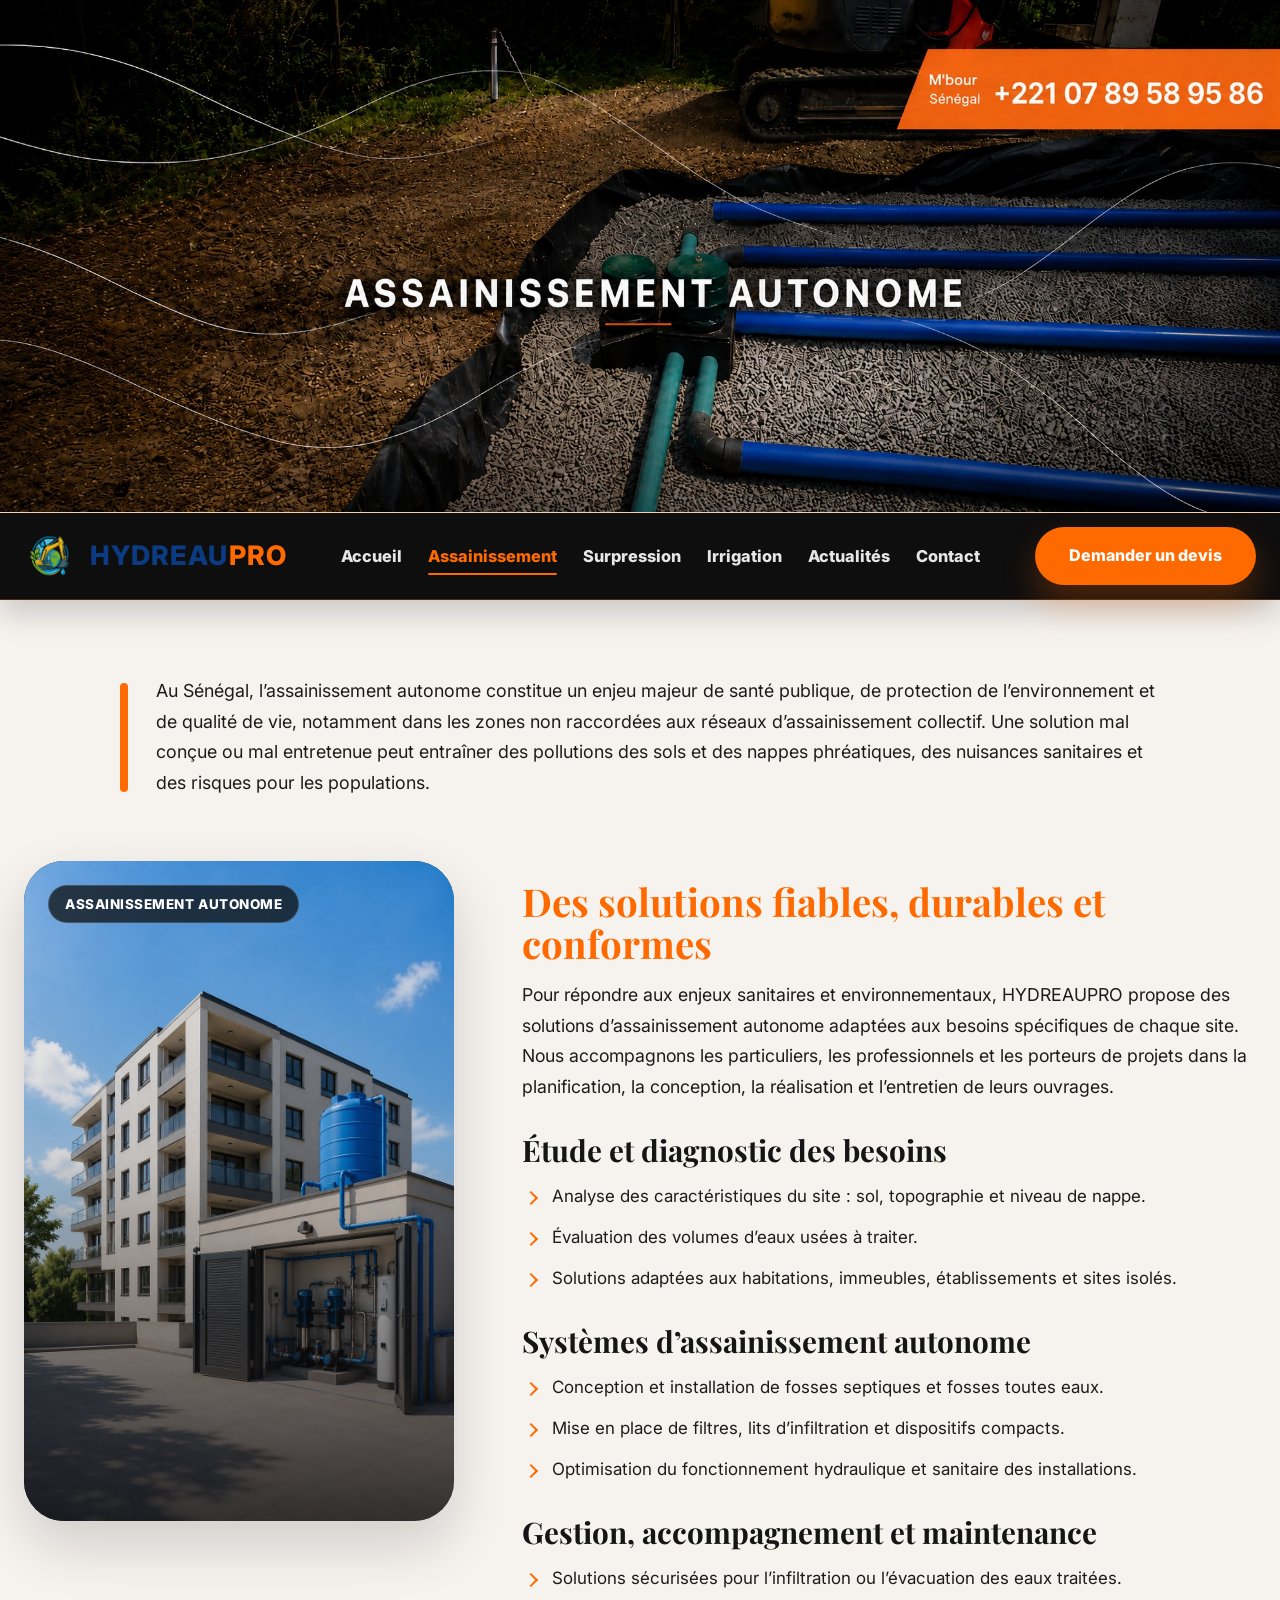
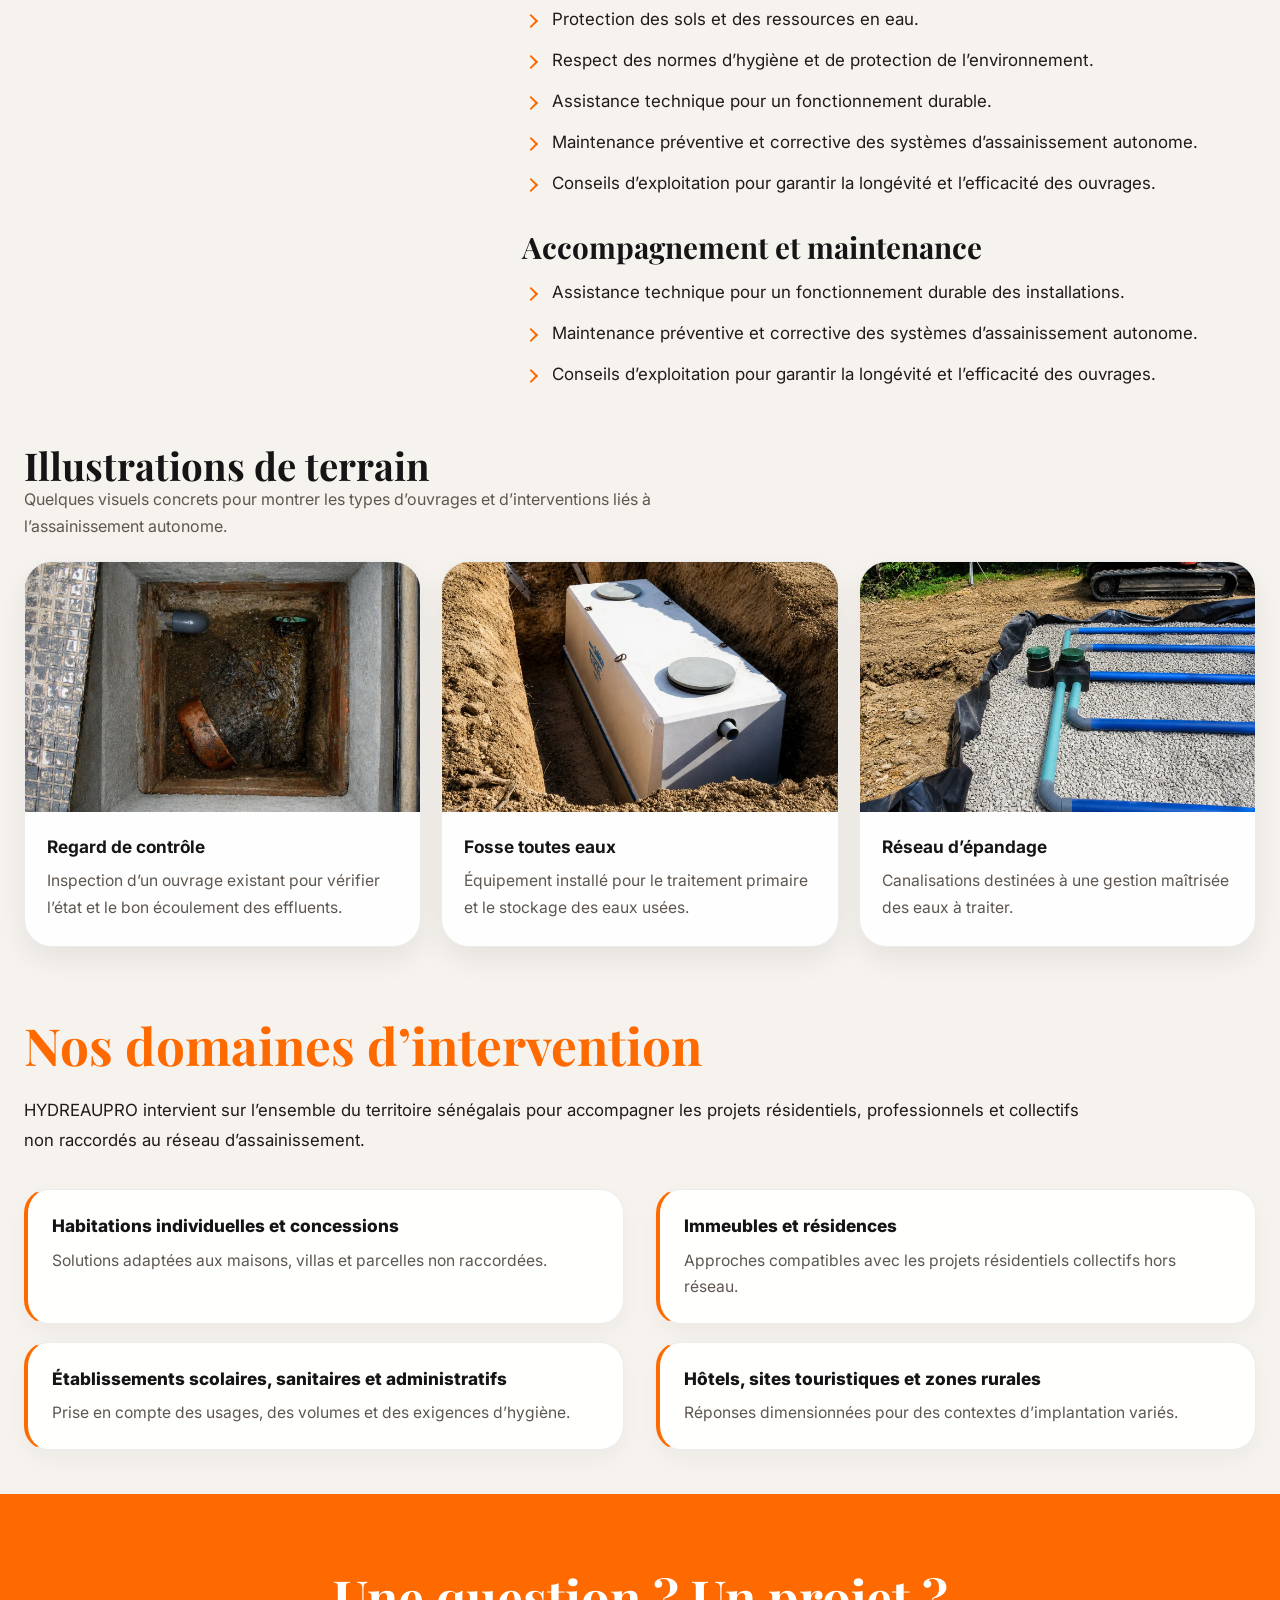
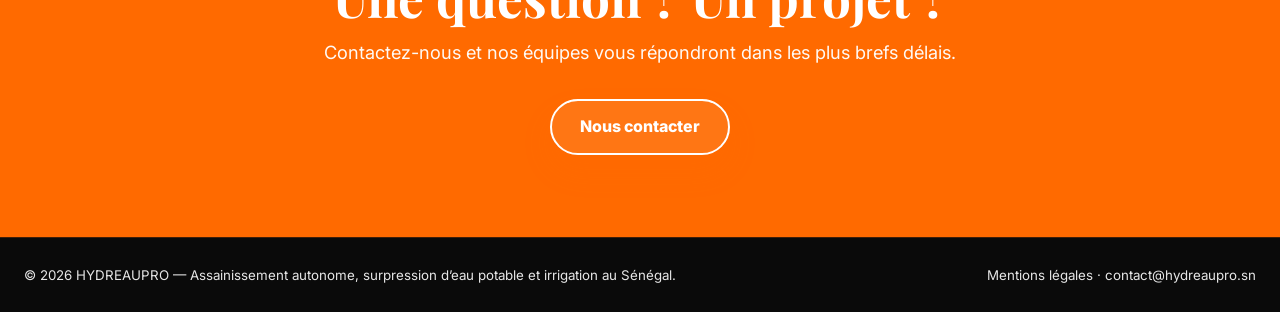
==== commit 1ba5a573: "Add files via upload" ====
--- a/assainissement.html
+++ b/assainissement.html
@@ -1,174 +1,208 @@
-<!doctype html>
-<html lang="fr">
-<head>
-  <meta charset="utf-8">
-  <meta name="viewport" content="width=device-width, initial-scale=1">
-  <title>Assainissement autonome — HYDREAUPRO</title>
-  <meta name="description" content="HYDREAUPRO accompagne les particuliers, professionnels et porteurs de projets dans la conception de solutions d’assainissement autonome fiables et durables au Sénégal.">
-  <link rel="preconnect" href="https://fonts.googleapis.com">
-  <link rel="preconnect" href="https://fonts.gstatic.com" crossorigin>
-  <link rel="stylesheet" href="style.css">
-  <script defer src="main.js"></script>
-</head>
-
-<body class="prest-page service-page-assainissement">
-
-  <header class="hero-banner">
-    <img src="images/bannieres.webp" alt="Bannière HYDREAUPRO">
-  </header>
-
-  <nav class="site-header" aria-label="Navigation principale">
-    <div class="container nav-inner">
-      <a href="index.html" class="brand">
-        <img src="images/logo-hydreaupro.webp" alt="Logo HYDREAUPRO">
-        <span class="brand-text">
-          <span class="brand-text__blue">HYDREAU</span><span class="brand-text__orange">PRO</span>
-        </span>
-      </a>
-
-      <button class="nav-toggle" type="button" aria-label="Ouvrir le menu" aria-expanded="false">☰</button>
-
-      <ul class="nav-menu">
-        <li><a href="index.html">Accueil</a></li>
-        <li><a href="assainissement.html" class="active" aria-current="page">Assainissement</a></li>
-        <li><a href="distribution.html">Surpression</a></li>
-        <li><a href="irrigation.html">Irrigation</a></li>
-        <li><a href="actualites.php">Actualités</a></li>
-        <li><a href="contact.html">Contact</a></li>
-      </ul>
-
-      <a href="contact.html" class="btn-devis">Demander un devis</a>
-    </div>
-  </nav>
-
-  <main>
-
-    <section class="page-header page-header--intro-only">
-      <div class="container">
-        <div class="page-title page-title--compact">
-          <h1 class="visually-hidden">Assainissement autonome</h1>
-          <div class="page-intro">
-            <p>Au Sénégal, l’assainissement autonome constitue un enjeu majeur de santé publique, de protection de l’environnement et de qualité de vie, notamment dans les zones non raccordées aux réseaux d’assainissement collectif. Une solution d’assainissement mal conçue ou mal entretenue peut entraîner des pollutions des sols et des nappes phréatiques, des nuisances sanitaires et des risques pour les populations. Pour répondre à ces défis, HYDREAUPRO propose des solutions d’assainissement autonome fiables, durables et conformes aux normes, garantissant une gestion efficace et sécurisée des eaux usées domestiques et assimilées.</p>
-          </div>
-        </div>
-      </div>
-    </section>
-
-    <section class="content-section">
-      <div class="container service-block">
-
-        <aside class="service-media service-media--plan" aria-label="Illustration Assainissement autonome">
-          <figure class="service-media__photo">
-            <img src="images/assainissement-cuve-enterree.webp" alt="Installation d’assainissement autonome présentée en plan large" loading="lazy">
-          </figure>
-          <div class="service-media__inner">
-            <span class="service-media__tag">Assainissement autonome</span>
-          </div>
-        </aside>
-
-        <div class="content-column">
-          <h2 class="section-title">Nos solutions d’assainissement autonome</h2>
-
-          <p class="section-text">HYDREAUPRO accompagne les particuliers, professionnels et porteurs de projets dans la planification, la conception, la réalisation et l’entretien de leurs ouvrages d’assainissement autonome.</p>
-
-          <h3 class="subheading">Étude et diagnostic des besoins en assainissement</h3>
-          <ul class="arrow-list">
-            <li>Analyse des caractéristiques du site : sol, topographie et niveau de nappe.</li>
-            <li>Évaluation des volumes d’eaux usées à traiter.</li>
-            <li>Solutions adaptées aux habitations, immeubles, établissements et sites isolés.</li>
-          </ul>
-          <h3 class="subheading">Systèmes d’assainissement autonome</h3>
-          <ul class="arrow-list">
-            <li>Conception et installation de fosses septiques et fosses toutes eaux.</li>
-            <li>Mise en place de systèmes de traitement adaptés : filtres, lits d’infiltration et dispositifs compacts.</li>
-            <li>Optimisation du fonctionnement hydraulique et sanitaire des installations.</li>
-          </ul>
-          <h3 class="subheading">Gestion et évacuation des eaux usées</h3>
-          <ul class="arrow-list">
-            <li>Solutions sécurisées pour l’infiltration ou l’évacuation des eaux traitées.</li>
-            <li>Protection des sols et des ressources en eau.</li>
-            <li>Respect des normes d’hygiène et de protection de l’environnement.</li>
-            <li>Réutilisation des eaux usées traitées.</li>
-          </ul>
-      </div>
-    </section>
-
-    <section class="container photo-gallery">
-      <div class="photo-gallery__head">
-        <div>
-          <h2>Illustrations de terrain</h2>
-          <p>Quelques visuels concrets pour montrer les types d’ouvrages et d’interventions liés à cette prestation.</p>
-        </div>
-      </div>
-
-      <div class="photo-gallery__grid">
-        <article class="photo-card">
-          <img src="images/assainissement-regard.webp" alt="Regard de contrôle" loading="lazy">
-          <div class="photo-card__body">
-            <strong>Regard de contrôle</strong>
-            <p>Inspection d’un ouvrage existant pour vérifier l’état et le bon écoulement des effluents.</p>
-          </div>
-        </article>
-        <article class="photo-card">
-          <img src="images/assainissement-cuve-tranchee.webp" alt="Fosse toutes eaux" loading="lazy">
-          <div class="photo-card__body">
-            <strong>Fosse toutes eaux</strong>
-            <p>Équipement installé pour le traitement primaire et le stockage des eaux usées.</p>
-          </div>
-        </article>
-        <article class="photo-card">
-          <img src="images/assainissement-epandage-tuyaux.webp" alt="Réseau d’épandage" loading="lazy">
-          <div class="photo-card__body">
-            <strong>Réseau d’épandage</strong>
-            <p>Canalisations destinées à une gestion maîtrisée des eaux à traiter.</p>
-          </div>
-        </article>
-      </div>
-    </section>
-
-    <section class="intervention-section">
-      <div class="container">
-        <h2 class="intervention-title">Nos domaines d’intervention</h2>
-        <p class="intervention-intro">HYDREAUPRO intervient sur l’ensemble du territoire sénégalais pour accompagner les projets résidentiels, professionnels et collectifs non raccordés au réseau d’assainissement.</p>
-
-        <div class="intervention-grid">
-          <article class="intervention-card">
-            <h3>Habitations individuelles et concessions</h3>
-            <p>Solutions adaptées aux maisons, villas et parcelles non raccordées.</p>
-          </article>
-          <article class="intervention-card">
-            <h3>Immeubles et résidences non raccordés</h3>
-            <p>Approches compatibles avec les projets résidentiels collectifs hors réseau.</p>
-          </article>
-          <article class="intervention-card">
-            <h3>Établissements scolaires, sanitaires et administratifs</h3>
-            <p>Prise en compte des usages, des volumes et des exigences d’hygiène.</p>
-          </article>
-          <article class="intervention-card">
-            <h3>Hôtels, sites touristiques et zones rurales</h3>
-            <p>Réponses dimensionnées pour des contextes d’implantation variés.</p>
-          </article>
-        </div>
-      </div>
-    </section>
-
-    <section class="cta-band">
-      <div class="container">
-        <h2>Votre projet d’assainissement autonome</h2>
-        <div class="btn-row">
-          <a class="btn-cta" href="contact.html">Nous contacter</a>
-        </div>
-      </div>
-    </section>
-
-  </main>
-
-  <footer class="site-footer">
-    <div class="container site-footer__inner">
-      <small>© 2026 HYDREAUPRO — Assainissement autonome, surpression d’eau potable et irrigation au Sénégal.</small>
-      <small><a href="mentions-legales.html">Mentions légales</a> · <a href="mailto:contact@hydraupro.sn">contact@hydraupro.sn</a></small>
-    </div>
-  </footer>
-
-</body>
-</html>
+<!doctype html>
+<html lang="fr">
+<head>
+  <meta charset="utf-8">
+  <meta name="viewport" content="width=device-width, initial-scale=1">
+  <title>Assainissement autonome — HYDREAUPRO</title>
+  <meta name="description" content="HYDREAUPRO accompagne les particuliers, professionnels et porteurs de projets dans la conception de solutions d’assainissement autonome fiables et durables au Sénégal.">
+  <link rel="preconnect" href="https://fonts.googleapis.com">
+  <link rel="preconnect" href="https://fonts.gstatic.com" crossorigin>
+  <link rel="stylesheet" href="style.css">
+  <script defer src="main.js"></script>
+</head>
+
+<body class="prest-page prest-page--assainissement">
+
+  <header class="hero-banner">
+    <img src="images/banniere-assainissement-autonome.webp" alt="Bannière assainissement autonome HYDREAUPRO">
+  </header>
+
+  <nav class="site-header" aria-label="Navigation principale">
+    <div class="container nav-inner">
+      <a href="index.html" class="brand">
+        <img src="images/logo-hydreaupro.webp" alt="Logo HYDREAUPRO">
+        <span class="brand-text">
+          <span class="brand-text__blue">HYDREAU</span><span class="brand-text__orange">PRO</span>
+        </span>
+      </a>
+
+      <button class="nav-toggle" type="button" aria-label="Ouvrir le menu" aria-expanded="false">☰</button>
+
+      <ul class="nav-menu">
+        <li><a href="index.html">Accueil</a></li>
+        <li><a href="assainissement.html" class="active" aria-current="page">Assainissement</a></li>
+        <li><a href="surpression.html">Surpression</a></li>
+        <li><a href="irrigation.html">Irrigation</a></li>
+        <li><a href="actualites.php">Actualités</a></li>
+        <li><a href="contact.html">Contact</a></li>
+      </ul>
+
+      <a href="contact.html" class="btn-devis">Demander un devis</a>
+    </div>
+  </nav>
+
+  <main>
+
+    <section class="page-header">
+      <div class="container">
+        <div class="page-title">
+          <div class="page-intro">
+            <p>
+              Au Sénégal, l’assainissement autonome constitue un enjeu majeur de santé publique,
+              de protection de l’environnement et de qualité de vie, notamment dans les zones non
+              raccordées aux réseaux d’assainissement collectif. Une solution mal conçue ou mal
+              entretenue peut entraîner des pollutions des sols et des nappes phréatiques,
+              des nuisances sanitaires et des risques pour les populations.
+            </p>
+          </div>
+        </div>
+      </div>
+    </section>
+
+    <section class="content-section">
+      <div class="container service-block">
+
+        <aside class="service-media" aria-hidden="true">
+          <figure class="service-media__photo">
+            <img src="images/surpok430x660.png" alt="Installation d’assainissement autonome">
+          </figure>
+          <div class="service-media__inner">
+            <span class="service-media__tag">Assainissement autonome</span>
+          </div>
+        </aside>
+
+        <div class="content-column">
+          <h2 class="section-title">Des solutions fiables, durables et conformes</h2>
+
+          <p class="section-text">
+            Pour répondre aux enjeux sanitaires et environnementaux, HYDREAUPRO propose des
+            solutions d’assainissement autonome adaptées aux besoins spécifiques de chaque site.
+            Nous accompagnons les particuliers, les professionnels et les porteurs de projets
+            dans la planification, la conception, la réalisation et l’entretien de leurs ouvrages.
+          </p>
+
+          <h3 class="subheading">Étude et diagnostic des besoins</h3>
+          <ul class="arrow-list">
+            <li>Analyse des caractéristiques du site : sol, topographie et niveau de nappe.</li>
+            <li>Évaluation des volumes d’eaux usées à traiter.</li>
+            <li>Solutions adaptées aux habitations, immeubles, établissements et sites isolés.</li>
+          </ul>
+
+          <h3 class="subheading">Systèmes d’assainissement autonome</h3>
+          <ul class="arrow-list">
+            <li>Conception et installation de fosses septiques et fosses toutes eaux.</li>
+            <li>Mise en place de filtres, lits d’infiltration et dispositifs compacts.</li>
+            <li>Optimisation du fonctionnement hydraulique et sanitaire des installations.</li>
+          </ul>
+
+          <h3 class="subheading">Gestion, accompagnement et maintenance</h3>
+          <ul class="arrow-list">
+            <li>Solutions sécurisées pour l’infiltration ou l’évacuation des eaux traitées.</li>
+            <li>Protection des sols et des ressources en eau.</li>
+            <li>Respect des normes d’hygiène et de protection de l’environnement.</li>
+            <li>Assistance technique pour un fonctionnement durable.</li>
+            <li>Maintenance préventive et corrective des systèmes d’assainissement autonome.</li>
+            <li>Conseils d’exploitation pour garantir la longévité et l’efficacité des ouvrages.</li>
+          </ul>
+
+          <h3 class="subheading">Accompagnement et maintenance</h3>
+          <ul class="arrow-list">
+            <li>Assistance technique pour un fonctionnement durable des installations.</li>
+            <li>Maintenance préventive et corrective des systèmes d’assainissement autonome.</li>
+            <li>Conseils d’exploitation pour garantir la longévité et l’efficacité des ouvrages.</li>
+         </ul>
+        </div>
+
+      </div>
+    </section>
+
+        <section class="container photo-gallery">
+      <div class="photo-gallery__head">
+        <div>
+          <h2>Illustrations de terrain</h2>
+          <p>Quelques visuels concrets pour montrer les types d’ouvrages et d’interventions liés à l’assainissement autonome.</p>
+        </div>
+      </div>
+
+      <div class="photo-gallery__grid">
+        <article class="photo-card">
+          <img src="images/assainissement-regard.webp" alt="Regard de contrôle">
+          <div class="photo-card__body">
+            <strong>Regard de contrôle</strong>
+            <p>Inspection d’un ouvrage existant pour vérifier l’état et le bon écoulement des effluents.</p>
+          </div>
+        </article>
+
+        <article class="photo-card">
+          <img src="images/assainissement-fosse.webp" alt="Fosse toutes eaux">
+          <div class="photo-card__body">
+            <strong>Fosse toutes eaux</strong>
+            <p>Équipement installé pour le traitement primaire et le stockage des eaux usées.</p>
+          </div>
+        </article>
+
+        <article class="photo-card">
+          <img src="images/assainissement-epandage.webp" alt="Réseau d’épandage">
+          <div class="photo-card__body">
+            <strong>Réseau d’épandage</strong>
+            <p>Canalisations destinées à une gestion maîtrisée des eaux à traiter.</p>
+          </div>
+        </article>
+      </div>
+    </section>
+
+    <section class="intervention-section">
+      <div class="container">
+        <h2 class="intervention-title">Nos domaines d’intervention</h2>
+        <p class="intervention-intro">
+          HYDREAUPRO intervient sur l’ensemble du territoire sénégalais pour accompagner les projets
+          résidentiels, professionnels et collectifs non raccordés au réseau d’assainissement.
+        </p>
+
+        <div class="intervention-grid">
+          <article class="intervention-card">
+            <h3>Habitations individuelles et concessions</h3>
+            <p>Solutions adaptées aux maisons, villas et parcelles non raccordées.</p>
+          </article>
+
+          <article class="intervention-card">
+            <h3>Immeubles et résidences</h3>
+            <p>Approches compatibles avec les projets résidentiels collectifs hors réseau.</p>
+          </article>
+
+          <article class="intervention-card">
+            <h3>Établissements scolaires, sanitaires et administratifs</h3>
+            <p>Prise en compte des usages, des volumes et des exigences d’hygiène.</p>
+          </article>
+
+          <article class="intervention-card">
+            <h3>Hôtels, sites touristiques et zones rurales</h3>
+            <p>Réponses dimensionnées pour des contextes d’implantation variés.</p>
+          </article>
+        </div>
+      </div>
+    </section>
+
+
+    <section class="cta-band cta-band--split">
+      <div class="container cta-band__inner">
+        <div class="cta-band__text">
+          <h2>Une question ? Un projet ?</h2>
+          <p>Contactez-nous et nos équipes vous répondront dans les plus brefs délais.</p>
+        </div>
+        <div class="btn-row">
+          <a href="contact.html" class="btn-cta">Nous contacter</a>
+        </div>
+      </div>
+    </section>
+  </main>
+
+<footer class="site-footer">
+    <div class="container site-footer__inner">
+      <small>© 2026 HYDREAUPRO — Assainissement autonome, surpression d’eau potable et irrigation au Sénégal.</small>
+      <small><a href="mentions-legales.html">Mentions légales</a> · <a href="mailto:contact@hydreaupro.sn">contact@hydreaupro.sn</a></small>
+    </div>
+  </footer>
+
+</body>
+</html>
--- a/style.css
+++ b/style.css
@@ -1408,3 +1408,78 @@
     text-align: center;
   }
 }
+
+
+
+/* =========================================================
+   CORRECTIF CIBLÉ — IMAGE ASSAINISSEMENT NON COUPÉE
+   Objectif :
+   - garder la photo entière dans le bloc vertical ;
+   - ne pas toucher à la page d'accueil ;
+   - ne pas modifier le CTA orange ;
+   - conserver image à gauche / texte à droite.
+========================================================= */
+
+.service-page-assainissement .service-media {
+  background: #f5f5f5 !important;
+}
+
+.service-page-assainissement .service-media__photo {
+  width: 100% !important;
+  height: 640px !important;
+  min-height: 640px !important;
+  max-width: 440px !important;
+  margin: 0 auto !important;
+  display: flex !important;
+  align-items: center !important;
+  justify-content: center !important;
+  overflow: hidden !important;
+  background: #f5f5f5 !important;
+  border-radius: 28px !important;
+}
+
+.service-page-assainissement .service-media__photo img {
+  width: 100% !important;
+  height: 100% !important;
+  object-fit: contain !important;
+  object-position: center center !important;
+  display: block !important;
+}
+
+/* On enlève l'overlay sombre uniquement sur l'image de gauche de la page assainissement */
+.service-page-assainissement .service-media__photo::after {
+  display: none !important;
+}
+
+/* On garde l'image à gauche et le texte à droite */
+.service-page-assainissement .service-block {
+  grid-template-columns: minmax(320px, 440px) minmax(0, 1fr) !important;
+  align-items: start !important;
+}
+
+.service-page-assainissement .service-media {
+  order: 1 !important;
+}
+
+.service-page-assainissement .content-column {
+  order: 2 !important;
+}
+
+/* Responsive mobile : l'image reste entière */
+@media (max-width: 1180px) {
+  .service-page-assainissement .service-block {
+    grid-template-columns: 1fr !important;
+  }
+
+  .service-page-assainissement .service-media {
+    max-width: 440px !important;
+    margin: 0 auto !important;
+  }
+}
+
+@media (max-width: 640px) {
+  .service-page-assainissement .service-media__photo {
+    height: 520px !important;
+    min-height: 520px !important;
+  }
+}
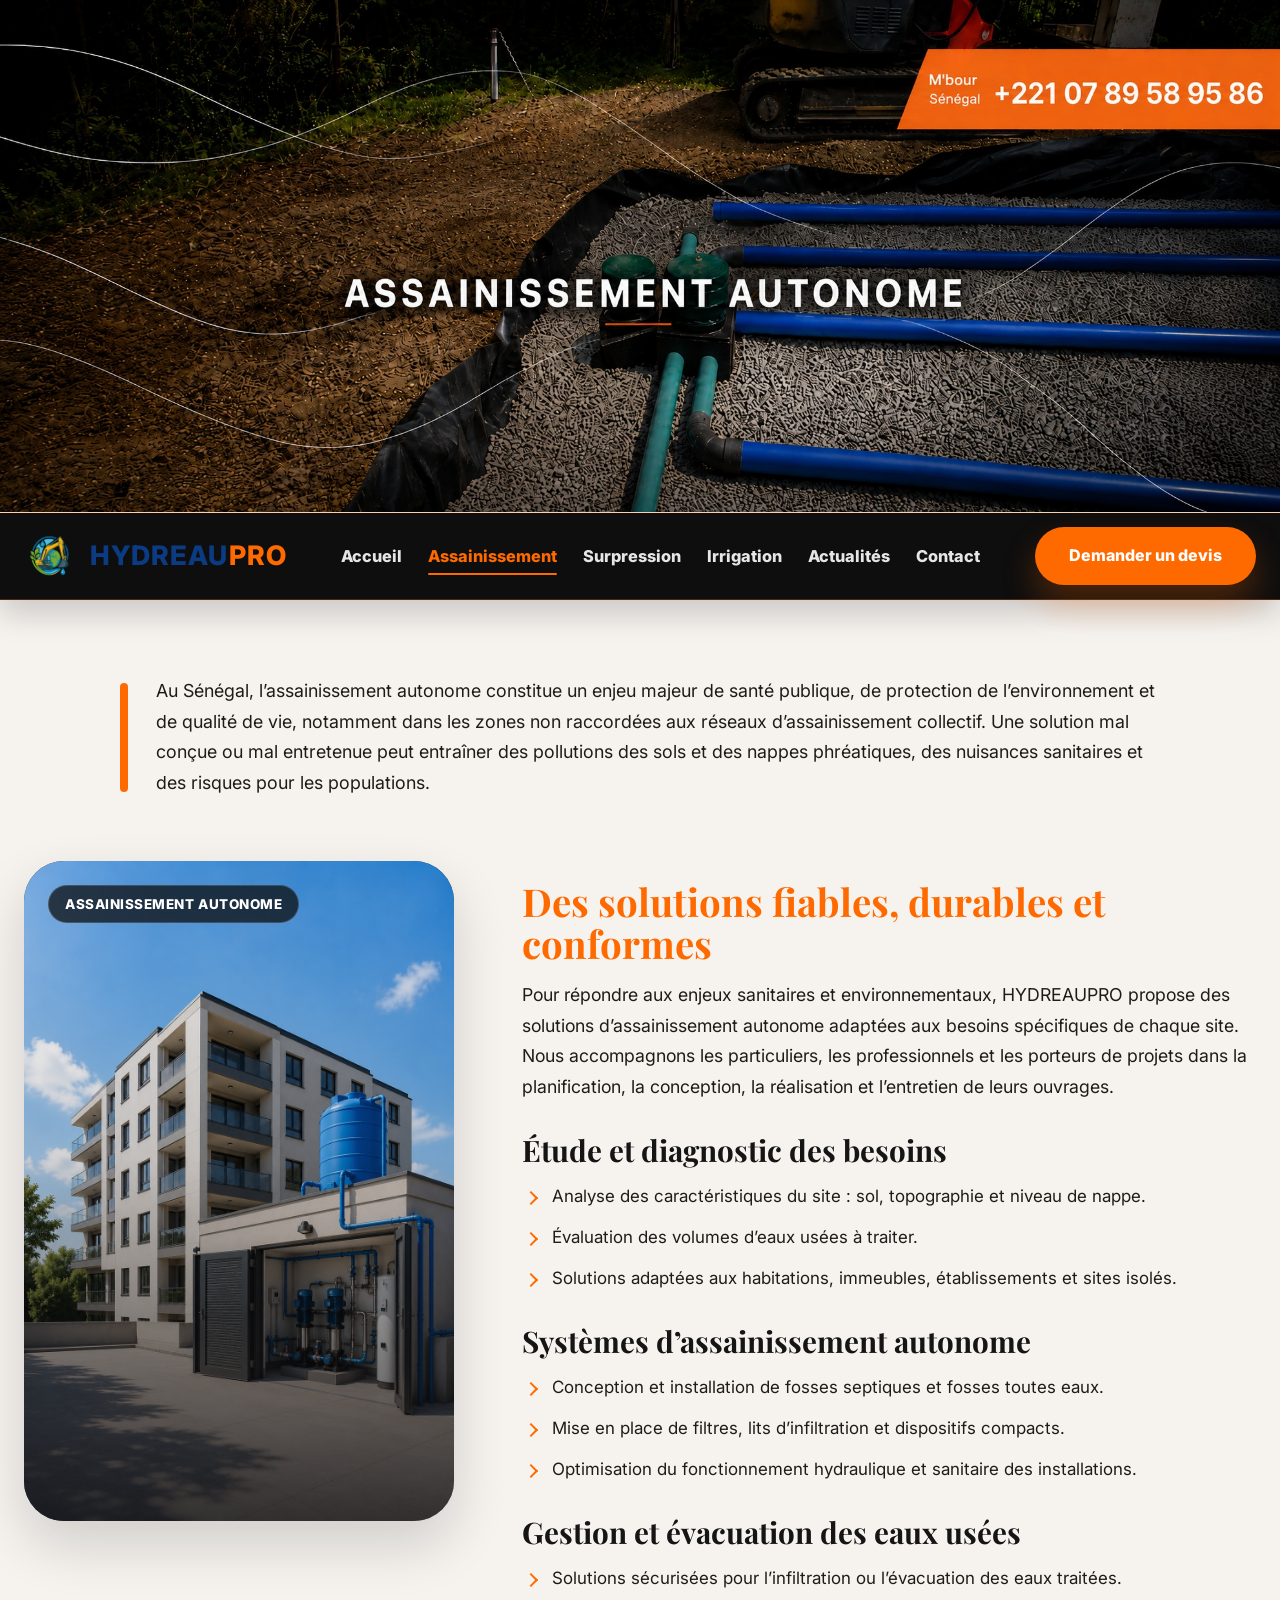
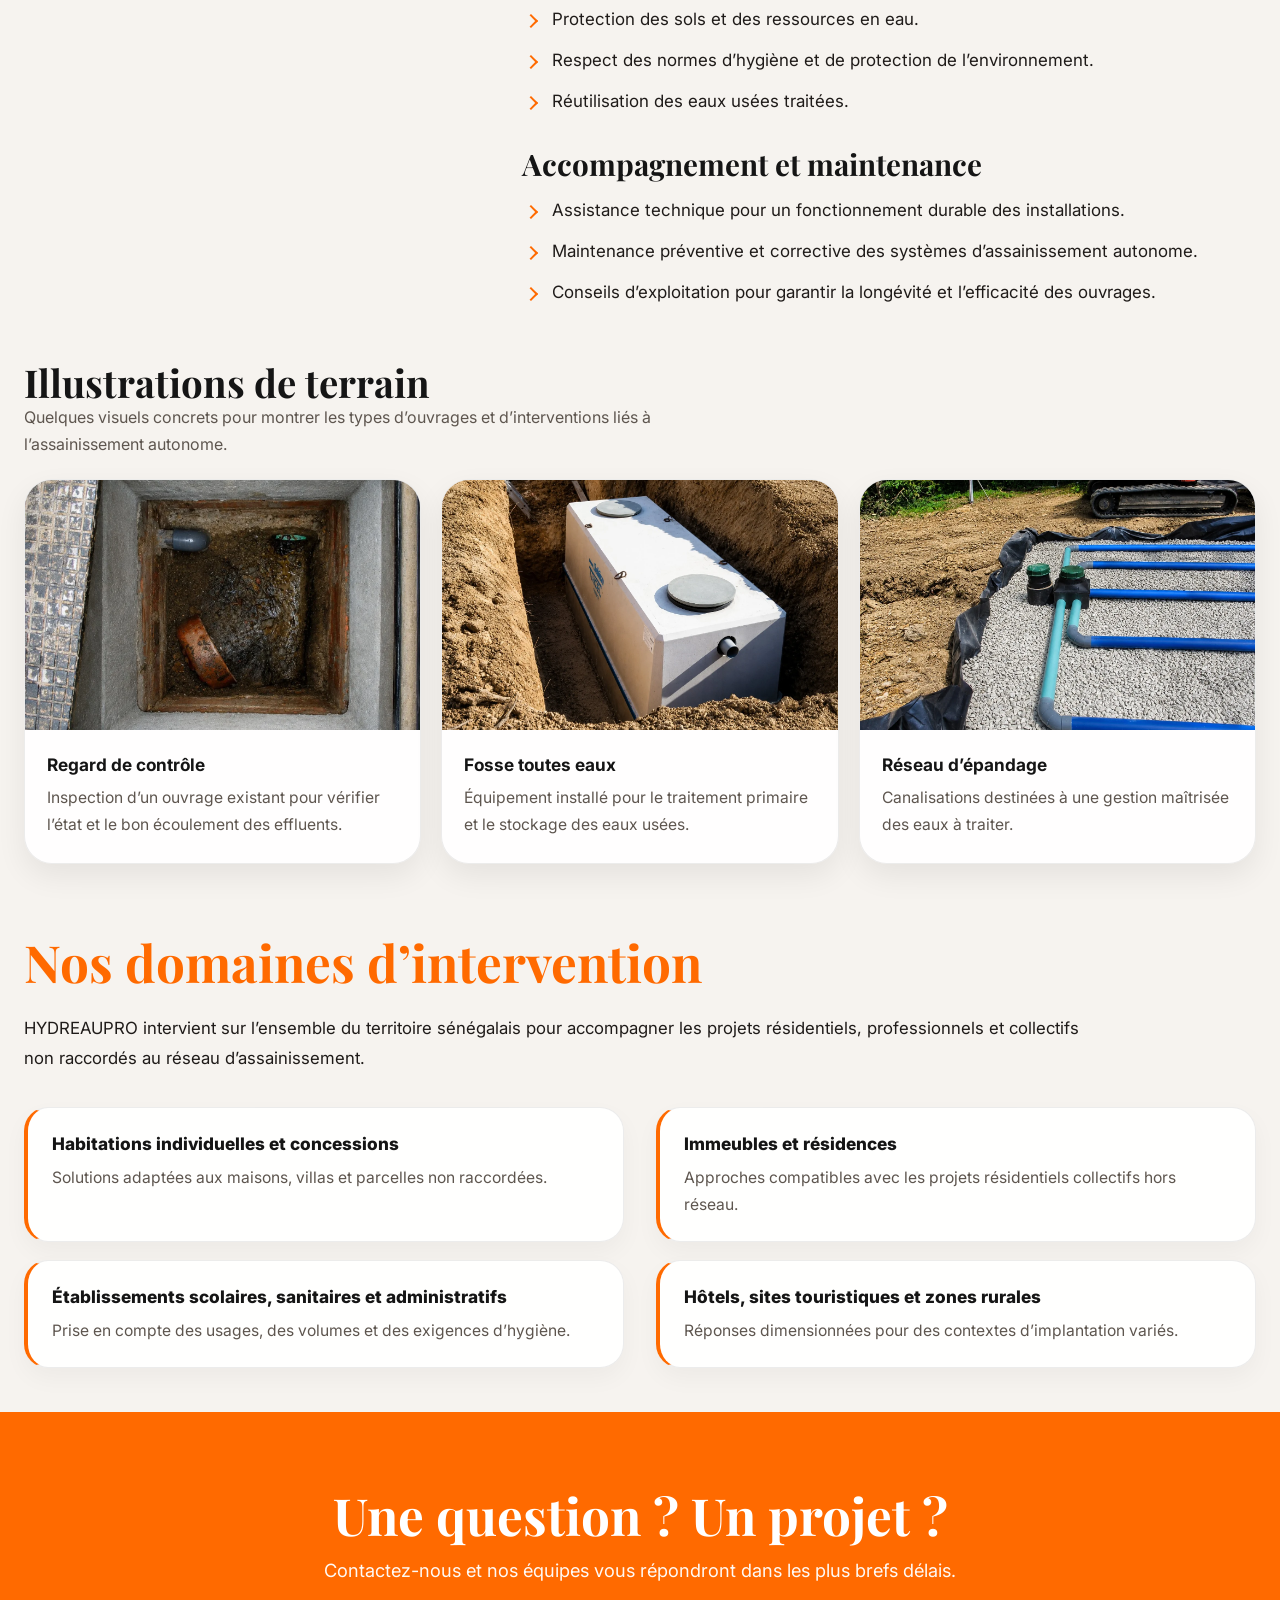
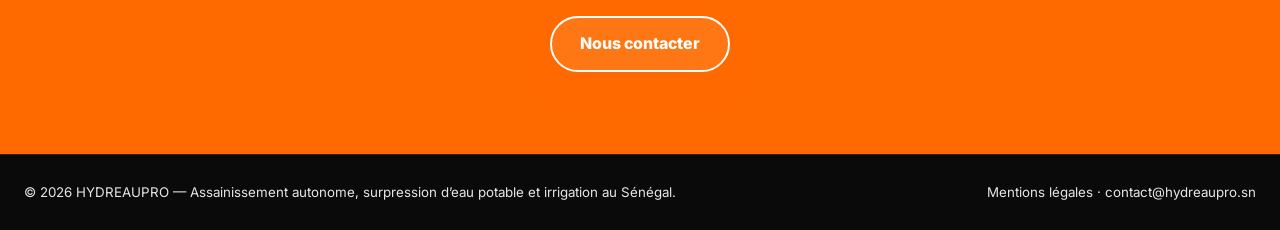
==== commit 6ad86990: "Add files via upload" ====
--- a/assainissement.html
+++ b/assainissement.html
@@ -95,14 +95,12 @@
             <li>Optimisation du fonctionnement hydraulique et sanitaire des installations.</li>
           </ul>
 
-          <h3 class="subheading">Gestion, accompagnement et maintenance</h3>
+          <h3 class="subheading">Gestion et évacuation des eaux usées</h3>
           <ul class="arrow-list">
             <li>Solutions sécurisées pour l’infiltration ou l’évacuation des eaux traitées.</li>
             <li>Protection des sols et des ressources en eau.</li>
             <li>Respect des normes d’hygiène et de protection de l’environnement.</li>
-            <li>Assistance technique pour un fonctionnement durable.</li>
-            <li>Maintenance préventive et corrective des systèmes d’assainissement autonome.</li>
-            <li>Conseils d’exploitation pour garantir la longévité et l’efficacité des ouvrages.</li>
+            <li>Réutilisation des eaux usées traitées.</li>
           </ul>
 
           <h3 class="subheading">Accompagnement et maintenance</h3>
@@ -110,9 +108,8 @@
             <li>Assistance technique pour un fonctionnement durable des installations.</li>
             <li>Maintenance préventive et corrective des systèmes d’assainissement autonome.</li>
             <li>Conseils d’exploitation pour garantir la longévité et l’efficacité des ouvrages.</li>
-         </ul>
-        </div>
-
+          </ul>
+        </div>
       </div>
     </section>
 
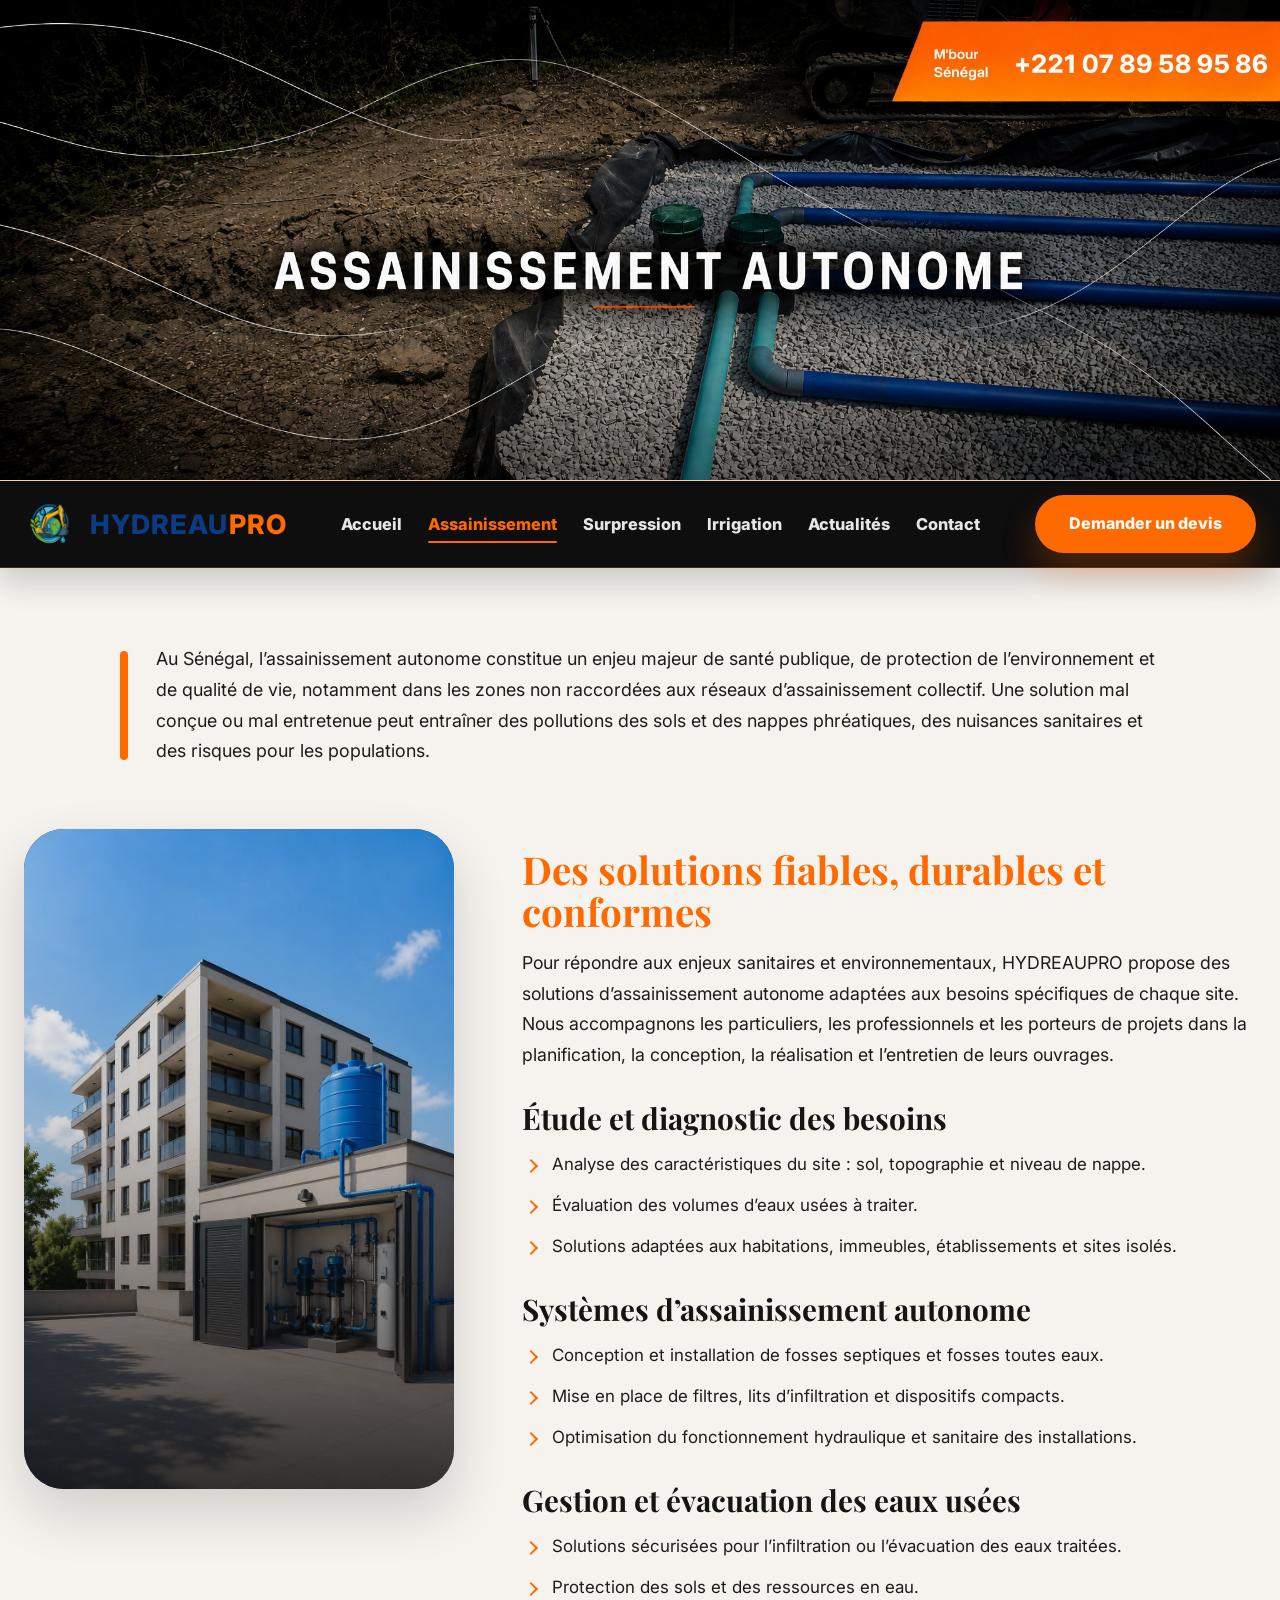
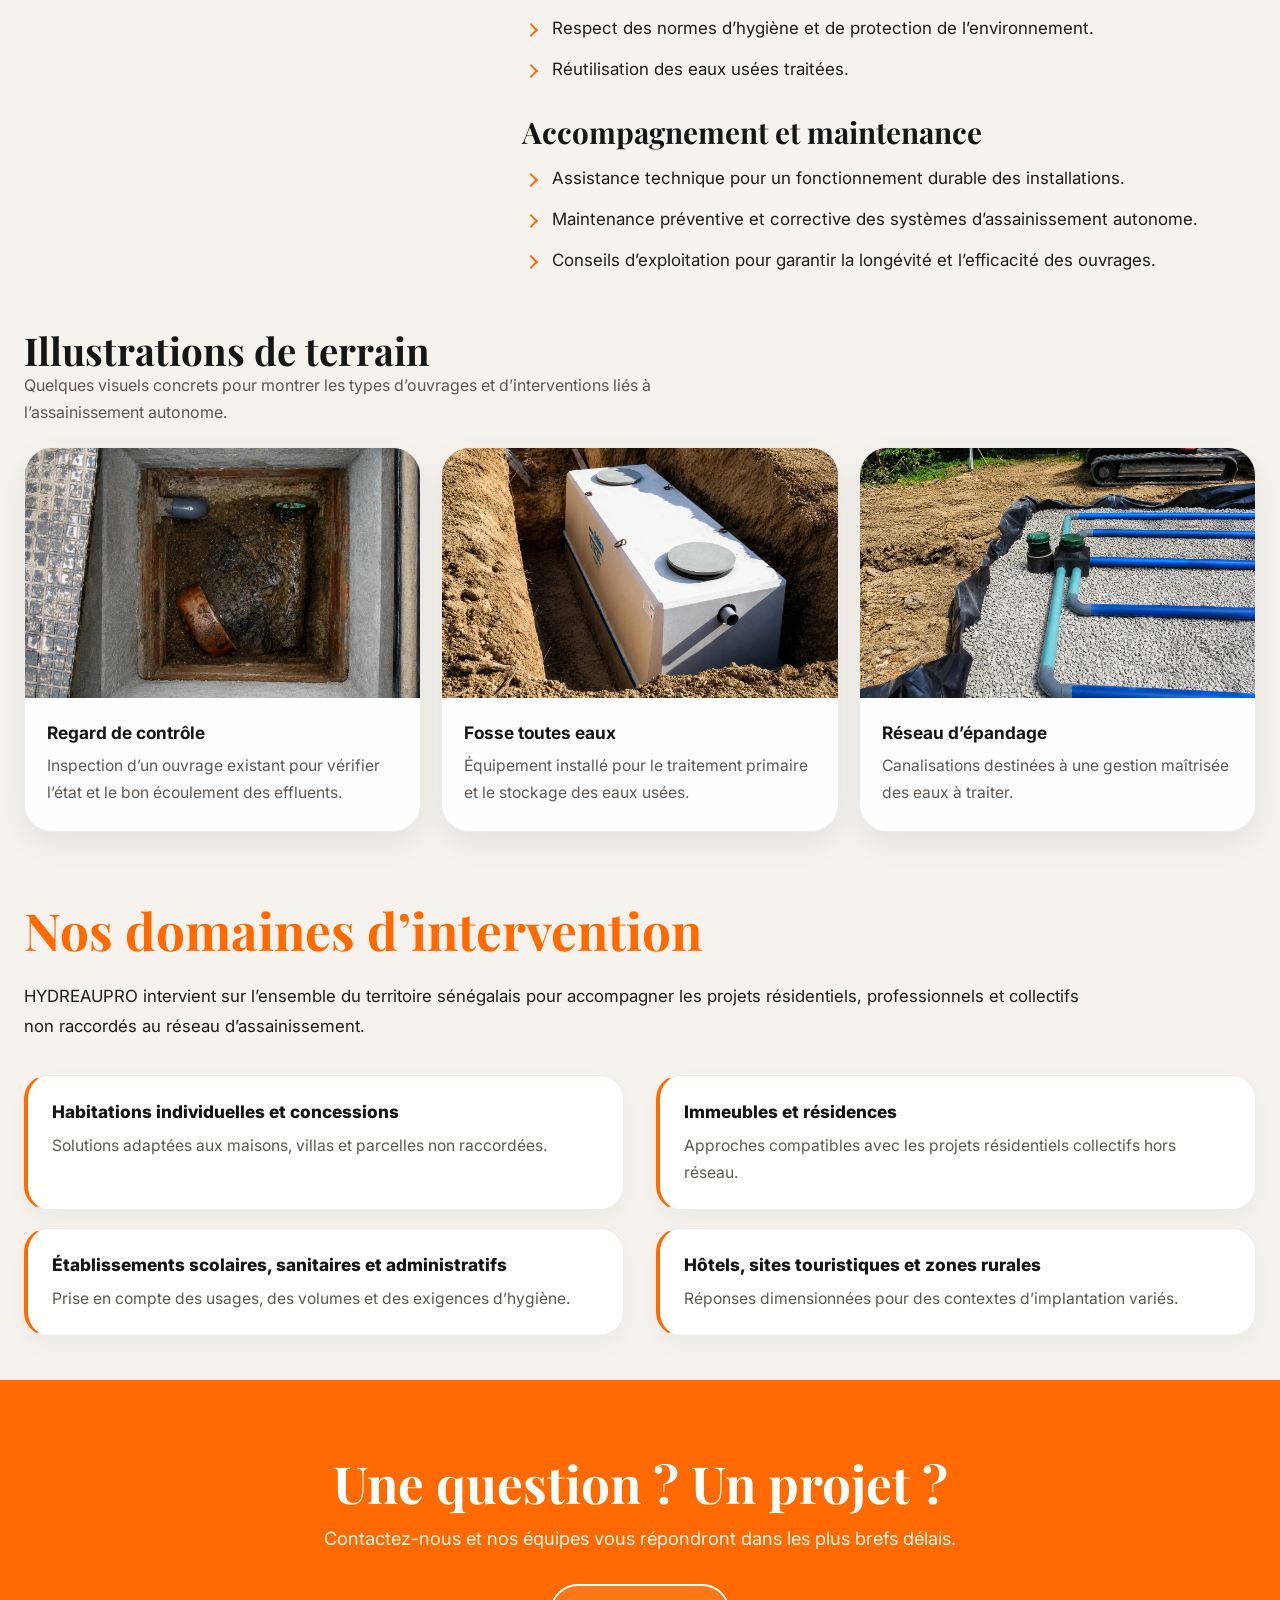
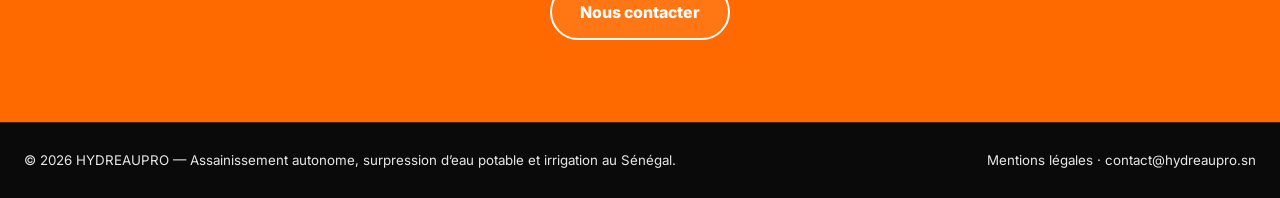
==== commit 7285ef0d: "Add files via upload" ====
--- a/assainissement.html
+++ b/assainissement.html
@@ -64,10 +64,9 @@
 
         <aside class="service-media" aria-hidden="true">
           <figure class="service-media__photo">
-            <img src="images/surpok430x660.png" alt="Installation d’assainissement autonome">
+            <img src="images/surpok430x660.webp" alt="Installation d’assainissement autonome">
           </figure>
           <div class="service-media__inner">
-            <span class="service-media__tag">Assainissement autonome</span>
           </div>
         </aside>
 
@@ -181,18 +180,17 @@
     </section>
 
 
-    <section class="cta-band cta-band--split">
-      <div class="container cta-band__inner">
-        <div class="cta-band__text">
-          <h2>Une question ? Un projet ?</h2>
-          <p>Contactez-nous et nos équipes vous répondront dans les plus brefs délais.</p>
-        </div>
-        <div class="btn-row">
-          <a href="contact.html" class="btn-cta">Nous contacter</a>
-        </div>
-      </div>
-    </section>
-  </main>
+<section class="cta-band cta-band--split">
+  <div class="container cta-band__inner">
+    <div class="cta-band__text">
+      <h2>Une question ? Un projet ?</h2>
+      <p>Contactez-nous et nos équipes vous répondront dans les plus brefs délais.</p>
+    </div>
+    <div class="btn-row">
+      <a href="contact.html" class="btn-cta">Nous contacter</a>
+    </div>
+  </div>
+</section>
 
 <footer class="site-footer">
     <div class="container site-footer__inner">
--- a/style.css
+++ b/style.css
@@ -1483,3 +1483,16 @@
     min-height: 520px !important;
   }
 }
+/* Bulle Coordonnées — page contact */
+.contact-page .contact-info__block .section-kicker {
+  display: flex;
+  width: fit-content;
+  margin: 0 auto 22px;
+  padding: 0 24px;
+  min-height: 44px;
+  align-items: center;
+  justify-content: center;
+  font-size: 0.9rem;
+  font-weight: 900;
+  letter-spacing: 0.12em;
+}
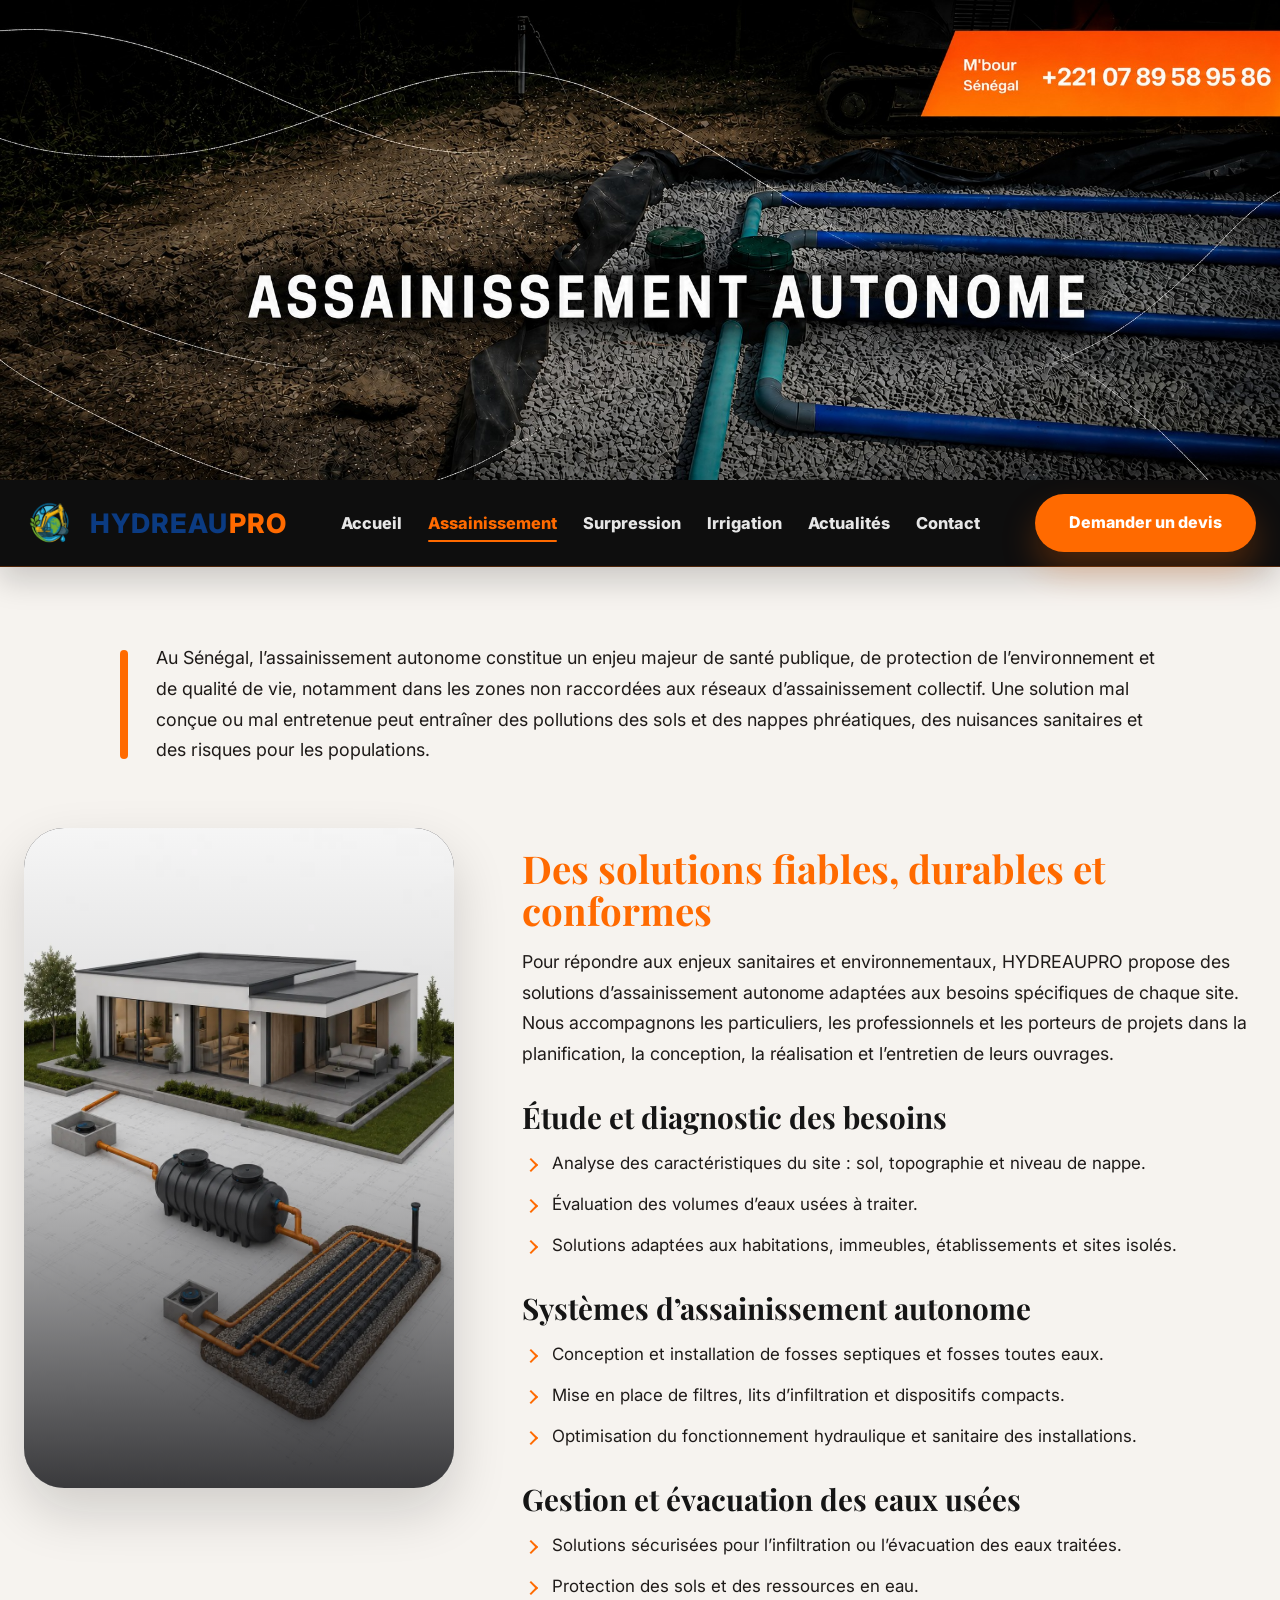
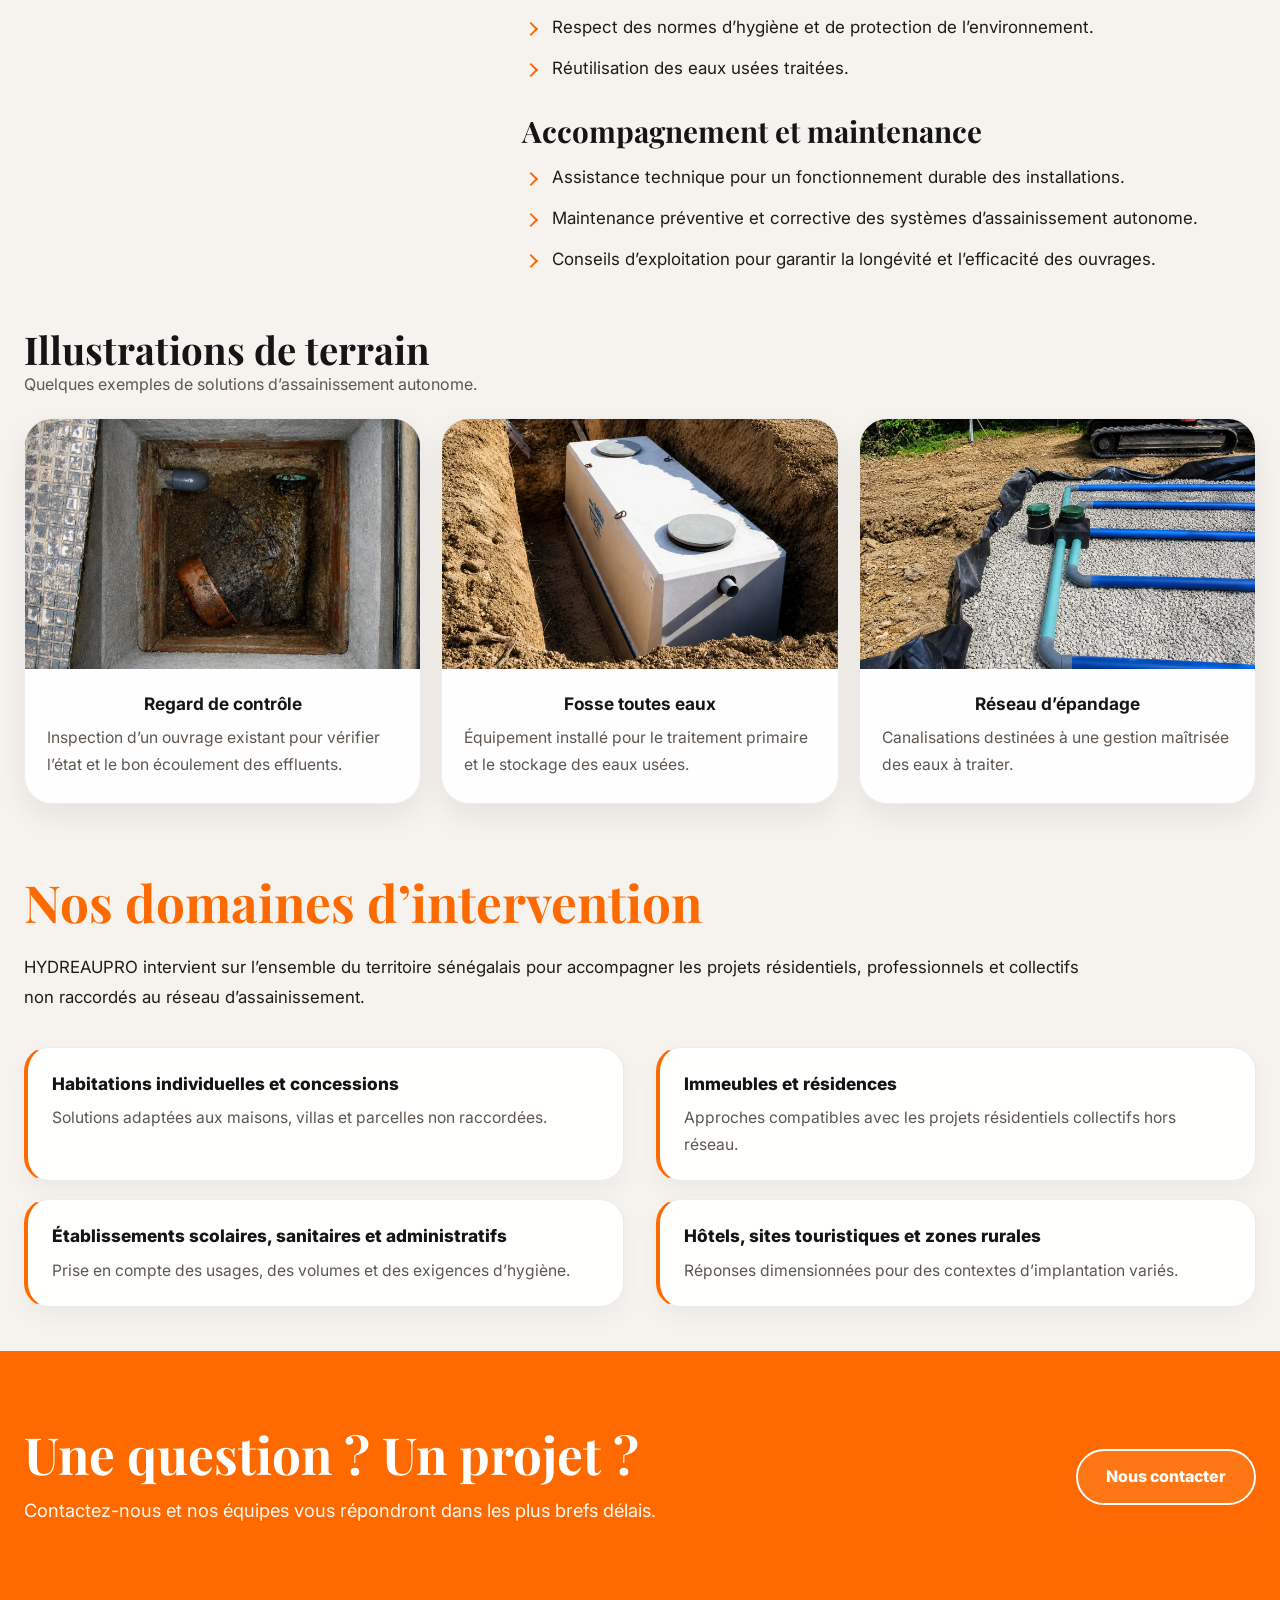
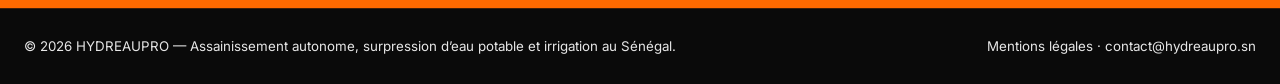
==== commit 86a8e1d4: "Add files via upload" ====
--- a/assainissement.html
+++ b/assainissement.html
@@ -64,7 +64,7 @@
 
         <aside class="service-media" aria-hidden="true">
           <figure class="service-media__photo">
-            <img src="images/surpok430x660.webp" alt="Installation d’assainissement autonome">
+            <img src="images/assainissement autonome .webp" alt="Installation d’assainissement autonome">
           </figure>
           <div class="service-media__inner">
           </div>
@@ -116,7 +116,7 @@
       <div class="photo-gallery__head">
         <div>
           <h2>Illustrations de terrain</h2>
-          <p>Quelques visuels concrets pour montrer les types d’ouvrages et d’interventions liés à l’assainissement autonome.</p>
+          <p>Quelques exemples de solutions d’assainissement autonome.</p>
         </div>
       </div>
 
--- a/style.css
+++ b/style.css
@@ -56,7 +56,7 @@
   margin: 0;
   font-family: var(--font-body);
   color: var(--text);
-  background: #fff;
+  background: var(--bg);
   line-height: 1.72;
   overflow-x: hidden;
 }
@@ -128,15 +128,20 @@
 ========================================================= */
 .hero-banner {
   width: 100%;
-  background: #fff;
+  margin: 0;
+  padding: 0;
+  background: var(--black);
   overflow: hidden;
-  border-bottom: 1px solid rgba(255, 106, 0, 0.28);
+  line-height: 0;
+  border-bottom: 0;
 }
 
 .hero-banner img {
   width: 100%;
   height: auto;
   display: block;
+  margin: 0;
+  padding: 0;
 }
 
 /* =========================================================
@@ -371,11 +376,11 @@
 body.home-page,
 body.home-clean,
 body:not(.prest-page):not(.contact-page):not(.actualites-page):not(.legal-page) {
-  background: #fff;
+  background: var(--bg);
 }
 
 .intro-strip {
-  padding: 42px 0 18px;
+  padding: 18px 0 10px;
 }
 
 .intro-strip__box {
@@ -406,7 +411,7 @@
 .cards-grid {
   display: grid;
   grid-template-columns: repeat(3, minmax(0, 1fr));
-  gap: 28px;
+  gap: 24px;
   align-items: stretch;
 }
 
@@ -447,16 +452,17 @@
   flex: 1;
   display: flex;
   flex-direction: column;
-  padding: 24px 24px 28px;
+  padding: 22px 24px 28px;
   text-align: left;
 }
 
 .service-card__body h3 {
-  margin: 0 0 10px;
+  margin: 0 0 12px;
   color: var(--black-soft);
   font-family: var(--font-title);
   font-size: 1.55rem;
   line-height: 1.15;
+  text-align: center;
 }
 
 .service-card__body p {
@@ -464,11 +470,12 @@
   color: var(--muted);
   font-size: 1rem;
   line-height: 1.75;
+  text-align: left;
 }
 
 .service-card__body .btn {
   margin-top: auto;
-  align-self: flex-start;
+  align-self: center;
 }
 
 .about-section {
@@ -944,7 +951,7 @@
 .cta-band h2 {
   margin: 0 0 12px;
   color: #fff;
-  font-size: clamp(2rem, 4vw, 3.2rem);
+  font-size: clamp(1.5rem, 4vw, 3.2rem);
 }
 
 .cta-band p {
@@ -1483,6 +1490,75 @@
     min-height: 520px !important;
   }
 }
+
+
+
+/* =========================================================
+   CORRECTIF CTA ORANGE — TEXTE À GAUCHE / BOUTON À DROITE
+   Corrige la section "Une question ? Un projet ?"
+   sans toucher au reste du site.
+========================================================= */
+
+.cta-band--split {
+  text-align: left !important;
+}
+
+.cta-band--split .cta-band__inner {
+  display: flex !important;
+  align-items: center !important;
+  justify-content: space-between !important;
+  gap: 32px !important;
+}
+
+.cta-band--split .cta-band__text {
+  flex: 1 1 auto !important;
+  max-width: 760px !important;
+}
+
+.cta-band--split .cta-band__text h2 {
+  margin: 0 0 12px !important;
+  color: #fff !important;
+}
+
+.cta-band--split .cta-band__text p {
+  max-width: none !important;
+  margin: 0 !important;
+  color: rgba(255, 255, 255, 0.96) !important;
+}
+
+.cta-band--split .btn-row {
+  display: flex !important;
+  justify-content: flex-end !important;
+  align-items: center !important;
+  flex-shrink: 0 !important;
+  margin: 0 !important;
+}
+
+.cta-band--split .btn-cta {
+  border: 2px solid #fff !important;
+  background: rgba(255, 255, 255, 0.08) !important;
+  color: #fff !important;
+}
+
+.cta-band--split .btn-cta:hover {
+  background: #fff !important;
+  color: var(--orange) !important;
+}
+
+/* Version mobile */
+@media (max-width: 768px) {
+  .cta-band--split .cta-band__inner {
+    flex-direction: column !important;
+    align-items: flex-start !important;
+  }
+
+  .cta-band--split .btn-row {
+    width: 100% !important;
+    justify-content: flex-start !important;
+  }
+}
+
+
 /* Bulle Coordonnées — page contact */
 .contact-page .contact-info__block .section-kicker {
   display: flex;
@@ -1495,4 +1571,34 @@
   font-size: 0.9rem;
   font-weight: 900;
   letter-spacing: 0.12em;
+}
+
+/* =========================================================
+   CORRECTIF — CENTRAGE DES TITRES PHOTO GALLERY
+   Centre uniquement les titres des cartes photos.
+========================================================= */
+
+.photo-gallery__grid .photo-card__body strong,
+.photo-gallery__grid .photo-card__title {
+  display: block;
+  text-align: center;
+}
+
+/* =========================================================
+   CORRECTIF — PHRASE GALERIE SUR UNE SEULE LIGNE
+========================================================= */
+
+.photo-gallery__head > div {
+  width: 100%;
+}
+
+.photo-gallery__head p {
+  max-width: none;
+  white-space: nowrap;
+}
+
+@media (max-width: 768px) {
+  .photo-gallery__head p {
+    white-space: normal;
+  }
 }
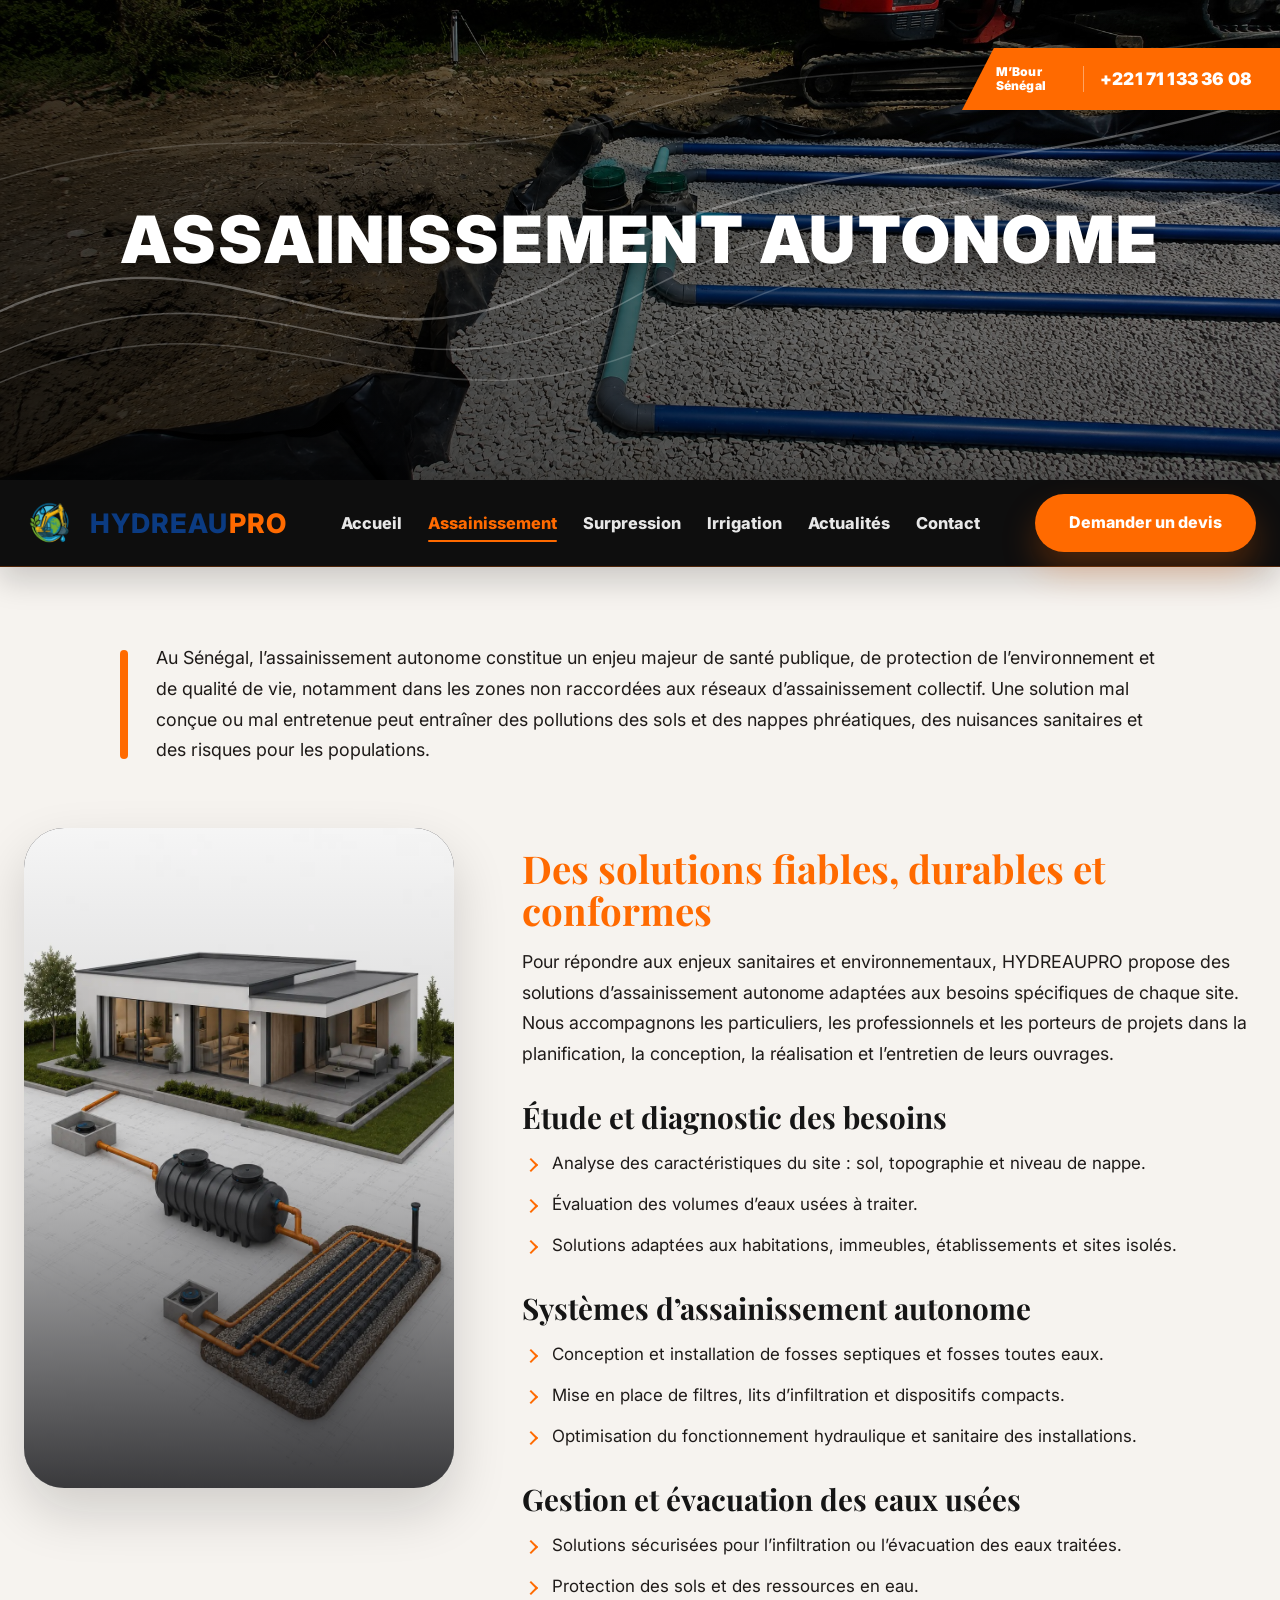
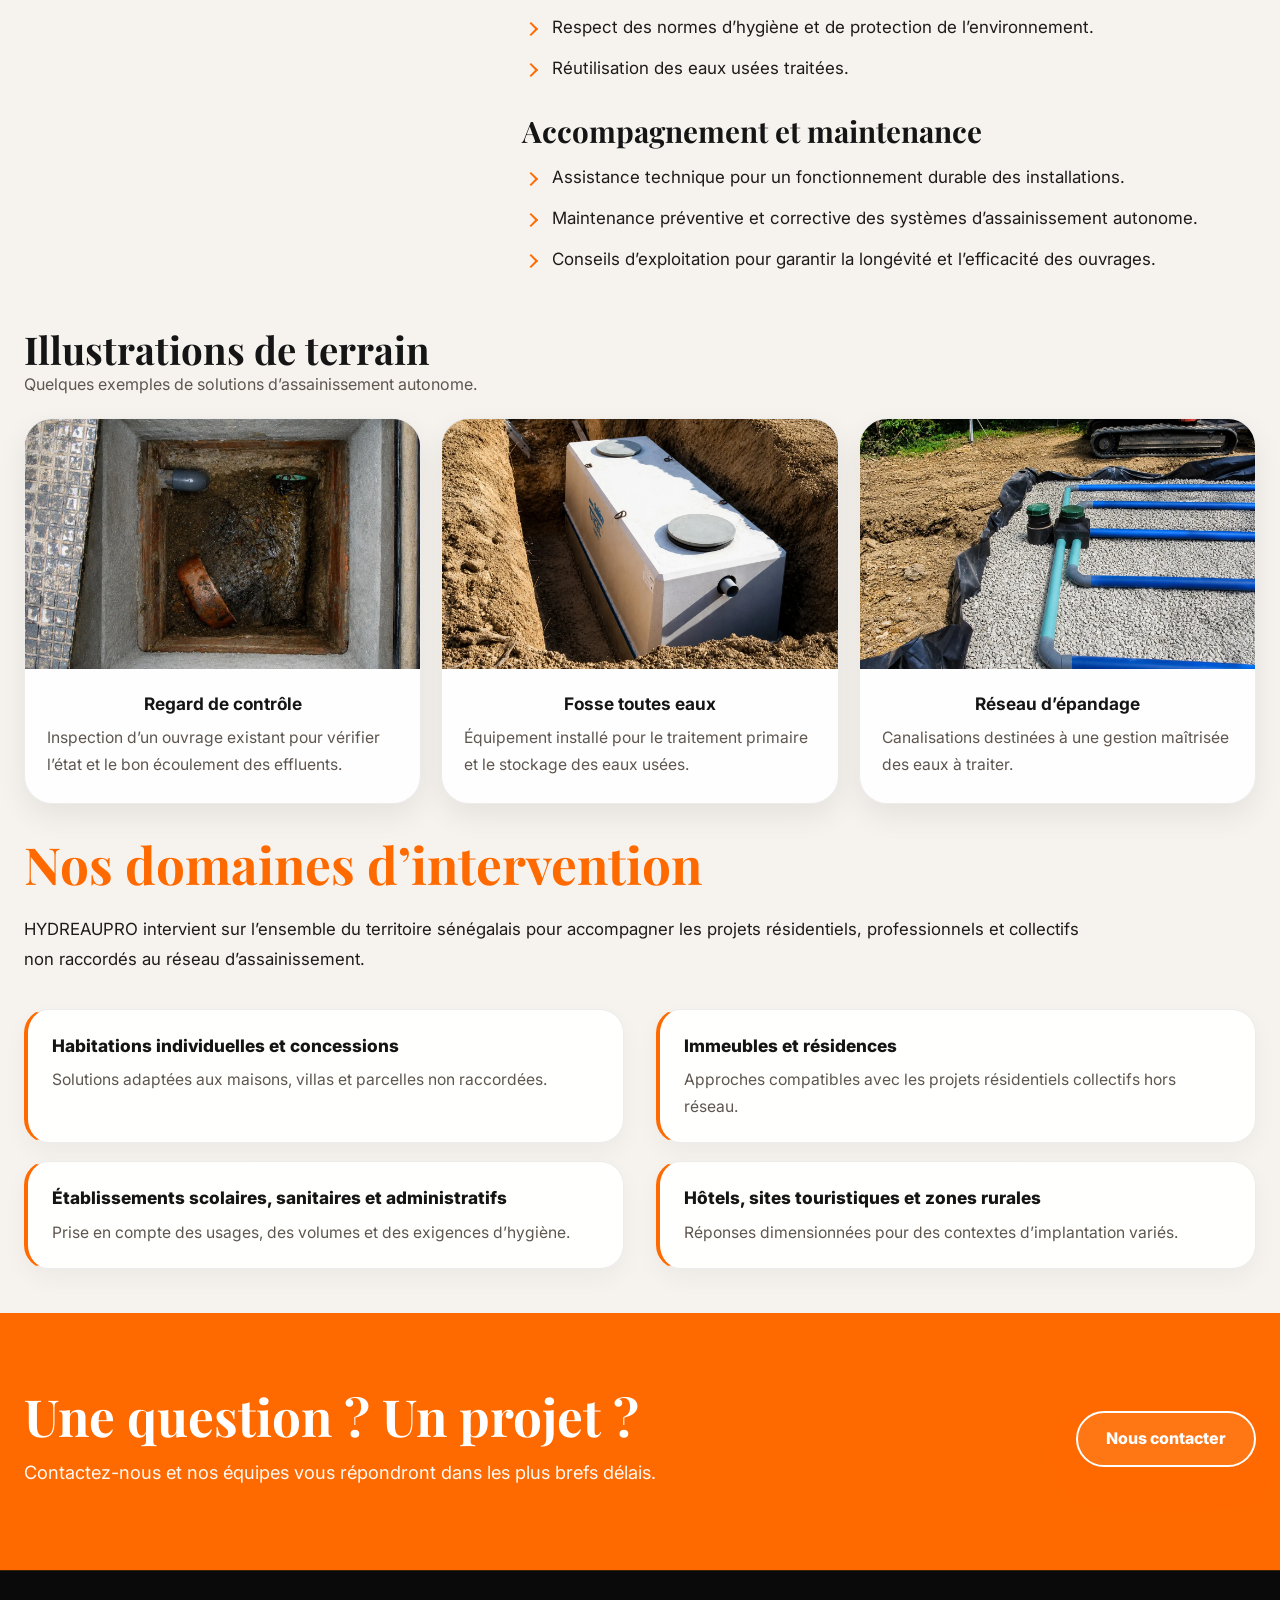
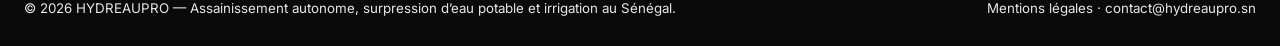
==== commit 7ea850d9: "Add files via upload" ====
--- a/assainissement.html
+++ b/assainissement.html
@@ -5,16 +5,34 @@
   <meta name="viewport" content="width=device-width, initial-scale=1">
   <title>Assainissement autonome — HYDREAUPRO</title>
   <meta name="description" content="HYDREAUPRO accompagne les particuliers, professionnels et porteurs de projets dans la conception de solutions d’assainissement autonome fiables et durables au Sénégal.">
+  <link rel="icon" href="images/favicon.ico" sizes="any">
+<link rel="icon" type="image/png" href="images/favicon-hydreaupro.png">
+<link rel="apple-touch-icon" href="images/apple-touch-icon.png">
   <link rel="preconnect" href="https://fonts.googleapis.com">
   <link rel="preconnect" href="https://fonts.gstatic.com" crossorigin>
   <link rel="stylesheet" href="style.css">
   <script defer src="main.js"></script>
 </head>
 
+
 <body class="prest-page prest-page--assainissement">
 
-  <header class="hero-banner">
-    <img src="images/banniere-assainissement-autonome.webp" alt="Bannière assainissement autonome HYDREAUPRO">
+  <header class="hero-banner hero-banner--css hero-banner--assainissement">
+    <img class="hero-banner__bg" src="images/banniere-assainissement-autonome.webp" alt="Bannière assainissement autonome HYDREAUPRO">
+
+    <div class="hero-banner__overlay">
+      <div class="hero-banner__content">
+        <div class="hero-banner__contact" aria-label="Coordonnées HYDREAUPRO">
+          <span class="hero-banner__place">
+            <span>M’Bour</span>
+            <span>Sénégal</span>
+          </span>
+          <span class="hero-banner__phone">+221 71 133 36 08</span>
+        </div>
+
+        <h1 class="hero-banner__title">Assainissement autonome</h1>
+      </div>
+    </div>
   </header>
 
   <nav class="site-header" aria-label="Navigation principale">
@@ -64,7 +82,7 @@
 
         <aside class="service-media" aria-hidden="true">
           <figure class="service-media__photo">
-            <img src="images/assainissement autonome .webp" alt="Installation d’assainissement autonome">
+            <img src="images/assainissement-autonome.webp" alt="Installation d’assainissement autonome">
           </figure>
           <div class="service-media__inner">
           </div>
--- a/style.css
+++ b/style.css
@@ -317,7 +317,7 @@
 }
 
 .section {
-  padding: 78px 0;
+  padding: 40px 0;
 }
 
 .section-head,
@@ -380,11 +380,11 @@
 }
 
 .intro-strip {
-  padding: 18px 0 10px;
+  padding: 18px 0 35px;
 }
 
 .intro-strip__box {
-  max-width: 980px;
+  max-width: 1220px;
   margin: 0 auto;
   padding: 0 12px;
   text-align: center;
@@ -395,7 +395,7 @@
 
 .intro-strip__box p {
   margin: 0 auto;
-  max-width: 900px;
+  max-width: 1180px;
   color: var(--text);
   font-size: 1.09rem;
 }
@@ -405,7 +405,7 @@
 }
 
 .services-section {
-  padding-top: 54px;
+  padding-top: 65px;
 }
 
 .cards-grid {
@@ -479,7 +479,7 @@
 }
 
 .about-section {
-  padding-top: 68px;
+  padding-top: 48px;
   padding-bottom: 42px;
 }
 
@@ -491,7 +491,7 @@
 }
 
 .about-section__copy {
-  max-width: 980px;
+  max-width: 1120px;
   margin: 0 auto;
   padding: 0 12px;
   text-align: center;
@@ -501,7 +501,7 @@
 
 .about-section__copy h2 {
   margin: 0 auto 16px;
-  max-width: 980px;
+  max-width: 1100px;
   color: var(--orange);
   font-family: var(--font-title);
   font-size: clamp(2.2rem, 4vw, 3.6rem);
@@ -509,7 +509,7 @@
 }
 
 .about-section__copy p {
-  max-width: 900px;
+  max-width: 1060px;
   margin: 0 auto 28px;
   color: var(--text);
   font-size: 1.08rem;
@@ -517,7 +517,7 @@
 
 .about-section__media {
   width: 100%;
-  max-width: 980px;
+  max-width: none;
   margin: 0 auto;
   overflow: hidden;
   border-radius: var(--radius-lg);
@@ -881,8 +881,18 @@
 /* =========================================================
    09 — DOMAINES D’INTERVENTION
 ========================================================= */
+intervention-section {
+  padding: 70px 0 44px;
+  background: var(--bg);
+}
+
+intervention-section {
+  padding: 42px 0 44px;
+  background: var(--bg);
+}
+
 .intervention-section {
-  padding: 70px 0 44px;
+  padding: 32px 0 44px;
   background: var(--bg);
 }
 
@@ -1601,4 +1611,923 @@
   .photo-gallery__head p {
     white-space: normal;
   }
-}+}
+
+
+/* =========================================================
+   CORRECTIF CONTACT — RÉDUCTION ESPACE TITRE / BLOCS
+   Réduit l'espace entre le texte d'introduction et les deux blocs
+   formulaire + coordonnées, uniquement sur la page contact.
+========================================================= */
+
+.contact-page .page-header {
+  padding-bottom: 0 !important;
+}
+
+.contact-page .content-section {
+  padding-top: 8px !important;
+}
+
+.contact-page .page-title,
+.contact-page .section-head,
+.contact-page .section-heading {
+  margin-bottom: 14px !important;
+}
+
+.contact-page .contact-layout {
+  margin-top: 0 !important;
+}
+
+@media (max-width: 768px) {
+  .contact-page .content-section {
+    padding-top: 4px !important;
+  }
+}
+
+/* =========================================================
+   CORRECTIF CONTACT — BLOCS FORMULAIRE / COORDONNÉES MÊME HAUTEUR
+   Aligne les deux cartes de la page contact sur la même hauteur,
+   sans toucher aux autres pages.
+========================================================= */
+
+.contact-page .contact-layout {
+  align-items: stretch !important;
+}
+
+.contact-page .contact-card {
+  height: 100% !important;
+}
+
+.contact-page .contact-form,
+.contact-page .contact-info {
+  height: 100% !important;
+}
+
+@media (max-width: 1180px) {
+  .contact-page .contact-card,
+  .contact-page .contact-form,
+  .contact-page .contact-info {
+    height: auto !important;
+  }
+}
+
+/* =========================================================
+   CORRECTIF RESPONSIVE FINAL — BANNIÈRE NON COUPÉE + CTA CENTRÉ
+========================================================= */
+
+@media (max-width: 768px) {
+  body.home-page .hero-banner,
+  body.home-clean .hero-banner {
+    height: clamp(190px, 40vw, 290px);
+    overflow: hidden;
+    background: var(--black);
+  }
+
+  body.home-page .hero-banner img,
+  body.home-clean .hero-banner img {
+    width: 100%;
+    height: 100% !important;
+    object-fit: cover !important;
+    object-position: 42% center !important;
+  }
+
+  .btn-devis {
+    margin-left: auto;
+    margin-right: auto;
+    text-align: center;
+  }
+
+  .cta-band--split {
+    text-align: center !important;
+  }
+
+  .cta-band--split .cta-band__inner {
+    align-items: center !important;
+    text-align: center !important;
+  }
+
+  .cta-band--split .cta-band__text {
+    max-width: 100% !important;
+    text-align: center !important;
+  }
+
+  .cta-band--split .cta-band__text h2,
+  .cta-band--split .cta-band__text p {
+    text-align: center !important;
+  }
+
+  .cta-band--split .btn-row {
+    width: 100% !important;
+    justify-content: center !important;
+  }
+
+  .cta-band--split .btn-cta {
+    margin-left: auto !important;
+    margin-right: auto !important;
+  }
+}
+
+/* =========================================================
+   03B — BANNIÈRES CSS HARMONISÉES
+   Objectif : fond photo seul + titre/vagues/cadre orange en CSS.
+========================================================= */
+.hero-banner--css {
+  position: relative;
+  isolation: isolate;
+  width: 100%;
+  height: min(37.5vw, 720px);
+  min-height: 300px;
+  overflow: hidden;
+  line-height: normal;
+  background: var(--black);
+}
+
+.hero-banner--css .hero-banner__bg {
+  position: absolute;
+  inset: 0;
+  z-index: 0;
+  width: 100%;
+  height: 100%;
+  object-fit: cover;
+  object-position: center center;
+}
+
+.hero-banner--css::after {
+  content: "";
+  position: absolute;
+  inset: 0;
+  z-index: 1;
+  pointer-events: none;
+  background:
+    linear-gradient(90deg, rgba(0, 0, 0, 0.66) 0%, rgba(0, 0, 0, 0.45) 43%, rgba(0, 0, 0, 0.22) 100%),
+    linear-gradient(180deg, rgba(0, 0, 0, 0.08) 0%, rgba(0, 0, 0, 0.42) 100%);
+}
+
+.hero-banner--css::before {
+  content: "";
+  position: absolute;
+  inset: 0;
+  z-index: 2;
+  pointer-events: none;
+  opacity: 0.58;
+  background-image: url("data:image/svg+xml,%3Csvg width='1600' height='620' viewBox='0 0 1600 620' xmlns='http://www.w3.org/2000/svg'%3E%3Cpath d='M-80 430 C260 230 410 535 720 350 C1010 175 1210 260 1680 105' fill='none' stroke='white' stroke-width='3' stroke-opacity='.55'/%3E%3Cpath d='M-80 480 C320 275 455 575 790 385 C1070 225 1280 300 1680 150' fill='none' stroke='white' stroke-width='2' stroke-opacity='.45'/%3E%3Cpath d='M-80 520 C300 315 510 610 850 430 C1160 265 1350 340 1680 220' fill='none' stroke='white' stroke-width='2' stroke-opacity='.35'/%3E%3Cpath d='M-80 250 C270 120 520 240 780 150 C1040 60 1210 120 1680 30' fill='none' stroke='white' stroke-width='2' stroke-opacity='.28'/%3E%3C/svg%3E");
+  background-repeat: no-repeat;
+  background-position: center;
+  background-size: 100% 100%;
+}
+
+.hero-banner__overlay {
+  position: relative;
+  z-index: 3;
+  width: 100%;
+  height: 100%;
+  min-height: 0;
+  margin: 0;
+  padding: 0;
+  display: flex;
+  align-items: center;
+  justify-content: center;
+}
+
+.hero-banner__content {
+  position: relative;
+  width: 100%;
+  height: 100%;
+  min-height: 0;
+  display: flex;
+  align-items: center;
+  justify-content: center;
+}
+
+.hero-banner__title {
+  max-width: 1160px;
+  margin: 0;
+  color: #ffffff;
+  font-family: var(--font-body);
+  font-size: clamp(2.6rem, 5.1vw, 5.7rem);
+  font-weight: 900;
+  line-height: 1.02;
+  letter-spacing: 0.035em;
+  text-align: center;
+  text-transform: uppercase;
+  text-shadow: 0 8px 24px rgba(0, 0, 0, 0.48);
+}
+
+.hero-banner--surpression .hero-banner__title {
+  font-size: clamp(2.15rem, 4.4vw, 4.9rem);
+}
+
+.hero-banner__contact {
+  position: absolute;
+  top: 48px;
+  right: 0px;
+  min-width: 318px;
+  min-height: 62px;
+  padding: 0 24px 0 34px;
+  display: grid;
+  grid-template-columns: 88px minmax(0, 1fr);
+  align-items: center;
+  color: #ffffff;
+  background: var(--orange);
+  clip-path: polygon(10% 0, 100% 0, 100% 100%, 0 100%);
+  box-shadow: 0 18px 34px rgba(255, 106, 0, 0.26);
+}
+
+.hero-banner__place {
+  padding-right: 14px;
+  display: flex;
+  flex-direction: column;
+  gap: 1px;
+  border-right: 1px solid rgba(255, 255, 255, 0.38);
+  font-size: 0.76rem;
+  font-weight: 900;
+  line-height: 1.05;
+  letter-spacing: 0.01em;
+}
+
+.hero-banner__phone {
+  padding-left: 16px;
+  font-size: 1.08rem;
+  font-weight: 900;
+  line-height: 1;
+  letter-spacing: 0.01em;
+  white-space: nowrap;
+}
+
+@media (max-width: 980px) {
+  .hero-banner--css {
+    height: min(37.5vw, 720px);
+    min-height: 260px;
+  }
+
+  .hero-banner__content {
+    flex-direction: column;
+    gap: 22px;
+  }
+
+  .hero-banner__contact {
+    position: absolute;
+    top: 28px;
+    right: 18px;
+    width: min(318px, calc(100% - 36px));
+    min-width: 0;
+    transform: none;
+  }
+
+  .hero-banner__title,
+  .hero-banner--surpression .hero-banner__title {
+    max-width: 760px;
+    font-size: clamp(2rem, 6.4vw, 3.8rem);
+  }
+}
+
+@media (max-width: 640px) {
+  .hero-banner--css {
+    height: min(37.5vw, 720px);
+    min-height: 230px;
+  }
+
+  .hero-banner--css .hero-banner__bg {
+    object-position: center center;
+  }
+
+  .hero-banner__overlay {
+    width: min(100% - 32px, 520px);
+  }
+
+  .hero-banner__title,
+  .hero-banner--surpression .hero-banner__title {
+    font-size: clamp(1.55rem, 7.2vw, 2.55rem);
+    letter-spacing: 0.025em;
+  }
+
+  .hero-banner__contact {
+    top: 16px;
+    right: 12px;
+    min-height: 48px;
+    padding: 0 14px 0 20px;
+    grid-template-columns: 68px minmax(0, 1fr);
+    border-radius: 14px;
+    clip-path: none;
+  }
+
+  .hero-banner__place {
+    font-size: 0.64rem;
+  }
+
+  .hero-banner__phone {
+    padding-left: 11px;
+    font-size: 0.78rem;
+  }
+}
+
+/* =========================================================
+   03C — DERNIERS AJUSTEMENTS RESPONSIVE VALIDÉS
+========================================================= */
+@media (max-width: 768px) {
+  /* Contact : réduit l’espace entre le texte et les cartes blanches. */
+  .contact-page .page-header {
+    padding-bottom: 0 !important;
+  }
+
+  .contact-page .section-heading {
+    margin-bottom: 6px !important;
+  }
+
+  .contact-page main > .section {
+    padding-top: 12px !important;
+  }
+
+  /* Prestations : bannières plus présentes sur téléphone,
+     sans étirer les images. */
+  .hero-banner--css {
+    height: clamp(260px, 68vw, 300px);
+    min-height: 260px;
+  }
+
+  .hero-banner--css .hero-banner__bg {
+    width: 100%;
+    height: 100%;
+    object-fit: cover;
+  }
+}
+
+@media (max-width: 420px) {
+  .contact-page main > .section {
+    padding-top: 8px !important;
+  }
+}
+
+/* =========================================================
+   16C — ACTUALITÉS : PRÉSENTATION ÉDITORIALE
+========================================================= */
+
+.actualites-page__header {
+  padding-bottom: 18px;
+}
+
+.actualites-page .page-title h1,
+.actualites-page .actualites-listing__head h2 {
+  color: var(--orange);
+}
+
+.actualites-page .page-title h1 {
+  font-size: clamp(2.35rem, 4vw, 3.7rem);
+}
+
+.actualites-page .page-intro {
+  max-width: 1120px;
+}
+
+.actualites-listing {
+  padding: 32px 0 78px;
+  margin-top: 0;
+}
+
+.actualites-listing__head {
+  margin-bottom: 26px;
+}
+
+.actualites-listing__head h2 {
+  font-size: clamp(2rem, 3vw, 2.85rem);
+}
+
+.actualites-listing__head p {
+  max-width: 760px;
+  font-size: 1.04rem;
+}
+
+.actualites-page .actualites-grid {
+  display: grid;
+  grid-template-columns: repeat(auto-fit, minmax(290px, 380px));
+  justify-content: start;
+  gap: 28px;
+  margin-top: 0;
+}
+
+.actualites-page .actualite-card {
+  display: flex;
+  flex-direction: column;
+  min-height: 100%;
+  overflow: hidden;
+  border-radius: 28px;
+  background: #fff;
+  border: 1px solid rgba(18, 18, 18, 0.08);
+  box-shadow: 0 18px 42px rgba(10, 10, 10, 0.10);
+  transition: transform 0.25s ease, box-shadow 0.25s ease;
+}
+
+.actualites-page .actualite-card:hover {
+  transform: translateY(-6px);
+  box-shadow: 0 26px 58px rgba(10, 10, 10, 0.16);
+}
+
+.actualite-card__media {
+  position: relative;
+  display: block;
+  width: 100%;
+  height: auto;
+  min-height: 0;
+  overflow: hidden;
+  padding: 0;
+  box-sizing: border-box;
+  background: #f4f1ed;
+}
+
+.actualite-card__media img {
+  display: block;
+  width: 100%;
+  height: auto;
+  max-width: 100%;
+  object-fit: contain;
+  object-position: center;
+  transition: none;
+}
+
+.actualite-card:hover .actualite-card__media img {
+  transform: none;
+}
+
+.actualite-card__placeholder {
+  width: 100%;
+  min-height: 230px;
+  padding: 28px;
+  display: flex;
+  flex-direction: column;
+  align-items: flex-start;
+  justify-content: flex-end;
+  gap: 12px;
+  color: #fff;
+  font-weight: 800;
+  letter-spacing: 0.02em;
+}
+
+.actualite-card__placeholder-icon {
+  width: 74px;
+  height: 74px;
+  display: inline-flex;
+  align-items: center;
+  justify-content: center;
+  border-radius: 22px;
+  background: var(--orange);
+  color: #fff;
+  font-size: 1.15rem;
+  font-weight: 900;
+  box-shadow: 0 14px 30px rgba(0, 0, 0, 0.20);
+}
+
+.actualite-card__format {
+  position: absolute;
+  top: 18px;
+  left: 18px;
+  min-height: 34px;
+  padding: 0 14px;
+  display: inline-flex;
+  align-items: center;
+  border-radius: 999px;
+  background: rgba(10, 10, 10, 0.74);
+  color: #fff;
+  border: 1px solid rgba(255, 255, 255, 0.18);
+  font-size: 0.78rem;
+  font-weight: 800;
+  backdrop-filter: blur(8px);
+}
+
+.actualites-page .actualite-card__body {
+  flex: 1;
+  padding: 24px 24px 28px;
+  display: flex;
+  flex-direction: column;
+  align-items: flex-start;
+}
+
+.actualite-card__date {
+  display: inline-flex;
+  min-height: 32px;
+  padding: 0 12px;
+  align-items: center;
+  margin-bottom: 14px;
+  border-radius: 999px;
+  color: var(--orange);
+  background: rgba(255, 106, 0, 0.10);
+  border: 1px solid rgba(255, 106, 0, 0.16);
+  font-size: 0.84rem;
+  font-weight: 800;
+}
+
+.actualites-page .actualite-card h3 {
+  margin: 0 0 12px;
+  color: var(--black-soft);
+  font-family: var(--font-title);
+  font-size: 1.55rem;
+  line-height: 1.2;
+}
+
+.actualites-page .actualite-card p {
+  margin: 0 0 24px;
+  color: var(--muted);
+  line-height: 1.72;
+}
+
+.actualite-card__link {
+  display: flex !important;
+  width: max-content !important;
+  max-width: 100% !important;
+  min-height: 50px;
+  margin-top: auto;
+  margin-left: auto !important;
+  margin-right: auto !important;
+  padding: 0 22px;
+  font-size: 0.94rem;
+  align-items: center;
+  justify-content: center;
+}
+
+.actualites-page .actualites-empty {
+  margin-top: 10px;
+  border: 1px solid rgba(255, 106, 0, 0.14);
+}
+
+.actualites-page .actualites-empty h3 {
+  margin: 0 0 10px;
+  color: var(--orange);
+  font-family: var(--font-title);
+  font-size: 1.7rem;
+}
+
+.actualites-cta h2 {
+  color: #fff;
+}
+
+@media (max-width: 640px) {
+  .actualites-listing {
+    padding-top: 20px;
+    padding-bottom: 54px;
+  }
+
+  .actualites-page .actualites-grid {
+    grid-template-columns: 1fr;
+  }
+
+  .actualite-card__media {
+    width: 100%;
+    height: auto;
+    min-height: 0;
+    padding: 0;
+  }
+
+  .actualites-page .actualite-card__body {
+    padding: 22px 20px 24px;
+  }
+
+  .actualite-card__link {
+    width: max-content !important;
+    max-width: 100%;
+    margin-left: auto !important;
+    margin-right: auto !important;
+  }
+}
+
+/* FIN — ACTUALITÉS : PRÉSENTATION ÉDITORIALE */
+
+/* =========================================================
+   17 — CORRECTIF RESPONSIVE GLOBAL FINAL
+   Objectifs :
+   - afficher la bannière d’accueil en entier sur tablette/mobile ;
+   - supprimer les débordements et bandes latérales ;
+   - rendre le menu et le bouton "Demander un devis" adaptés
+     aux tablettes, y compris iPad Pro ;
+   - conserver le design ordinateur déjà validé.
+========================================================= */
+
+html {
+  width: 100%;
+  max-width: 100%;
+  overflow-x: hidden;
+}
+
+body,
+main,
+.site-header,
+.hero-banner,
+.cta-band,
+.site-footer {
+  width: 100%;
+  max-width: 100%;
+}
+
+.container {
+  width: min(1240px, calc(100% - 48px));
+  max-width: 100%;
+}
+
+img,
+iframe,
+video,
+svg {
+  max-width: 100%;
+}
+
+.site-header .nav-inner > *,
+.cards-grid > *,
+.contact-layout > *,
+.actualites-grid > *,
+.photo-gallery__grid > * {
+  min-width: 0;
+}
+
+/* Tablettes et petits ordinateurs, iPad Pro compris */
+@media (max-width: 1180px) {
+  :root {
+    --wrap: calc(100% - 32px);
+  }
+
+  .container {
+    width: calc(100% - 32px);
+  }
+
+  /* Navigation tablette : logo + menu burger, puis CTA pleine largeur */
+  .site-header .nav-inner {
+    display: grid;
+    grid-template-columns: minmax(0, 1fr) auto;
+    align-items: center;
+    justify-content: initial;
+    gap: 12px 16px;
+    min-height: auto;
+    padding: 12px 0;
+  }
+
+  .site-header .brand {
+    grid-column: 1;
+    min-width: 0;
+  }
+
+  .site-header .brand img {
+    width: 44px;
+    height: 44px;
+  }
+
+  .site-header .brand-text {
+    font-size: 1.28rem;
+    white-space: nowrap;
+  }
+
+  .site-header .nav-toggle {
+    grid-column: 2;
+    display: inline-flex;
+    align-items: center;
+    justify-content: center;
+  }
+
+  .site-header .nav-menu {
+    grid-column: 1 / -1;
+    display: none;
+    width: 100%;
+    min-width: 0;
+    flex-direction: column;
+    align-items: flex-start;
+    gap: 10px;
+    padding: 16px;
+    background: var(--black-card);
+    border-radius: 20px;
+    box-shadow: 0 18px 36px rgba(10, 10, 10, 0.25);
+  }
+
+  .site-header .nav-menu.open {
+    display: flex;
+  }
+
+  .site-header .nav-menu li,
+  .site-header .nav-menu a {
+    width: 100%;
+    max-width: 100%;
+  }
+
+  .site-header .btn-devis {
+    grid-column: 1 / -1;
+    width: 100%;
+    max-width: none;
+    min-height: 52px;
+    margin: 0;
+    padding: 0 24px;
+    text-align: center;
+  }
+
+  /* Bannière d’accueil : image entière, sans recadrage */
+  body.home-page .hero-banner,
+  body.home-clean .hero-banner {
+    height: auto !important;
+    min-height: 0 !important;
+    overflow: hidden;
+    background: var(--black);
+  }
+
+  body.home-page .hero-banner img,
+  body.home-clean .hero-banner img {
+    position: static;
+    width: 100%;
+    height: auto !important;
+    min-height: 0 !important;
+    object-fit: contain !important;
+    object-position: center center !important;
+  }
+
+  /* Largeurs fluides pour Actualités et Contact */
+  .actualites-page main,
+  .contact-page main,
+  .actualites-listing,
+  .actualites-page .actualites-grid,
+  .contact-layout,
+  .contact-card,
+  .contact-form,
+  .contact-info {
+    width: 100%;
+    max-width: 100%;
+  }
+
+  .actualites-page .actualites-grid {
+    grid-template-columns: repeat(2, minmax(0, 1fr));
+  }
+}
+
+/* Tablettes en portrait */
+@media (min-width: 981px) and (max-width: 1180px) {
+  .cards-grid,
+  .photo-gallery__grid,
+  .intervention-grid {
+    grid-template-columns: repeat(2, minmax(0, 1fr));
+  }
+}
+
+/* Tablettes compactes et mobiles */
+@media (max-width: 980px) {
+  .actualites-page .actualites-grid {
+    grid-template-columns: 1fr;
+  }
+}
+
+/* Téléphones */
+@media (max-width: 640px) {
+  :root {
+    --wrap: calc(100% - 24px);
+  }
+
+  .container {
+    width: calc(100% - 24px);
+  }
+
+  .site-header .brand img {
+    width: 40px;
+    height: 40px;
+  }
+
+  .site-header .brand-text {
+    font-size: 1.08rem;
+  }
+
+  .site-header .btn-devis {
+    min-height: 50px;
+    padding: 0 18px;
+  }
+
+  .contact-form,
+  .contact-info,
+  .actualites-page .actualite-card__body {
+    padding-left: 18px;
+    padding-right: 18px;
+  }
+}
+
+/* Très petits écrans */
+@media (max-width: 380px) {
+  .site-header .brand-text {
+    font-size: 0.98rem;
+    letter-spacing: 0.02em;
+  }
+
+  .site-header .nav-toggle {
+    width: 44px;
+    height: 44px;
+  }
+}
+
+/* =========================================================
+   18 — CENTRAGE MOBILE STRICT DES BANNIÈRES PRESTATIONS
+   Pages concernées uniquement :
+   - Assainissement
+   - Surpression
+   - Irrigation
+
+   Objectif :
+   - même marge à gauche et à droite pour le cadre orange ;
+   - même marge à gauche et à droite pour le titre ;
+   - aucun décalage lié au positionnement absolu.
+========================================================= */
+@media (max-width: 768px) {
+  .hero-banner--assainissement .hero-banner__overlay,
+  .hero-banner--surpression .hero-banner__overlay,
+  .hero-banner--irrigation .hero-banner__overlay {
+    width: 100% !important;
+    max-width: none !important;
+    margin: 0 !important;
+    padding: 0 !important;
+  }
+
+  .hero-banner--assainissement .hero-banner__content,
+  .hero-banner--surpression .hero-banner__content,
+  .hero-banner--irrigation .hero-banner__content {
+    width: 100% !important;
+    max-width: none !important;
+    margin: 0 !important;
+    padding: 0 !important;
+    align-items: center !important;
+    justify-content: center !important;
+    text-align: center !important;
+  }
+
+  .hero-banner--assainissement .hero-banner__contact,
+  .hero-banner--surpression .hero-banner__contact,
+  .hero-banner--irrigation .hero-banner__contact {
+    left: 16px !important;
+    right: 16px !important;
+    width: auto !important;
+    max-width: none !important;
+    min-width: 0 !important;
+    margin: 0 !important;
+    transform: none !important;
+  }
+
+  .hero-banner--assainissement .hero-banner__title,
+  .hero-banner--surpression .hero-banner__title,
+  .hero-banner--irrigation .hero-banner__title {
+    width: calc(100% - 32px) !important;
+    max-width: none !important;
+    margin-left: auto !important;
+    margin-right: auto !important;
+    padding-left: 0 !important;
+    padding-right: 0 !important;
+    text-align: center !important;
+  }
+}
+
+/* =========================================================
+   ACTUALITÉS — CENTRAGE RÉEL DU BOUTON PUBLICATION
+========================================================= */
+.actualites-page .actualite-card__body {
+  display: flex;
+  flex-direction: column;
+}
+
+.actualites-page .actualite-card__link {
+  display: flex !important;
+  width: max-content !important;
+  max-width: 100% !important;
+  min-height: 50px;
+  margin-top: auto !important;
+  margin-left: auto !important;
+  margin-right: auto !important;
+  align-self: center !important;
+  align-items: center !important;
+  justify-content: center !important;
+  text-align: center !important;
+}
+
+@media (max-width: 640px) {
+  .actualites-page .actualite-card__link {
+    width: max-content !important;
+    max-width: 100% !important;
+    margin-left: auto !important;
+    margin-right: auto !important;
+  }
+}
+
+/* =========================================================
+   ACTUALITÉS — BOUTON PUBLICATION CENTRÉ
+   Objectif : centrer uniquement le bouton, sans centrer les textes.
+========================================================= */
+.actualites-page .actualite-card__body {
+  display: flex !important;
+  flex-direction: column !important;
+  align-items: flex-start !important;
+}
+
+.actualites-page .actualite-card__link {
+  display: inline-flex !important;
+  width: auto !important;
+  max-width: max-content !important;
+  margin-top: 26px !important;
+  margin-left: auto !important;
+  margin-right: auto !important;
+  align-self: center !important;
+  justify-content: center !important;
+  text-align: center !important;
+}
+
+@media (max-width: 640px) {
+  .actualites-page .actualite-card__link {
+    width: auto !important;
+    max-width: max-content !important;
+    margin-left: auto !important;
+    margin-right: auto !important;
+  }
+}
